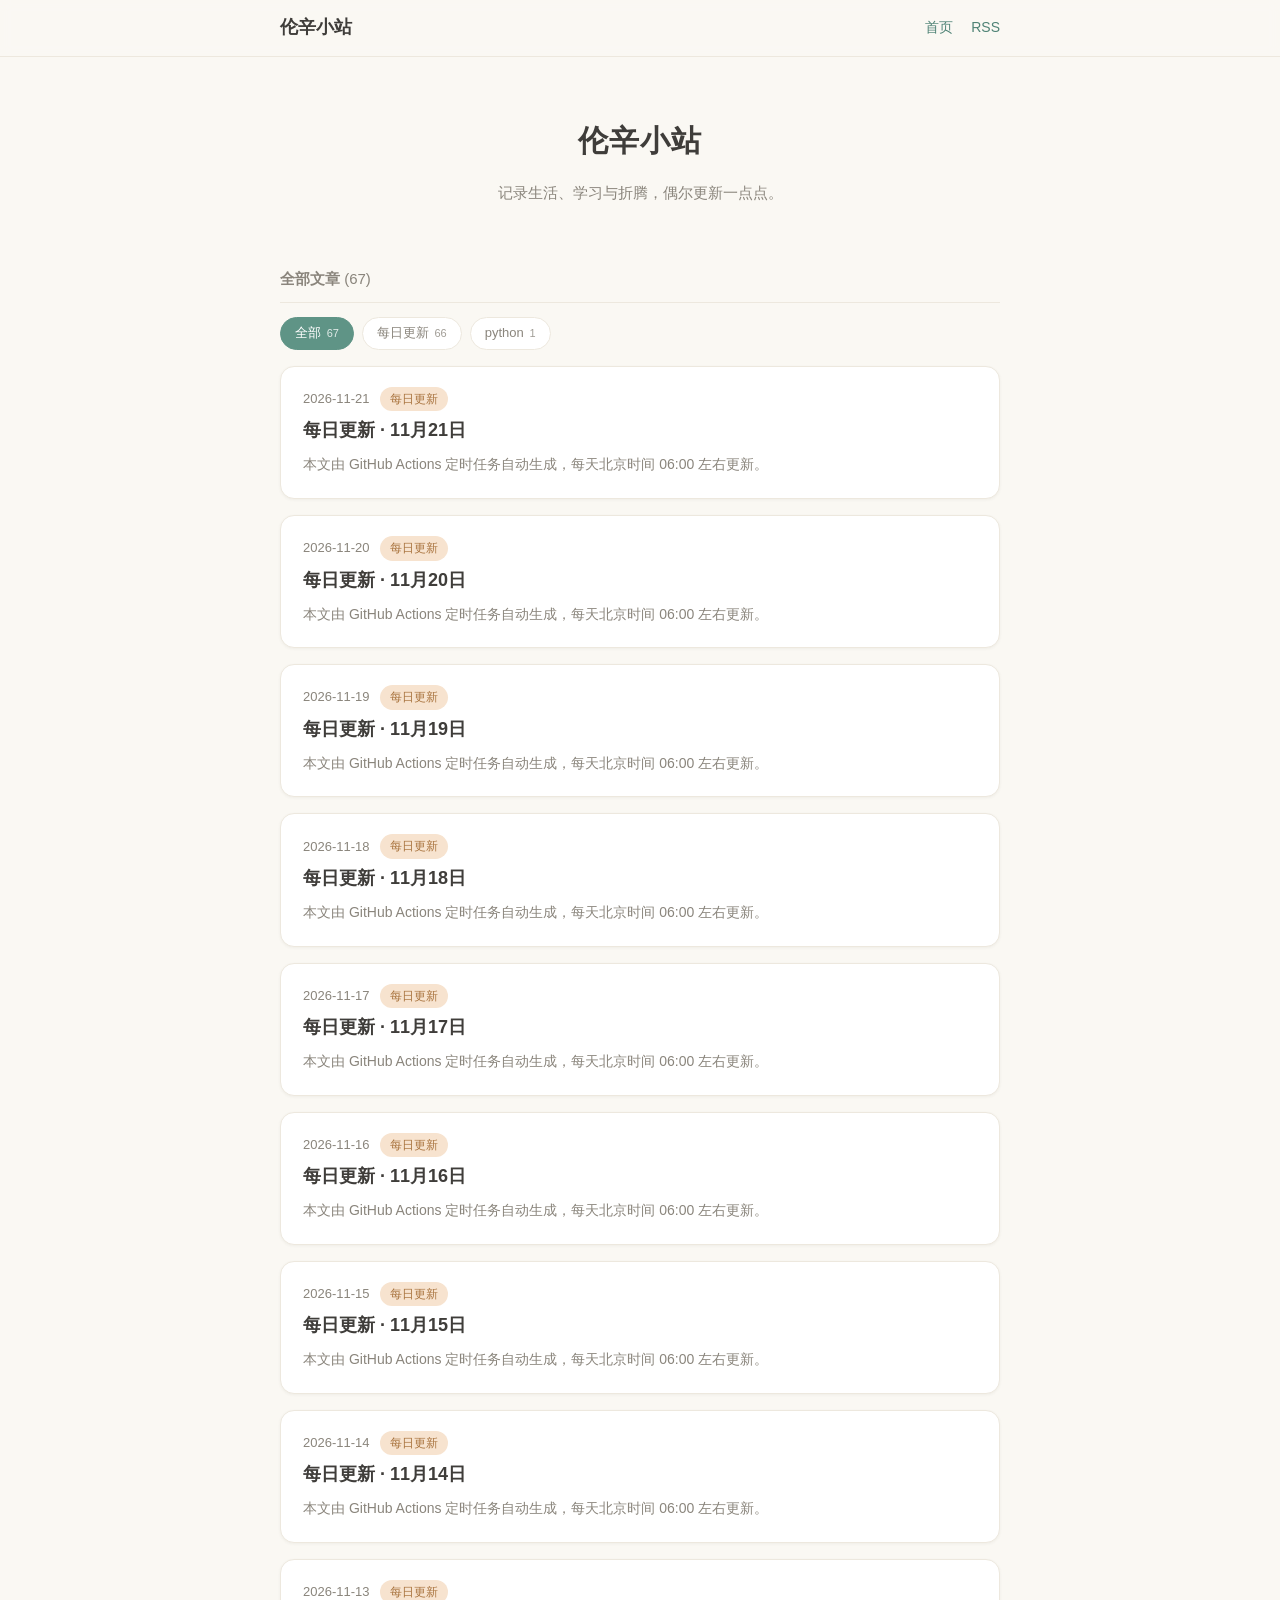
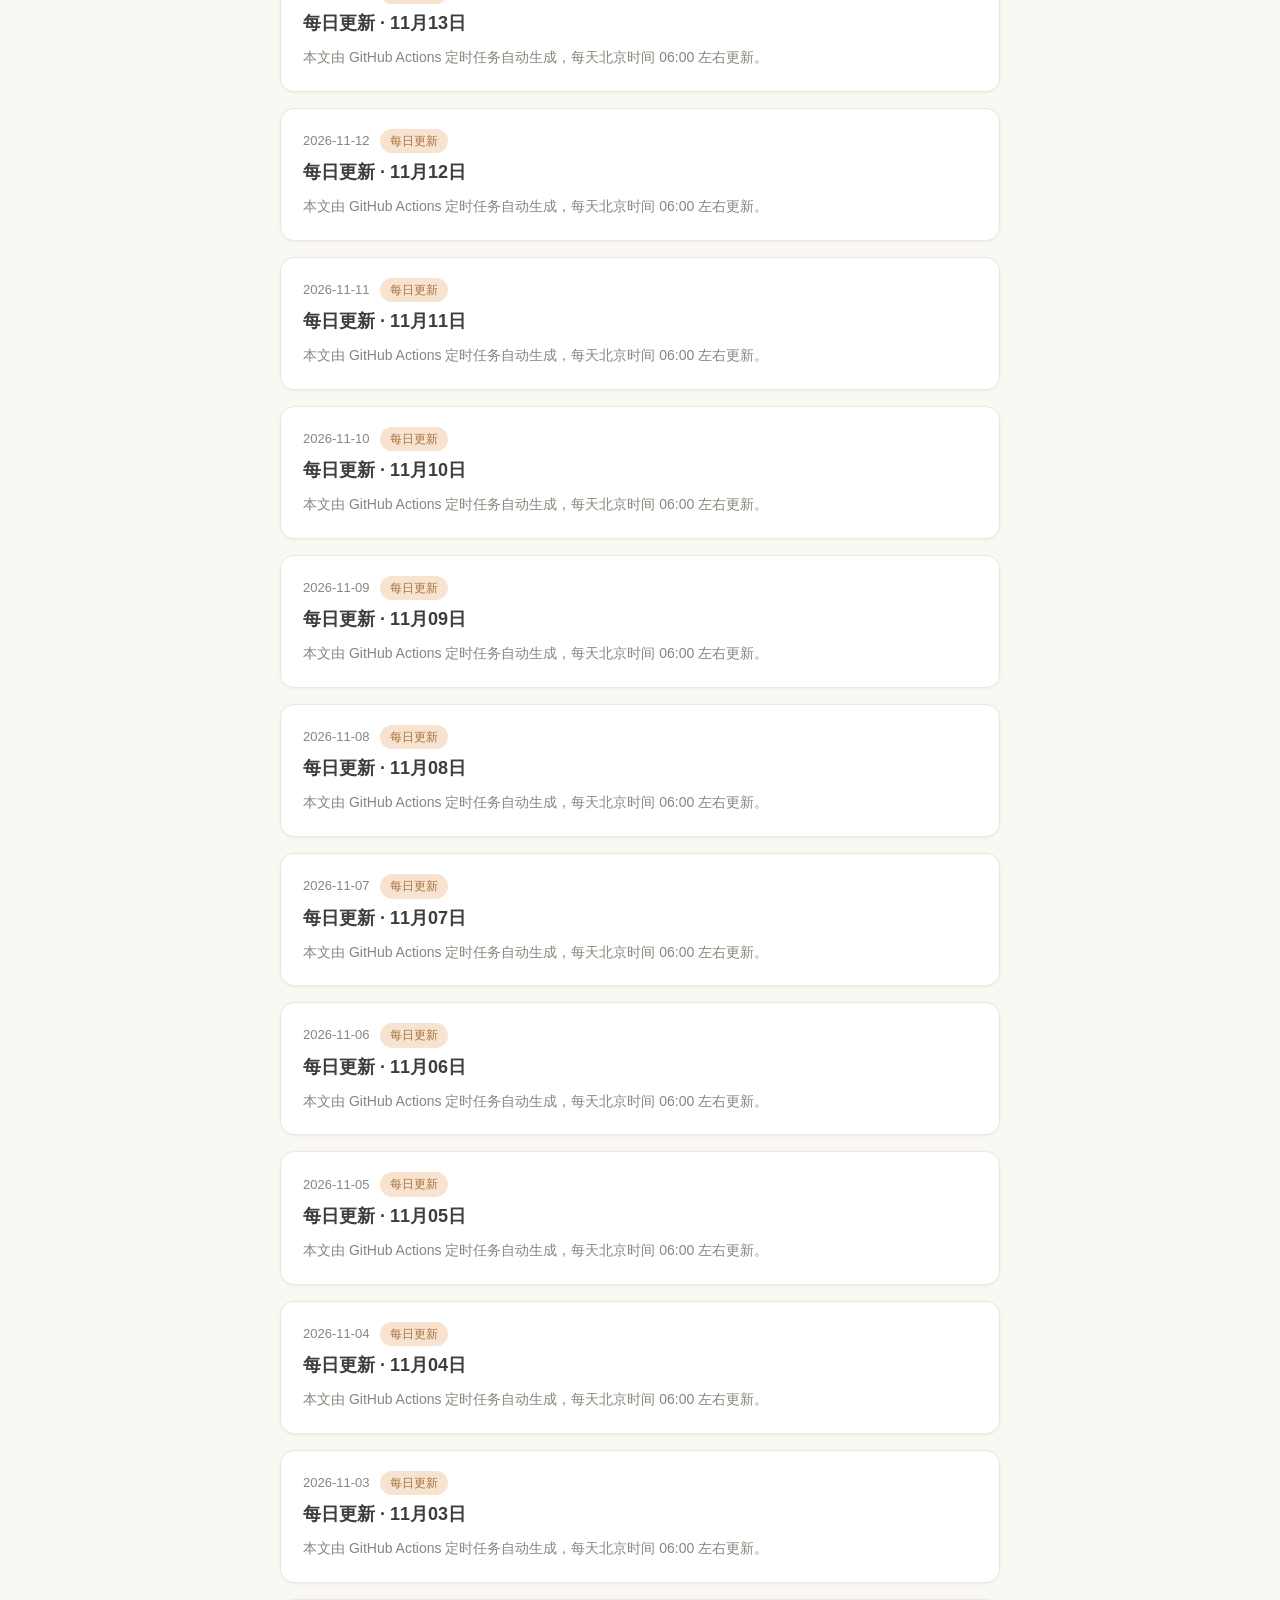
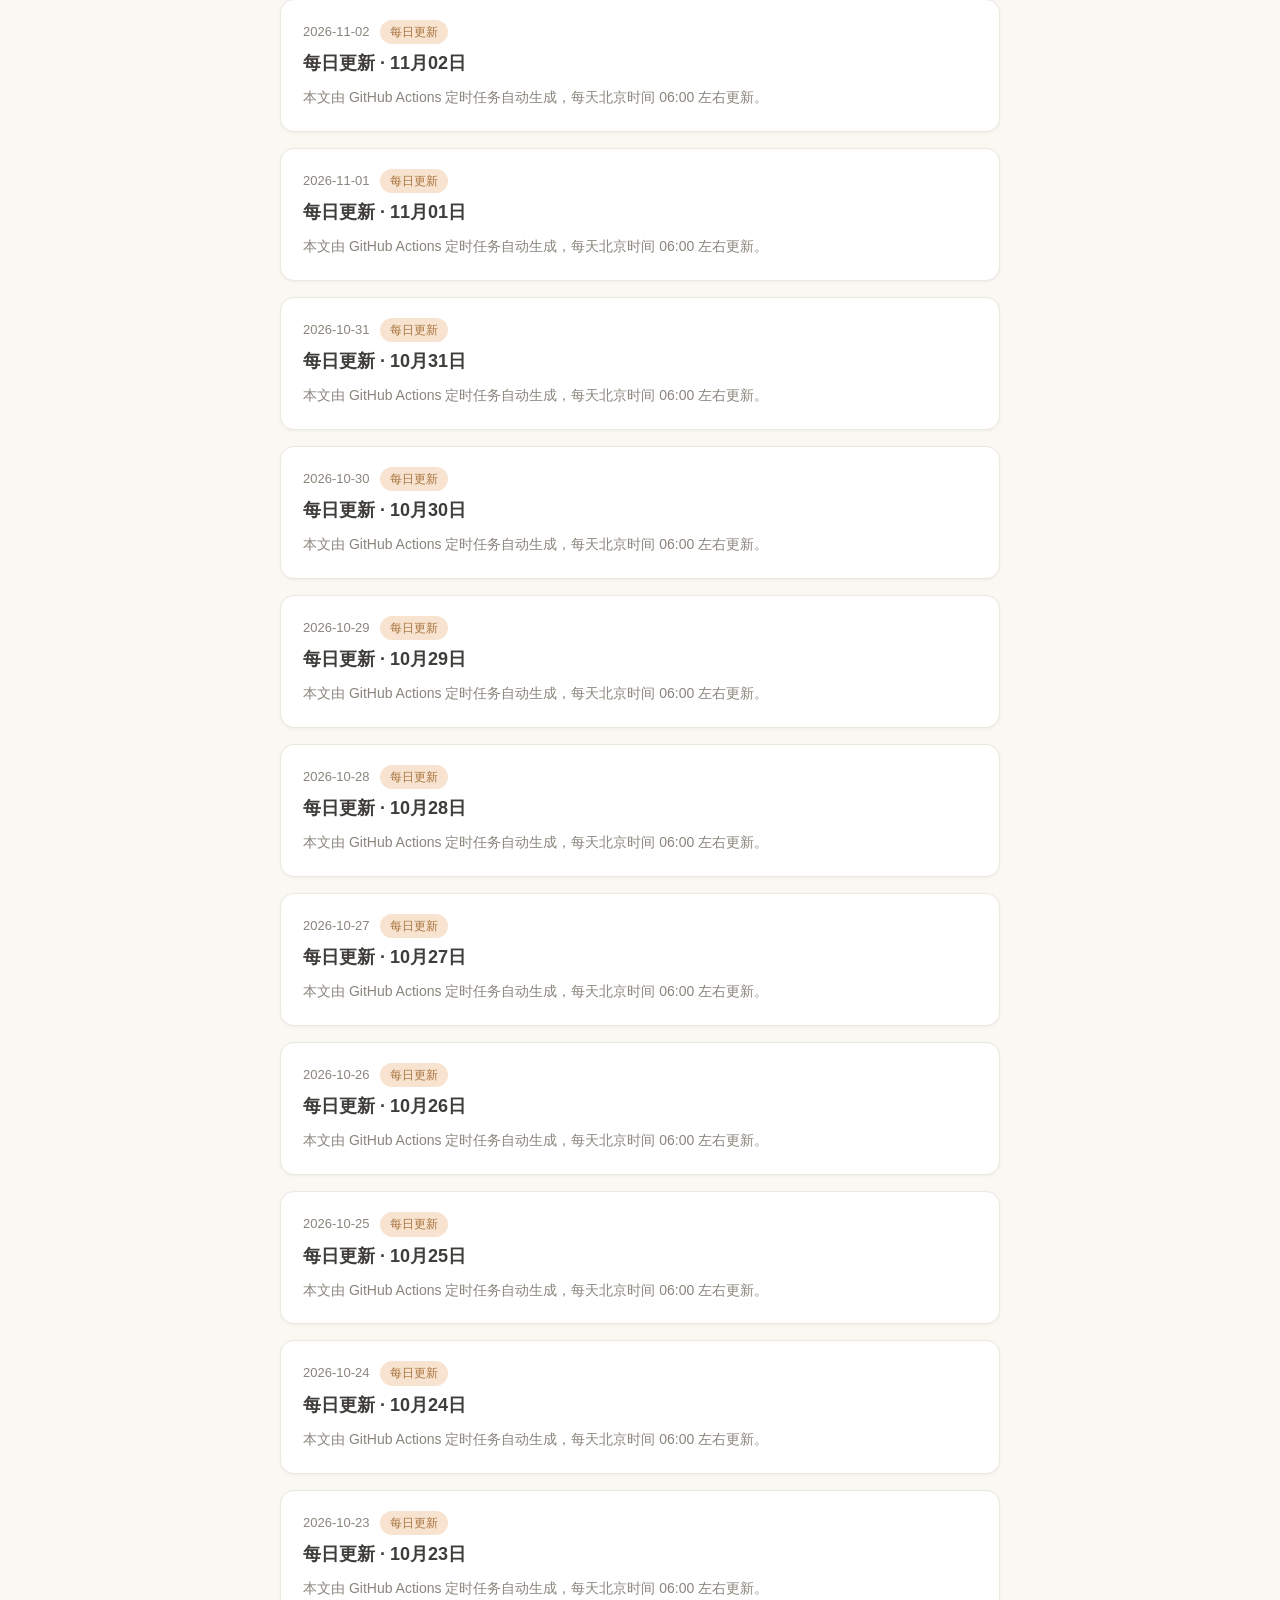
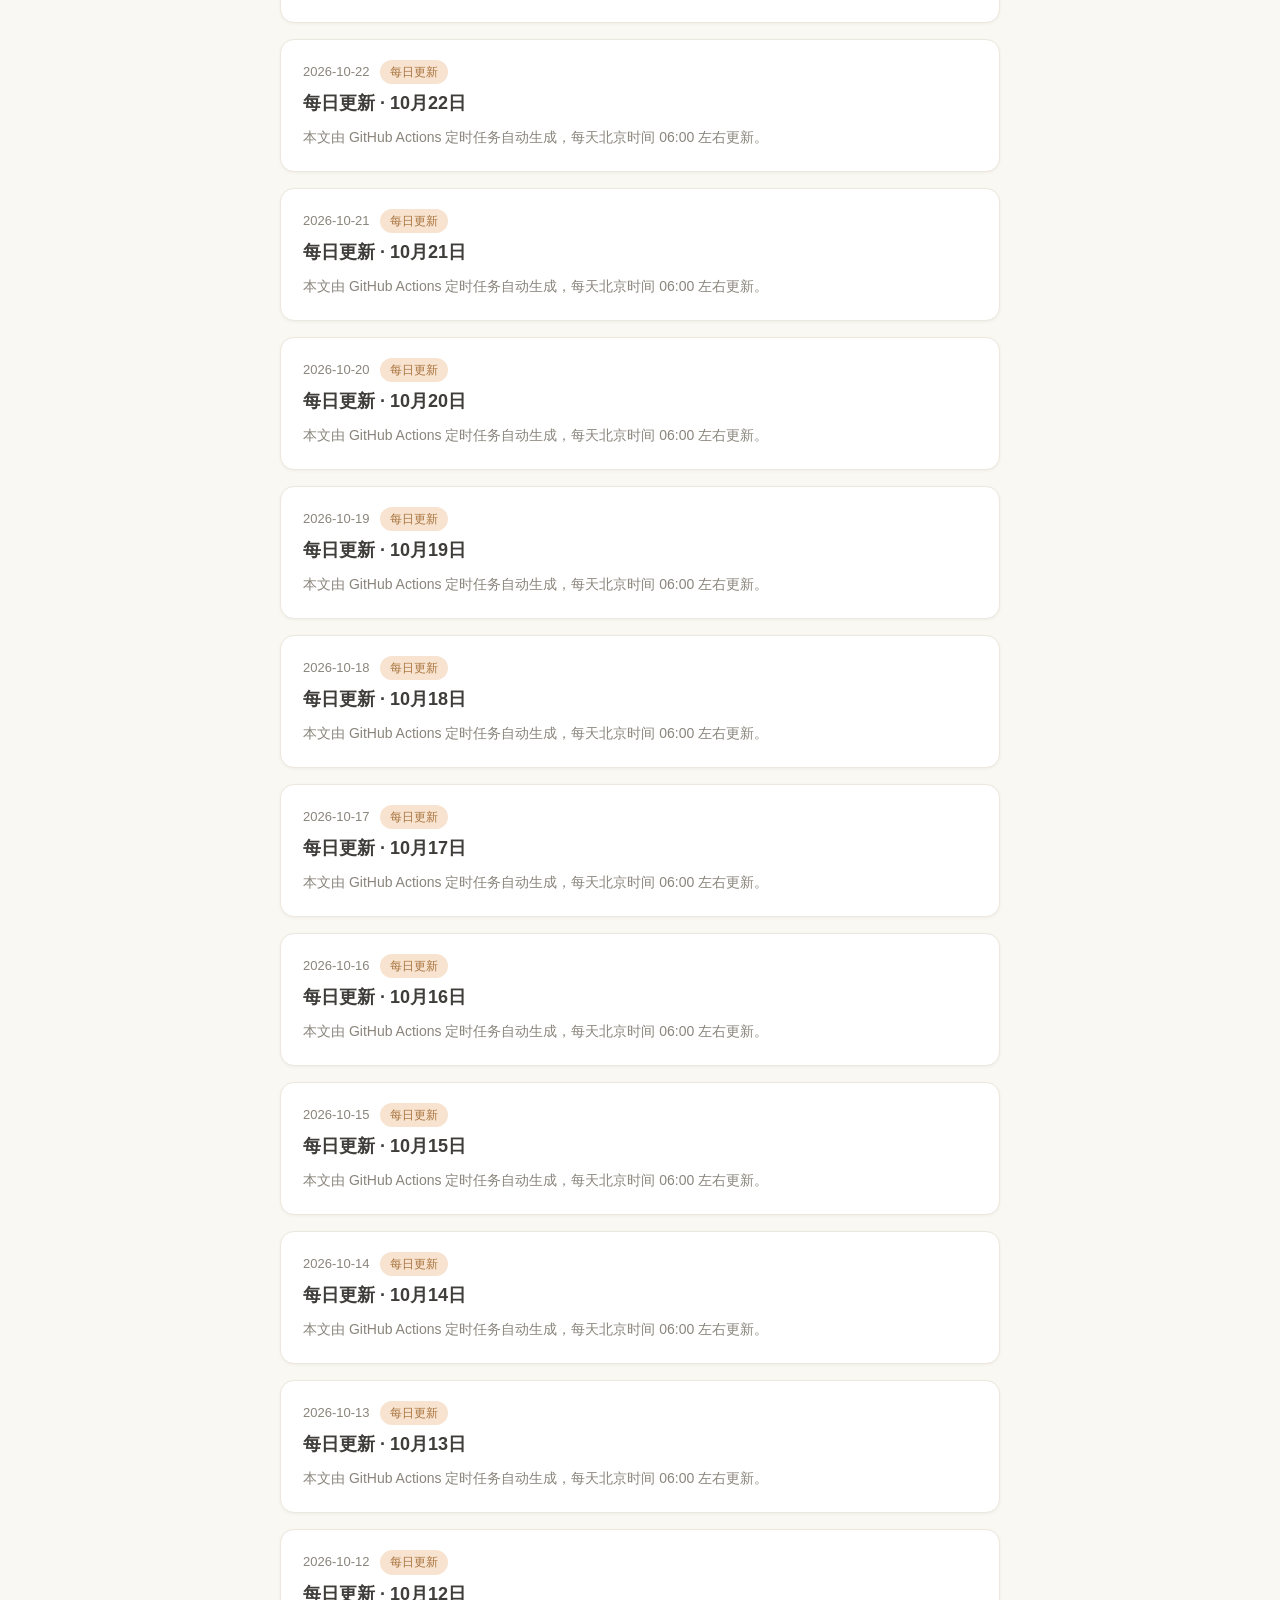
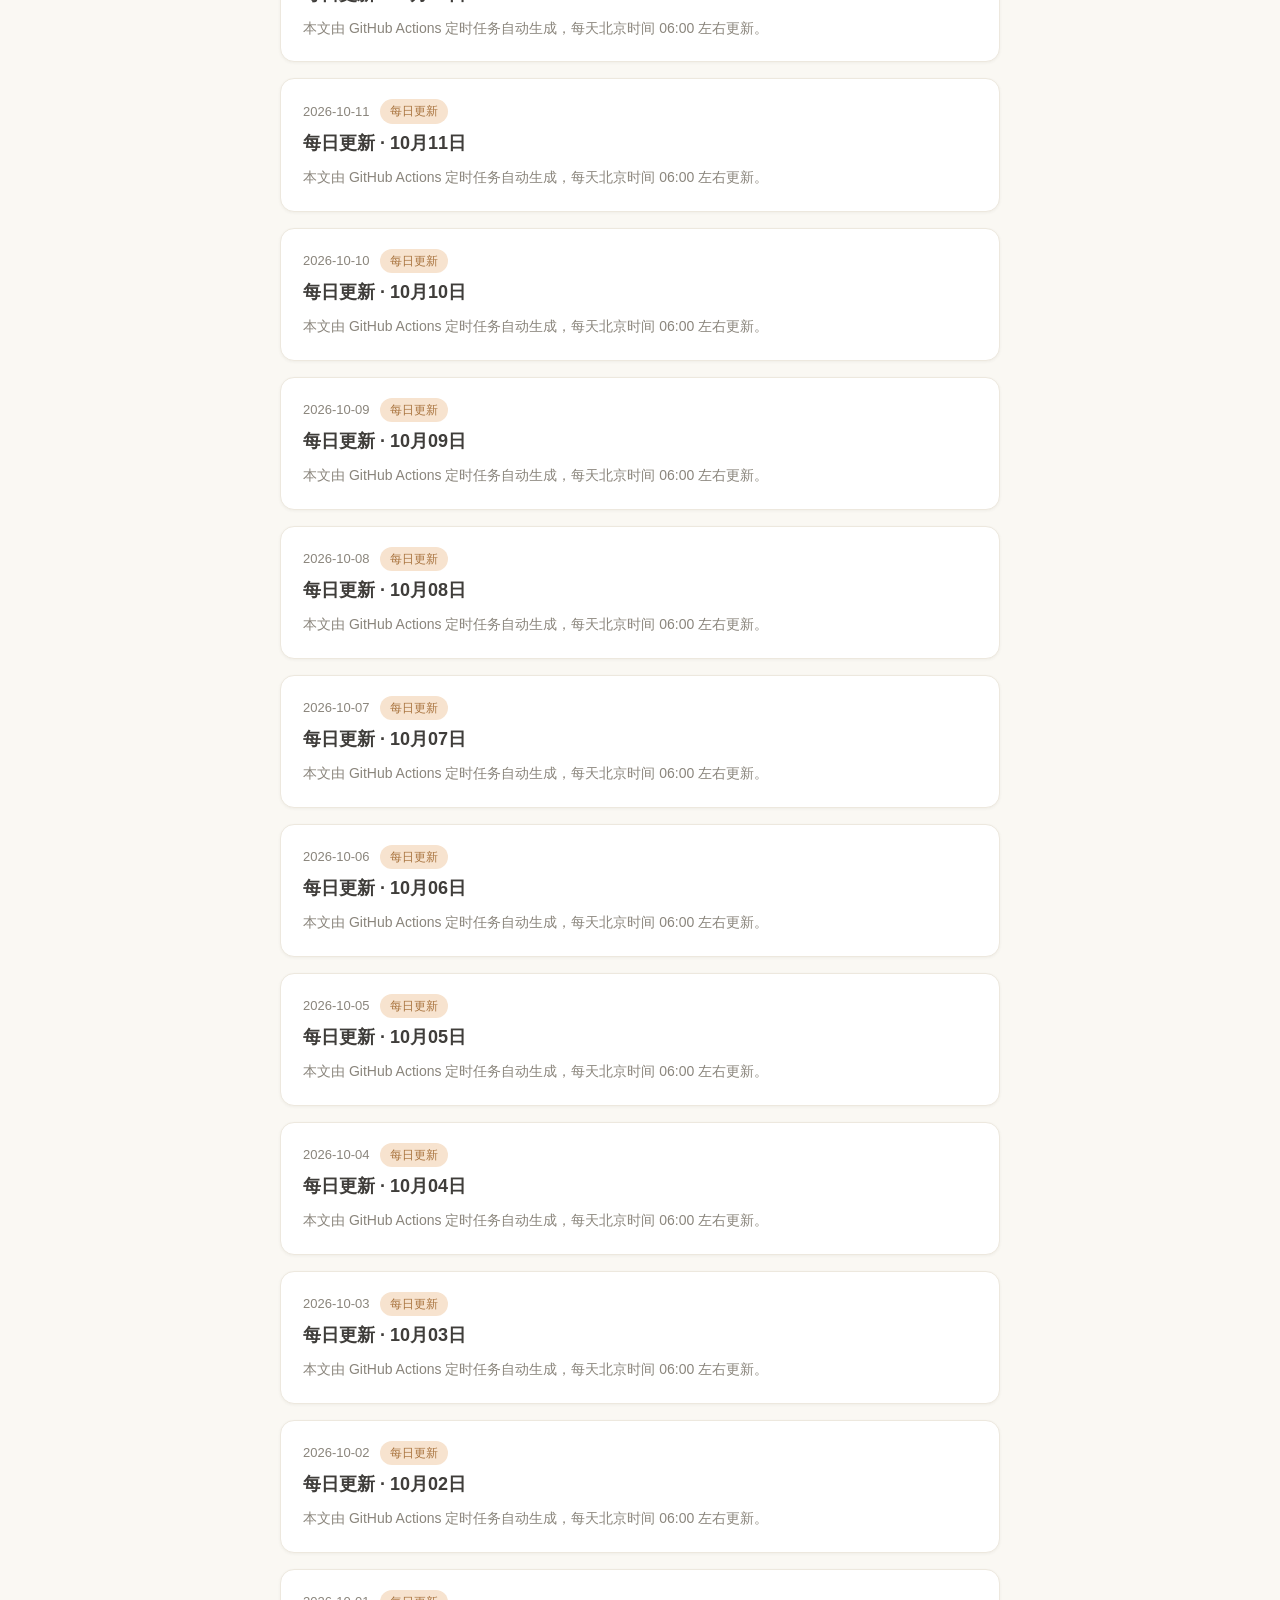
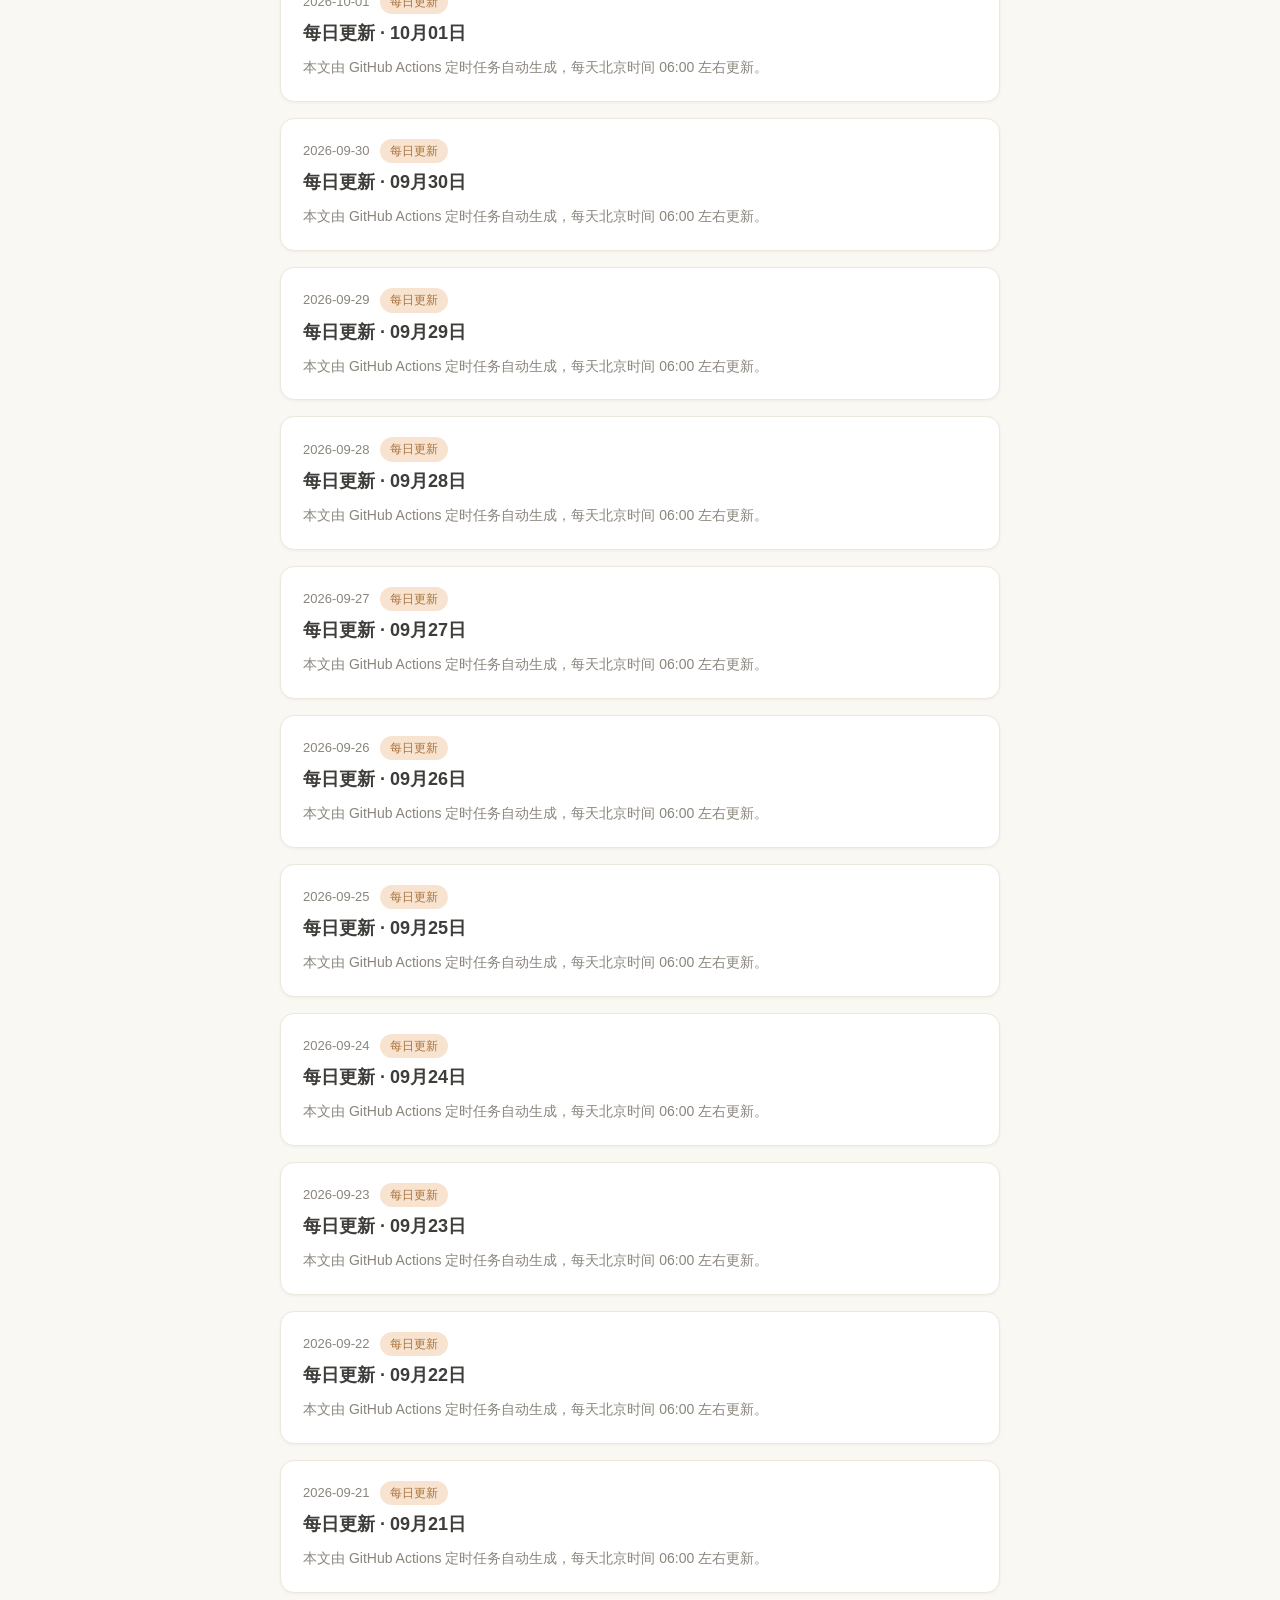
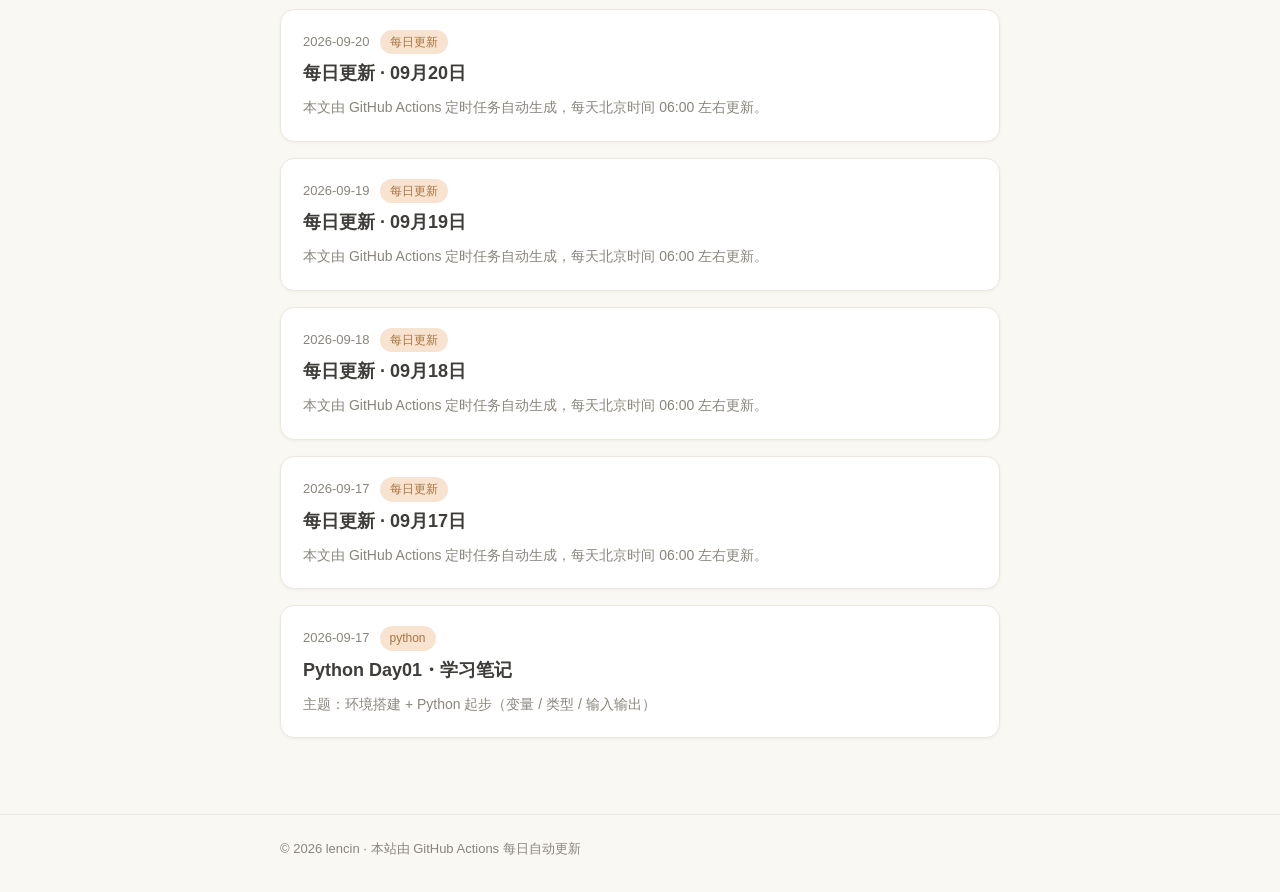
==== index.html @ 7025156f "每日自动更新 2026-11-21" ====
<!DOCTYPE html>
<html lang="zh-CN">
<head>
<meta charset="UTF-8">
<meta name="viewport" content="width=device-width, initial-scale=1.0">
<title>伦辛小站 · 记录生活、学习与折腾，偶尔更新一点点。</title>
<meta name="description" content="记录生活、学习与折腾，偶尔更新一点点。">
<link rel="stylesheet" href="assets/css/style.css">
<link rel="alternate" type="application/rss+xml" title="伦辛小站" href="feed.xml">
</head>
<body>
<header class="site-header">
  <div class="wrap">
    <a class="brand" href="index.html">伦辛小站</a>
    <nav>
      <a href="index.html">首页</a>
      <a href="feed.xml">RSS</a>
    </nav>
  </div>
</header>
<main class="wrap">
<section class="hero">
  <h1>伦辛小站</h1>
  <p>记录生活、学习与折腾，偶尔更新一点点。</p>
</section>
<section class="posts">
  <h2 class="section-title">全部文章 <span class="count">(67)</span></h2>
  <div class="filter-tabs" role="tablist">
  <button class="filter-tab active" data-type="all">全部 <span class="count">67</span></button>
  <button class="filter-tab" data-type="每日更新">每日更新 <span class="count">66</span></button>
  <button class="filter-tab" data-type="python">python <span class="count">1</span></button>
  </div>
  <p class="empty" id="filter-empty" style="display:none">该类型下暂无文章。</p>
  <a class="post-card" href="posts/daily.html" data-type="每日更新">
  <div class="post-meta"><time datetime="2026-11-21">2026-11-21</time><span class="badge">每日更新</span></div>
  <h3>每日更新 · 11月21日</h3>
  <p class="post-excerpt">本文由 GitHub Actions 定时任务自动生成，每天北京时间 06:00 左右更新。</p>
</a>
<a class="post-card" href="posts/daily.html" data-type="每日更新">
  <div class="post-meta"><time datetime="2026-11-20">2026-11-20</time><span class="badge">每日更新</span></div>
  <h3>每日更新 · 11月20日</h3>
  <p class="post-excerpt">本文由 GitHub Actions 定时任务自动生成，每天北京时间 06:00 左右更新。</p>
</a>
<a class="post-card" href="posts/daily.html" data-type="每日更新">
  <div class="post-meta"><time datetime="2026-11-19">2026-11-19</time><span class="badge">每日更新</span></div>
  <h3>每日更新 · 11月19日</h3>
  <p class="post-excerpt">本文由 GitHub Actions 定时任务自动生成，每天北京时间 06:00 左右更新。</p>
</a>
<a class="post-card" href="posts/daily.html" data-type="每日更新">
  <div class="post-meta"><time datetime="2026-11-18">2026-11-18</time><span class="badge">每日更新</span></div>
  <h3>每日更新 · 11月18日</h3>
  <p class="post-excerpt">本文由 GitHub Actions 定时任务自动生成，每天北京时间 06:00 左右更新。</p>
</a>
<a class="post-card" href="posts/daily.html" data-type="每日更新">
  <div class="post-meta"><time datetime="2026-11-17">2026-11-17</time><span class="badge">每日更新</span></div>
  <h3>每日更新 · 11月17日</h3>
  <p class="post-excerpt">本文由 GitHub Actions 定时任务自动生成，每天北京时间 06:00 左右更新。</p>
</a>
<a class="post-card" href="posts/daily.html" data-type="每日更新">
  <div class="post-meta"><time datetime="2026-11-16">2026-11-16</time><span class="badge">每日更新</span></div>
  <h3>每日更新 · 11月16日</h3>
  <p class="post-excerpt">本文由 GitHub Actions 定时任务自动生成，每天北京时间 06:00 左右更新。</p>
</a>
<a class="post-card" href="posts/daily.html" data-type="每日更新">
  <div class="post-meta"><time datetime="2026-11-15">2026-11-15</time><span class="badge">每日更新</span></div>
  <h3>每日更新 · 11月15日</h3>
  <p class="post-excerpt">本文由 GitHub Actions 定时任务自动生成，每天北京时间 06:00 左右更新。</p>
</a>
<a class="post-card" href="posts/daily.html" data-type="每日更新">
  <div class="post-meta"><time datetime="2026-11-14">2026-11-14</time><span class="badge">每日更新</span></div>
  <h3>每日更新 · 11月14日</h3>
  <p class="post-excerpt">本文由 GitHub Actions 定时任务自动生成，每天北京时间 06:00 左右更新。</p>
</a>
<a class="post-card" href="posts/daily.html" data-type="每日更新">
  <div class="post-meta"><time datetime="2026-11-13">2026-11-13</time><span class="badge">每日更新</span></div>
  <h3>每日更新 · 11月13日</h3>
  <p class="post-excerpt">本文由 GitHub Actions 定时任务自动生成，每天北京时间 06:00 左右更新。</p>
</a>
<a class="post-card" href="posts/daily.html" data-type="每日更新">
  <div class="post-meta"><time datetime="2026-11-12">2026-11-12</time><span class="badge">每日更新</span></div>
  <h3>每日更新 · 11月12日</h3>
  <p class="post-excerpt">本文由 GitHub Actions 定时任务自动生成，每天北京时间 06:00 左右更新。</p>
</a>
<a class="post-card" href="posts/daily.html" data-type="每日更新">
  <div class="post-meta"><time datetime="2026-11-11">2026-11-11</time><span class="badge">每日更新</span></div>
  <h3>每日更新 · 11月11日</h3>
  <p class="post-excerpt">本文由 GitHub Actions 定时任务自动生成，每天北京时间 06:00 左右更新。</p>
</a>
<a class="post-card" href="posts/daily.html" data-type="每日更新">
  <div class="post-meta"><time datetime="2026-11-10">2026-11-10</time><span class="badge">每日更新</span></div>
  <h3>每日更新 · 11月10日</h3>
  <p class="post-excerpt">本文由 GitHub Actions 定时任务自动生成，每天北京时间 06:00 左右更新。</p>
</a>
<a class="post-card" href="posts/daily.html" data-type="每日更新">
  <div class="post-meta"><time datetime="2026-11-09">2026-11-09</time><span class="badge">每日更新</span></div>
  <h3>每日更新 · 11月09日</h3>
  <p class="post-excerpt">本文由 GitHub Actions 定时任务自动生成，每天北京时间 06:00 左右更新。</p>
</a>
<a class="post-card" href="posts/daily.html" data-type="每日更新">
  <div class="post-meta"><time datetime="2026-11-08">2026-11-08</time><span class="badge">每日更新</span></div>
  <h3>每日更新 · 11月08日</h3>
  <p class="post-excerpt">本文由 GitHub Actions 定时任务自动生成，每天北京时间 06:00 左右更新。</p>
</a>
<a class="post-card" href="posts/daily.html" data-type="每日更新">
  <div class="post-meta"><time datetime="2026-11-07">2026-11-07</time><span class="badge">每日更新</span></div>
  <h3>每日更新 · 11月07日</h3>
  <p class="post-excerpt">本文由 GitHub Actions 定时任务自动生成，每天北京时间 06:00 左右更新。</p>
</a>
<a class="post-card" href="posts/daily.html" data-type="每日更新">
  <div class="post-meta"><time datetime="2026-11-06">2026-11-06</time><span class="badge">每日更新</span></div>
  <h3>每日更新 · 11月06日</h3>
  <p class="post-excerpt">本文由 GitHub Actions 定时任务自动生成，每天北京时间 06:00 左右更新。</p>
</a>
<a class="post-card" href="posts/daily.html" data-type="每日更新">
  <div class="post-meta"><time datetime="2026-11-05">2026-11-05</time><span class="badge">每日更新</span></div>
  <h3>每日更新 · 11月05日</h3>
  <p class="post-excerpt">本文由 GitHub Actions 定时任务自动生成，每天北京时间 06:00 左右更新。</p>
</a>
<a class="post-card" href="posts/daily.html" data-type="每日更新">
  <div class="post-meta"><time datetime="2026-11-04">2026-11-04</time><span class="badge">每日更新</span></div>
  <h3>每日更新 · 11月04日</h3>
  <p class="post-excerpt">本文由 GitHub Actions 定时任务自动生成，每天北京时间 06:00 左右更新。</p>
</a>
<a class="post-card" href="posts/daily.html" data-type="每日更新">
  <div class="post-meta"><time datetime="2026-11-03">2026-11-03</time><span class="badge">每日更新</span></div>
  <h3>每日更新 · 11月03日</h3>
  <p class="post-excerpt">本文由 GitHub Actions 定时任务自动生成，每天北京时间 06:00 左右更新。</p>
</a>
<a class="post-card" href="posts/daily.html" data-type="每日更新">
  <div class="post-meta"><time datetime="2026-11-02">2026-11-02</time><span class="badge">每日更新</span></div>
  <h3>每日更新 · 11月02日</h3>
  <p class="post-excerpt">本文由 GitHub Actions 定时任务自动生成，每天北京时间 06:00 左右更新。</p>
</a>
<a class="post-card" href="posts/daily.html" data-type="每日更新">
  <div class="post-meta"><time datetime="2026-11-01">2026-11-01</time><span class="badge">每日更新</span></div>
  <h3>每日更新 · 11月01日</h3>
  <p class="post-excerpt">本文由 GitHub Actions 定时任务自动生成，每天北京时间 06:00 左右更新。</p>
</a>
<a class="post-card" href="posts/daily.html" data-type="每日更新">
  <div class="post-meta"><time datetime="2026-10-31">2026-10-31</time><span class="badge">每日更新</span></div>
  <h3>每日更新 · 10月31日</h3>
  <p class="post-excerpt">本文由 GitHub Actions 定时任务自动生成，每天北京时间 06:00 左右更新。</p>
</a>
<a class="post-card" href="posts/daily.html" data-type="每日更新">
  <div class="post-meta"><time datetime="2026-10-30">2026-10-30</time><span class="badge">每日更新</span></div>
  <h3>每日更新 · 10月30日</h3>
  <p class="post-excerpt">本文由 GitHub Actions 定时任务自动生成，每天北京时间 06:00 左右更新。</p>
</a>
<a class="post-card" href="posts/daily.html" data-type="每日更新">
  <div class="post-meta"><time datetime="2026-10-29">2026-10-29</time><span class="badge">每日更新</span></div>
  <h3>每日更新 · 10月29日</h3>
  <p class="post-excerpt">本文由 GitHub Actions 定时任务自动生成，每天北京时间 06:00 左右更新。</p>
</a>
<a class="post-card" href="posts/daily.html" data-type="每日更新">
  <div class="post-meta"><time datetime="2026-10-28">2026-10-28</time><span class="badge">每日更新</span></div>
  <h3>每日更新 · 10月28日</h3>
  <p class="post-excerpt">本文由 GitHub Actions 定时任务自动生成，每天北京时间 06:00 左右更新。</p>
</a>
<a class="post-card" href="posts/daily.html" data-type="每日更新">
  <div class="post-meta"><time datetime="2026-10-27">2026-10-27</time><span class="badge">每日更新</span></div>
  <h3>每日更新 · 10月27日</h3>
  <p class="post-excerpt">本文由 GitHub Actions 定时任务自动生成，每天北京时间 06:00 左右更新。</p>
</a>
<a class="post-card" href="posts/daily.html" data-type="每日更新">
  <div class="post-meta"><time datetime="2026-10-26">2026-10-26</time><span class="badge">每日更新</span></div>
  <h3>每日更新 · 10月26日</h3>
  <p class="post-excerpt">本文由 GitHub Actions 定时任务自动生成，每天北京时间 06:00 左右更新。</p>
</a>
<a class="post-card" href="posts/daily.html" data-type="每日更新">
  <div class="post-meta"><time datetime="2026-10-25">2026-10-25</time><span class="badge">每日更新</span></div>
  <h3>每日更新 · 10月25日</h3>
  <p class="post-excerpt">本文由 GitHub Actions 定时任务自动生成，每天北京时间 06:00 左右更新。</p>
</a>
<a class="post-card" href="posts/daily.html" data-type="每日更新">
  <div class="post-meta"><time datetime="2026-10-24">2026-10-24</time><span class="badge">每日更新</span></div>
  <h3>每日更新 · 10月24日</h3>
  <p class="post-excerpt">本文由 GitHub Actions 定时任务自动生成，每天北京时间 06:00 左右更新。</p>
</a>
<a class="post-card" href="posts/daily.html" data-type="每日更新">
  <div class="post-meta"><time datetime="2026-10-23">2026-10-23</time><span class="badge">每日更新</span></div>
  <h3>每日更新 · 10月23日</h3>
  <p class="post-excerpt">本文由 GitHub Actions 定时任务自动生成，每天北京时间 06:00 左右更新。</p>
</a>
<a class="post-card" href="posts/daily.html" data-type="每日更新">
  <div class="post-meta"><time datetime="2026-10-22">2026-10-22</time><span class="badge">每日更新</span></div>
  <h3>每日更新 · 10月22日</h3>
  <p class="post-excerpt">本文由 GitHub Actions 定时任务自动生成，每天北京时间 06:00 左右更新。</p>
</a>
<a class="post-card" href="posts/daily.html" data-type="每日更新">
  <div class="post-meta"><time datetime="2026-10-21">2026-10-21</time><span class="badge">每日更新</span></div>
  <h3>每日更新 · 10月21日</h3>
  <p class="post-excerpt">本文由 GitHub Actions 定时任务自动生成，每天北京时间 06:00 左右更新。</p>
</a>
<a class="post-card" href="posts/daily.html" data-type="每日更新">
  <div class="post-meta"><time datetime="2026-10-20">2026-10-20</time><span class="badge">每日更新</span></div>
  <h3>每日更新 · 10月20日</h3>
  <p class="post-excerpt">本文由 GitHub Actions 定时任务自动生成，每天北京时间 06:00 左右更新。</p>
</a>
<a class="post-card" href="posts/daily.html" data-type="每日更新">
  <div class="post-meta"><time datetime="2026-10-19">2026-10-19</time><span class="badge">每日更新</span></div>
  <h3>每日更新 · 10月19日</h3>
  <p class="post-excerpt">本文由 GitHub Actions 定时任务自动生成，每天北京时间 06:00 左右更新。</p>
</a>
<a class="post-card" href="posts/daily.html" data-type="每日更新">
  <div class="post-meta"><time datetime="2026-10-18">2026-10-18</time><span class="badge">每日更新</span></div>
  <h3>每日更新 · 10月18日</h3>
  <p class="post-excerpt">本文由 GitHub Actions 定时任务自动生成，每天北京时间 06:00 左右更新。</p>
</a>
<a class="post-card" href="posts/daily.html" data-type="每日更新">
  <div class="post-meta"><time datetime="2026-10-17">2026-10-17</time><span class="badge">每日更新</span></div>
  <h3>每日更新 · 10月17日</h3>
  <p class="post-excerpt">本文由 GitHub Actions 定时任务自动生成，每天北京时间 06:00 左右更新。</p>
</a>
<a class="post-card" href="posts/daily.html" data-type="每日更新">
  <div class="post-meta"><time datetime="2026-10-16">2026-10-16</time><span class="badge">每日更新</span></div>
  <h3>每日更新 · 10月16日</h3>
  <p class="post-excerpt">本文由 GitHub Actions 定时任务自动生成，每天北京时间 06:00 左右更新。</p>
</a>
<a class="post-card" href="posts/daily.html" data-type="每日更新">
  <div class="post-meta"><time datetime="2026-10-15">2026-10-15</time><span class="badge">每日更新</span></div>
  <h3>每日更新 · 10月15日</h3>
  <p class="post-excerpt">本文由 GitHub Actions 定时任务自动生成，每天北京时间 06:00 左右更新。</p>
</a>
<a class="post-card" href="posts/daily.html" data-type="每日更新">
  <div class="post-meta"><time datetime="2026-10-14">2026-10-14</time><span class="badge">每日更新</span></div>
  <h3>每日更新 · 10月14日</h3>
  <p class="post-excerpt">本文由 GitHub Actions 定时任务自动生成，每天北京时间 06:00 左右更新。</p>
</a>
<a class="post-card" href="posts/daily.html" data-type="每日更新">
  <div class="post-meta"><time datetime="2026-10-13">2026-10-13</time><span class="badge">每日更新</span></div>
  <h3>每日更新 · 10月13日</h3>
  <p class="post-excerpt">本文由 GitHub Actions 定时任务自动生成，每天北京时间 06:00 左右更新。</p>
</a>
<a class="post-card" href="posts/daily.html" data-type="每日更新">
  <div class="post-meta"><time datetime="2026-10-12">2026-10-12</time><span class="badge">每日更新</span></div>
  <h3>每日更新 · 10月12日</h3>
  <p class="post-excerpt">本文由 GitHub Actions 定时任务自动生成，每天北京时间 06:00 左右更新。</p>
</a>
<a class="post-card" href="posts/daily.html" data-type="每日更新">
  <div class="post-meta"><time datetime="2026-10-11">2026-10-11</time><span class="badge">每日更新</span></div>
  <h3>每日更新 · 10月11日</h3>
  <p class="post-excerpt">本文由 GitHub Actions 定时任务自动生成，每天北京时间 06:00 左右更新。</p>
</a>
<a class="post-card" href="posts/daily.html" data-type="每日更新">
  <div class="post-meta"><time datetime="2026-10-10">2026-10-10</time><span class="badge">每日更新</span></div>
  <h3>每日更新 · 10月10日</h3>
  <p class="post-excerpt">本文由 GitHub Actions 定时任务自动生成，每天北京时间 06:00 左右更新。</p>
</a>
<a class="post-card" href="posts/daily.html" data-type="每日更新">
  <div class="post-meta"><time datetime="2026-10-09">2026-10-09</time><span class="badge">每日更新</span></div>
  <h3>每日更新 · 10月09日</h3>
  <p class="post-excerpt">本文由 GitHub Actions 定时任务自动生成，每天北京时间 06:00 左右更新。</p>
</a>
<a class="post-card" href="posts/daily.html" data-type="每日更新">
  <div class="post-meta"><time datetime="2026-10-08">2026-10-08</time><span class="badge">每日更新</span></div>
  <h3>每日更新 · 10月08日</h3>
  <p class="post-excerpt">本文由 GitHub Actions 定时任务自动生成，每天北京时间 06:00 左右更新。</p>
</a>
<a class="post-card" href="posts/daily.html" data-type="每日更新">
  <div class="post-meta"><time datetime="2026-10-07">2026-10-07</time><span class="badge">每日更新</span></div>
  <h3>每日更新 · 10月07日</h3>
  <p class="post-excerpt">本文由 GitHub Actions 定时任务自动生成，每天北京时间 06:00 左右更新。</p>
</a>
<a class="post-card" href="posts/daily.html" data-type="每日更新">
  <div class="post-meta"><time datetime="2026-10-06">2026-10-06</time><span class="badge">每日更新</span></div>
  <h3>每日更新 · 10月06日</h3>
  <p class="post-excerpt">本文由 GitHub Actions 定时任务自动生成，每天北京时间 06:00 左右更新。</p>
</a>
<a class="post-card" href="posts/daily.html" data-type="每日更新">
  <div class="post-meta"><time datetime="2026-10-05">2026-10-05</time><span class="badge">每日更新</span></div>
  <h3>每日更新 · 10月05日</h3>
  <p class="post-excerpt">本文由 GitHub Actions 定时任务自动生成，每天北京时间 06:00 左右更新。</p>
</a>
<a class="post-card" href="posts/daily.html" data-type="每日更新">
  <div class="post-meta"><time datetime="2026-10-04">2026-10-04</time><span class="badge">每日更新</span></div>
  <h3>每日更新 · 10月04日</h3>
  <p class="post-excerpt">本文由 GitHub Actions 定时任务自动生成，每天北京时间 06:00 左右更新。</p>
</a>
<a class="post-card" href="posts/daily.html" data-type="每日更新">
  <div class="post-meta"><time datetime="2026-10-03">2026-10-03</time><span class="badge">每日更新</span></div>
  <h3>每日更新 · 10月03日</h3>
  <p class="post-excerpt">本文由 GitHub Actions 定时任务自动生成，每天北京时间 06:00 左右更新。</p>
</a>
<a class="post-card" href="posts/daily.html" data-type="每日更新">
  <div class="post-meta"><time datetime="2026-10-02">2026-10-02</time><span class="badge">每日更新</span></div>
  <h3>每日更新 · 10月02日</h3>
  <p class="post-excerpt">本文由 GitHub Actions 定时任务自动生成，每天北京时间 06:00 左右更新。</p>
</a>
<a class="post-card" href="posts/daily.html" data-type="每日更新">
  <div class="post-meta"><time datetime="2026-10-01">2026-10-01</time><span class="badge">每日更新</span></div>
  <h3>每日更新 · 10月01日</h3>
  <p class="post-excerpt">本文由 GitHub Actions 定时任务自动生成，每天北京时间 06:00 左右更新。</p>
</a>
<a class="post-card" href="posts/daily.html" data-type="每日更新">
  <div class="post-meta"><time datetime="2026-09-30">2026-09-30</time><span class="badge">每日更新</span></div>
  <h3>每日更新 · 09月30日</h3>
  <p class="post-excerpt">本文由 GitHub Actions 定时任务自动生成，每天北京时间 06:00 左右更新。</p>
</a>
<a class="post-card" href="posts/daily.html" data-type="每日更新">
  <div class="post-meta"><time datetime="2026-09-29">2026-09-29</time><span class="badge">每日更新</span></div>
  <h3>每日更新 · 09月29日</h3>
  <p class="post-excerpt">本文由 GitHub Actions 定时任务自动生成，每天北京时间 06:00 左右更新。</p>
</a>
<a class="post-card" href="posts/daily.html" data-type="每日更新">
  <div class="post-meta"><time datetime="2026-09-28">2026-09-28</time><span class="badge">每日更新</span></div>
  <h3>每日更新 · 09月28日</h3>
  <p class="post-excerpt">本文由 GitHub Actions 定时任务自动生成，每天北京时间 06:00 左右更新。</p>
</a>
<a class="post-card" href="posts/daily.html" data-type="每日更新">
  <div class="post-meta"><time datetime="2026-09-27">2026-09-27</time><span class="badge">每日更新</span></div>
  <h3>每日更新 · 09月27日</h3>
  <p class="post-excerpt">本文由 GitHub Actions 定时任务自动生成，每天北京时间 06:00 左右更新。</p>
</a>
<a class="post-card" href="posts/daily.html" data-type="每日更新">
  <div class="post-meta"><time datetime="2026-09-26">2026-09-26</time><span class="badge">每日更新</span></div>
  <h3>每日更新 · 09月26日</h3>
  <p class="post-excerpt">本文由 GitHub Actions 定时任务自动生成，每天北京时间 06:00 左右更新。</p>
</a>
<a class="post-card" href="posts/daily.html" data-type="每日更新">
  <div class="post-meta"><time datetime="2026-09-25">2026-09-25</time><span class="badge">每日更新</span></div>
  <h3>每日更新 · 09月25日</h3>
  <p class="post-excerpt">本文由 GitHub Actions 定时任务自动生成，每天北京时间 06:00 左右更新。</p>
</a>
<a class="post-card" href="posts/daily.html" data-type="每日更新">
  <div class="post-meta"><time datetime="2026-09-24">2026-09-24</time><span class="badge">每日更新</span></div>
  <h3>每日更新 · 09月24日</h3>
  <p class="post-excerpt">本文由 GitHub Actions 定时任务自动生成，每天北京时间 06:00 左右更新。</p>
</a>
<a class="post-card" href="posts/daily.html" data-type="每日更新">
  <div class="post-meta"><time datetime="2026-09-23">2026-09-23</time><span class="badge">每日更新</span></div>
  <h3>每日更新 · 09月23日</h3>
  <p class="post-excerpt">本文由 GitHub Actions 定时任务自动生成，每天北京时间 06:00 左右更新。</p>
</a>
<a class="post-card" href="posts/daily.html" data-type="每日更新">
  <div class="post-meta"><time datetime="2026-09-22">2026-09-22</time><span class="badge">每日更新</span></div>
  <h3>每日更新 · 09月22日</h3>
  <p class="post-excerpt">本文由 GitHub Actions 定时任务自动生成，每天北京时间 06:00 左右更新。</p>
</a>
<a class="post-card" href="posts/daily.html" data-type="每日更新">
  <div class="post-meta"><time datetime="2026-09-21">2026-09-21</time><span class="badge">每日更新</span></div>
  <h3>每日更新 · 09月21日</h3>
  <p class="post-excerpt">本文由 GitHub Actions 定时任务自动生成，每天北京时间 06:00 左右更新。</p>
</a>
<a class="post-card" href="posts/daily.html" data-type="每日更新">
  <div class="post-meta"><time datetime="2026-09-20">2026-09-20</time><span class="badge">每日更新</span></div>
  <h3>每日更新 · 09月20日</h3>
  <p class="post-excerpt">本文由 GitHub Actions 定时任务自动生成，每天北京时间 06:00 左右更新。</p>
</a>
<a class="post-card" href="posts/daily.html" data-type="每日更新">
  <div class="post-meta"><time datetime="2026-09-19">2026-09-19</time><span class="badge">每日更新</span></div>
  <h3>每日更新 · 09月19日</h3>
  <p class="post-excerpt">本文由 GitHub Actions 定时任务自动生成，每天北京时间 06:00 左右更新。</p>
</a>
<a class="post-card" href="posts/daily.html" data-type="每日更新">
  <div class="post-meta"><time datetime="2026-09-18">2026-09-18</time><span class="badge">每日更新</span></div>
  <h3>每日更新 · 09月18日</h3>
  <p class="post-excerpt">本文由 GitHub Actions 定时任务自动生成，每天北京时间 06:00 左右更新。</p>
</a>
<a class="post-card" href="posts/daily.html" data-type="每日更新">
  <div class="post-meta"><time datetime="2026-09-17">2026-09-17</time><span class="badge">每日更新</span></div>
  <h3>每日更新 · 09月17日</h3>
  <p class="post-excerpt">本文由 GitHub Actions 定时任务自动生成，每天北京时间 06:00 左右更新。</p>
</a>
<a class="post-card" href="posts/环境搭建 + Python 起步.html" data-type="python">
  <div class="post-meta"><time datetime="2026-09-17">2026-09-17</time><span class="badge">python</span></div>
  <h3>Python Day01・学习笔记</h3>
  <p class="post-excerpt">主题：环境搭建 + Python 起步（变量 / 类型 / 输入输出）</p>
</a>
</section>
<script>
(function () {
  try {
    var tabs = document.querySelectorAll('.filter-tab');
    var cards = document.querySelectorAll('.post-card');
    var empty = document.getElementById('filter-empty');
    if (!tabs.length || !cards.length) return;
    function apply(type) {
      var visible = 0;
      for (var i = 0; i < cards.length; i++) {
        var show = (type === 'all' || cards[i].getAttribute('data-type') === type);
        cards[i].style.display = show ? '' : 'none';
        if (show) visible++;
      }
      for (var j = 0; j < tabs.length; j++) {
        tabs[j].className = tabs[j].getAttribute('data-type') === type
          ? 'filter-tab active' : 'filter-tab';
      }
      if (empty) empty.style.display = visible ? 'none' : 'block';
    }
    for (var k = 0; k < tabs.length; k++) {
      tabs[k].addEventListener('click', (function (t) {
        return function () { apply(t.getAttribute('data-type')); };
      })(tabs[k]));
    }
    apply('all');
  } catch (e) { /* 筛选脚本异常时默认展示全部文章 */ }
})();
</script>
</main>
<footer class="site-footer">
  <div class="wrap"><p>© 2026 lencin · 本站由 GitHub Actions 每日自动更新</p></div>
</footer>
</body>
</html>
---- assets/css/style.css ----
/* ============ 主题：浅青 × 暖白，简约扁平 ============ */
:root {
  --bg: #faf8f3;          /* 暖白背景 */
  --card: #ffffff;        /* 卡片 */
  --ink: #3f3d3a;         /* 正文深灰 */
  --muted: #8a857c;       /* 次要文字 */
  --accent: #5f9486;      /* 浅青主色 */
  --accent-soft: #e7f0ec; /* 浅青底色 */
  --line: #ede8de;        /* 分隔线 */
  --link: #4f8375;
  --code-bg: #f4f1ea;
  --badge-bg: #f7e3cf;    /* 马卡龙杏 */
  --badge-ink: #a9743f;
  --radius: 14px;
  --shadow: 0 1px 3px rgba(63, 61, 58, 0.06);
}

* { box-sizing: border-box; }

html { -webkit-text-size-adjust: 100%; }

body {
  margin: 0;
  background: var(--bg);
  color: var(--ink);
  font-family: "PingFang SC", "Hiragino Sans GB", "Microsoft YaHei",
    -apple-system, "Segoe UI", Roboto, sans-serif;
  font-size: 16px;
  line-height: 1.85;
}

.wrap { max-width: 760px; margin: 0 auto; padding: 0 20px; }

a { color: var(--link); text-decoration: none; }
a:hover { text-decoration: underline; }

/* ---- 顶栏 ---- */
.site-header {
  border-bottom: 1px solid var(--line);
  background: rgba(250, 248, 243, 0.92);
  backdrop-filter: blur(6px);
  position: sticky;
  top: 0;
  z-index: 10;
}
.site-header .wrap {
  display: flex;
  align-items: center;
  justify-content: space-between;
  height: 56px;
}
.brand { font-size: 18px; font-weight: 700; color: var(--ink); }
.brand:hover { text-decoration: none; color: var(--accent); }
.site-header nav { display: flex; gap: 18px; font-size: 14px; }

/* ---- 主页 Hero ---- */
.hero {
  padding: 56px 0 12px;
  text-align: center;
}
.hero h1 {
  margin: 0 0 10px;
  font-size: 30px;
  letter-spacing: 1px;
}
.hero p { margin: 0; color: var(--muted); font-size: 15px; }

/* ---- 文章列表 ---- */
.posts { padding: 34px 0 60px; }
.section-title {
  font-size: 15px;
  font-weight: 600;
  color: var(--muted);
  border-bottom: 1px solid var(--line);
  padding-bottom: 10px;
}
.section-title .count { font-weight: 400; }

/* 类型筛选标签 */
.filter-tabs {
  display: flex;
  flex-wrap: wrap;
  gap: 8px;
  margin: 14px 0 4px;
}
.filter-tab {
  border: 1px solid var(--line);
  background: var(--card);
  color: var(--muted);
  border-radius: 999px;
  padding: 5px 14px;
  font-size: 13px;
  line-height: 1.6;
  cursor: pointer;
  transition: border-color 0.15s ease, color 0.15s ease, background 0.15s ease;
  font-family: inherit;
}
.filter-tab:hover { border-color: var(--accent); color: var(--accent); }
.filter-tab.active {
  background: var(--accent);
  border-color: var(--accent);
  color: #fff;
}
.filter-tab .count { font-size: 11px; opacity: 0.8; margin-left: 2px; }

/* 文章卡片（整卡可点击） */
.post-card {
  display: block;
  background: var(--card);
  border: 1px solid var(--line);
  border-radius: var(--radius);
  padding: 20px 22px;
  margin: 16px 0;
  box-shadow: var(--shadow);
  color: inherit;
  text-decoration: none;
  transition: transform 0.15s ease, box-shadow 0.15s ease, border-color 0.15s ease;
}
.post-card:hover {
  transform: translateY(-2px);
  box-shadow: 0 4px 12px rgba(63, 61, 58, 0.08);
  border-color: var(--accent);
  text-decoration: none;
}
.post-card h3 { margin: 6px 0 8px; font-size: 18px; line-height: 1.5; color: var(--ink); }
.post-card:hover h3 { color: var(--accent); }
.post-excerpt { margin: 0; color: var(--muted); font-size: 14px; }
.empty { color: var(--muted); }

/* ---- 元信息与徽章 ---- */
.post-meta { font-size: 13px; color: var(--muted); display: flex; align-items: center; gap: 10px; }
.badge {
  display: inline-block;
  background: var(--badge-bg);
  color: var(--badge-ink);
  font-size: 12px;
  padding: 1px 10px;
  border-radius: 999px;
}

/* ---- 文章正文 ---- */
.post { padding: 36px 0 60px; }
.post header h1 { font-size: 26px; line-height: 1.45; margin: 0 0 12px; }
.post-content { margin-top: 8px; }
.post-content h2 {
  font-size: 21px;
  margin: 34px 0 12px;
  padding-bottom: 6px;
  border-bottom: 1px solid var(--line);
}
.post-content h3 { font-size: 18px; margin: 26px 0 10px; }
.post-content h4 { font-size: 16px; margin: 22px 0 8px; }
.post-content p { margin: 14px 0; }
.post-content img {
  max-width: 100%;
  border-radius: 10px;
  border: 1px solid var(--line);
}
.post-content blockquote {
  margin: 16px 0;
  padding: 4px 18px;
  border-left: 3px solid var(--accent);
  background: var(--accent-soft);
  border-radius: 0 10px 10px 0;
  color: #55605c;
}
.post-content blockquote p { margin: 8px 0; }
.post-content code {
  background: var(--code-bg);
  border: 1px solid var(--line);
  border-radius: 5px;
  padding: 1px 6px;
  font-size: 0.88em;
  font-family: Consolas, "Courier New", monospace;
}
.post-content pre {
  background: #2f3330;
  color: #e8e6df;
  border-radius: 10px;
  padding: 16px 18px;
  overflow-x: auto;
  font-size: 13.5px;
  line-height: 1.65;
}
.post-content pre code { background: none; border: none; color: inherit; padding: 0; }
.post-content hr { border: none; border-top: 1px solid var(--line); margin: 30px 0; }
.post-content ul, .post-content ol { padding-left: 24px; margin: 14px 0; }
.post-content li { margin: 6px 0; }
.post-content table {
  border-collapse: collapse;
  width: 100%;
  margin: 16px 0;
  font-size: 14px;
}
.post-content th, .post-content td {
  border: 1px solid var(--line);
  padding: 8px 12px;
  text-align: left;
}
.post-content th { background: var(--accent-soft); font-weight: 600; }
.post-nav { margin-top: 40px; font-size: 14px; }

/* ---- 页脚 ---- */
.site-footer {
  border-top: 1px solid var(--line);
  padding: 22px 0 30px;
  color: var(--muted);
  font-size: 13px;
}
.site-footer p { margin: 0; }

/* ---- 移动端 ---- */
@media (max-width: 520px) {
  .hero { padding-top: 38px; }
  .hero h1 { font-size: 24px; }
  .post header h1 { font-size: 21px; }
  .post-card { padding: 16px 18px; }
}
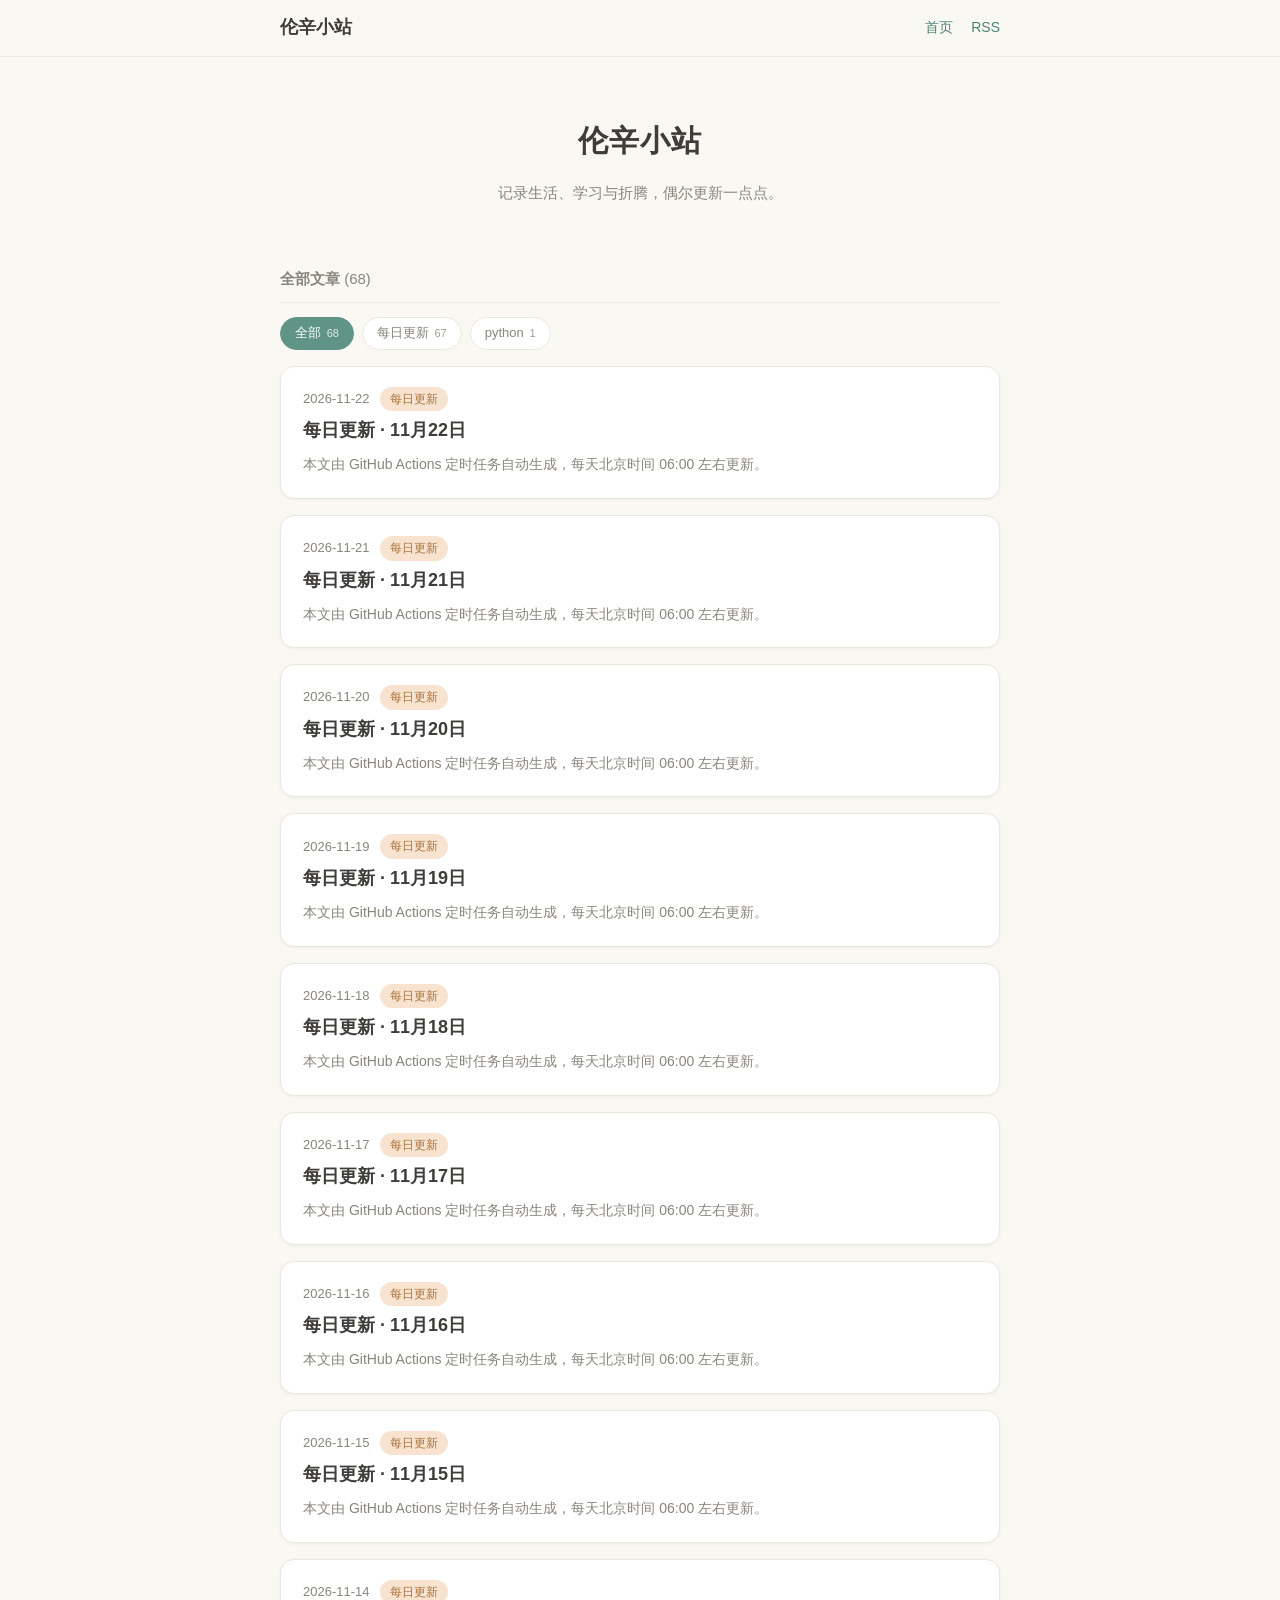
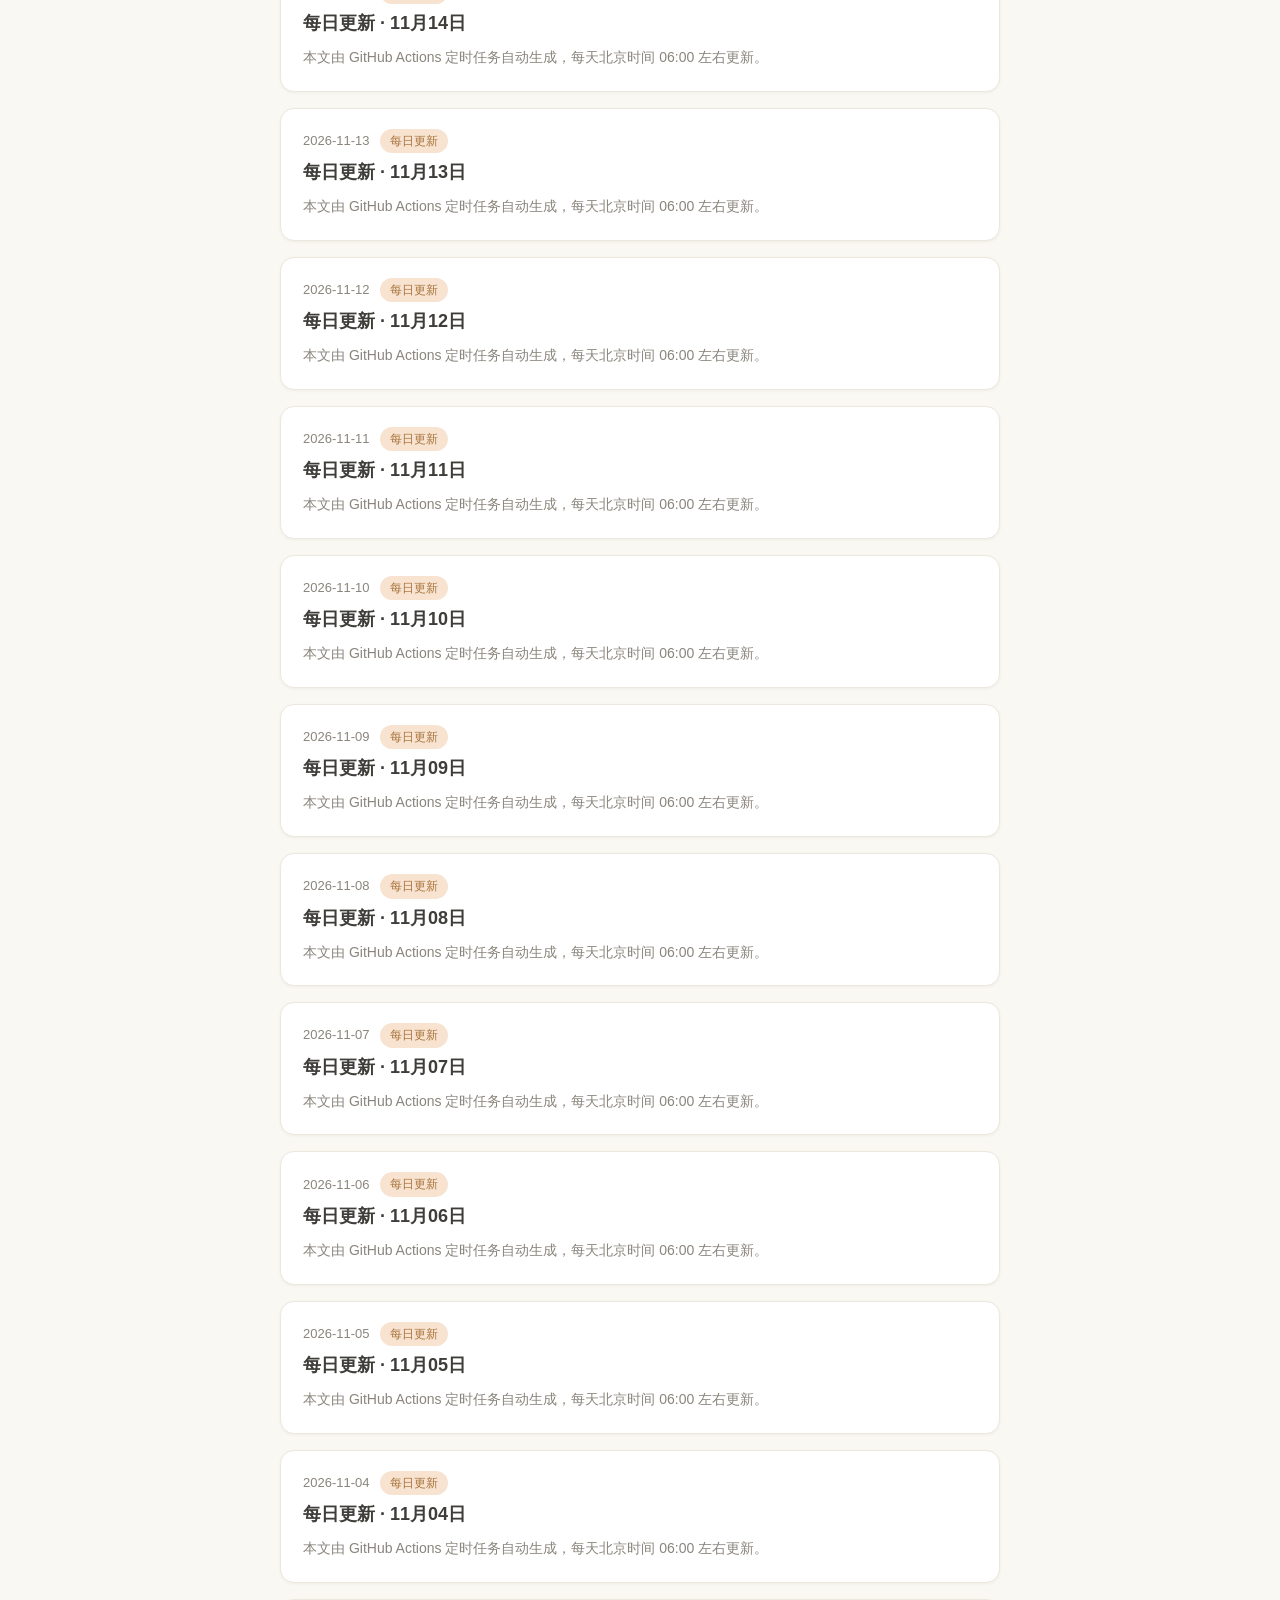
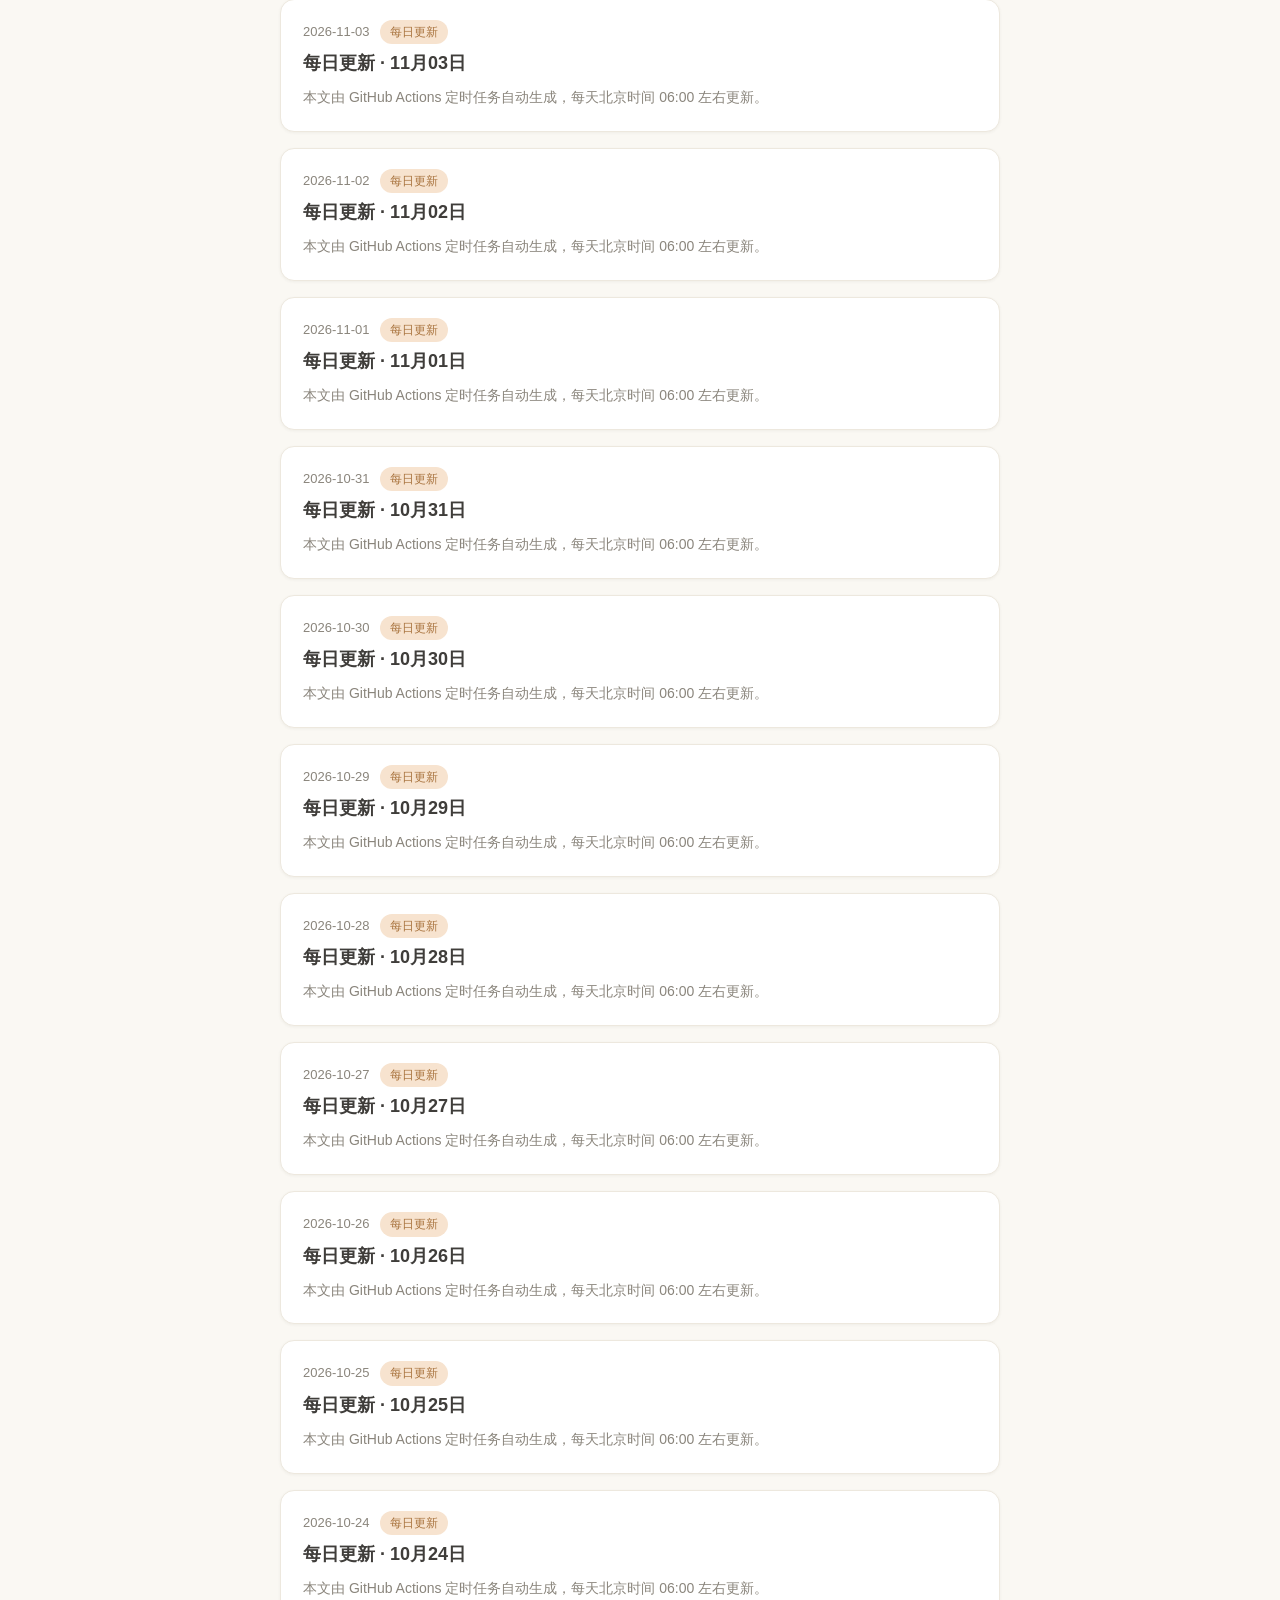
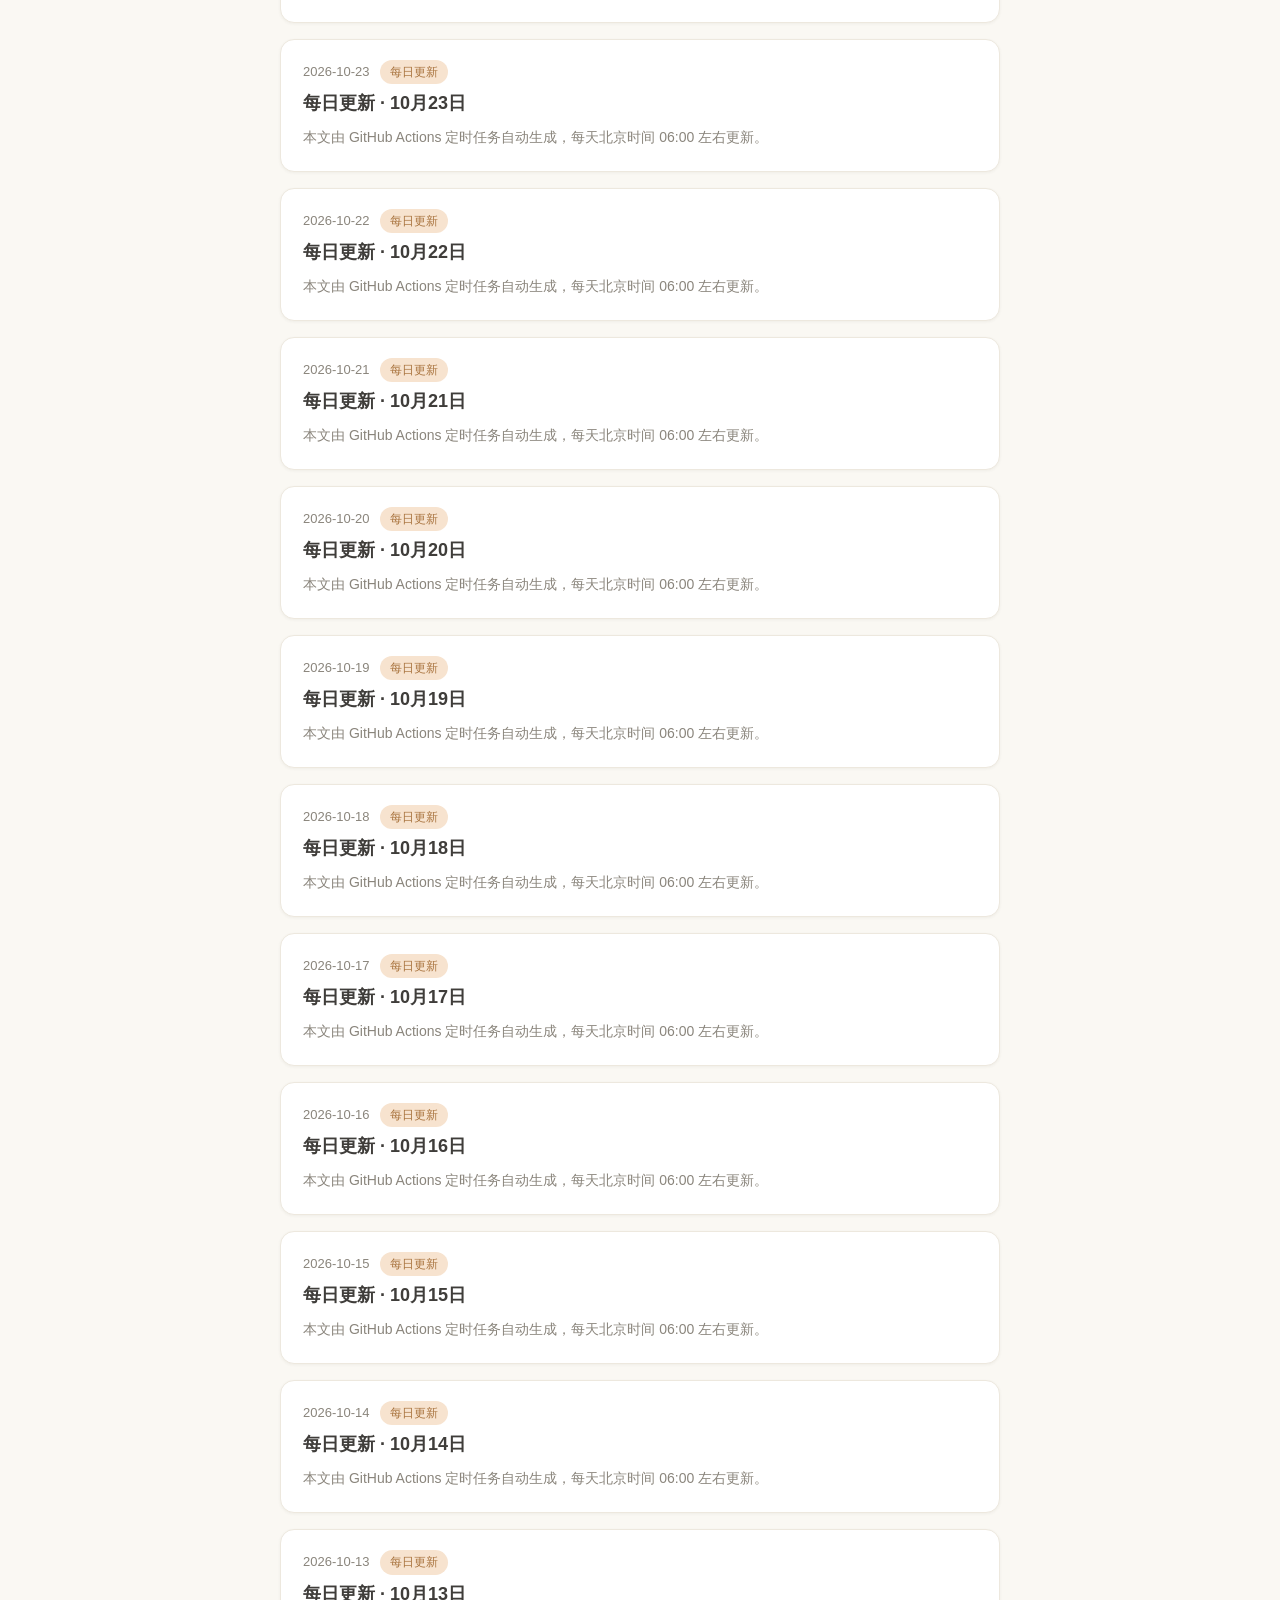
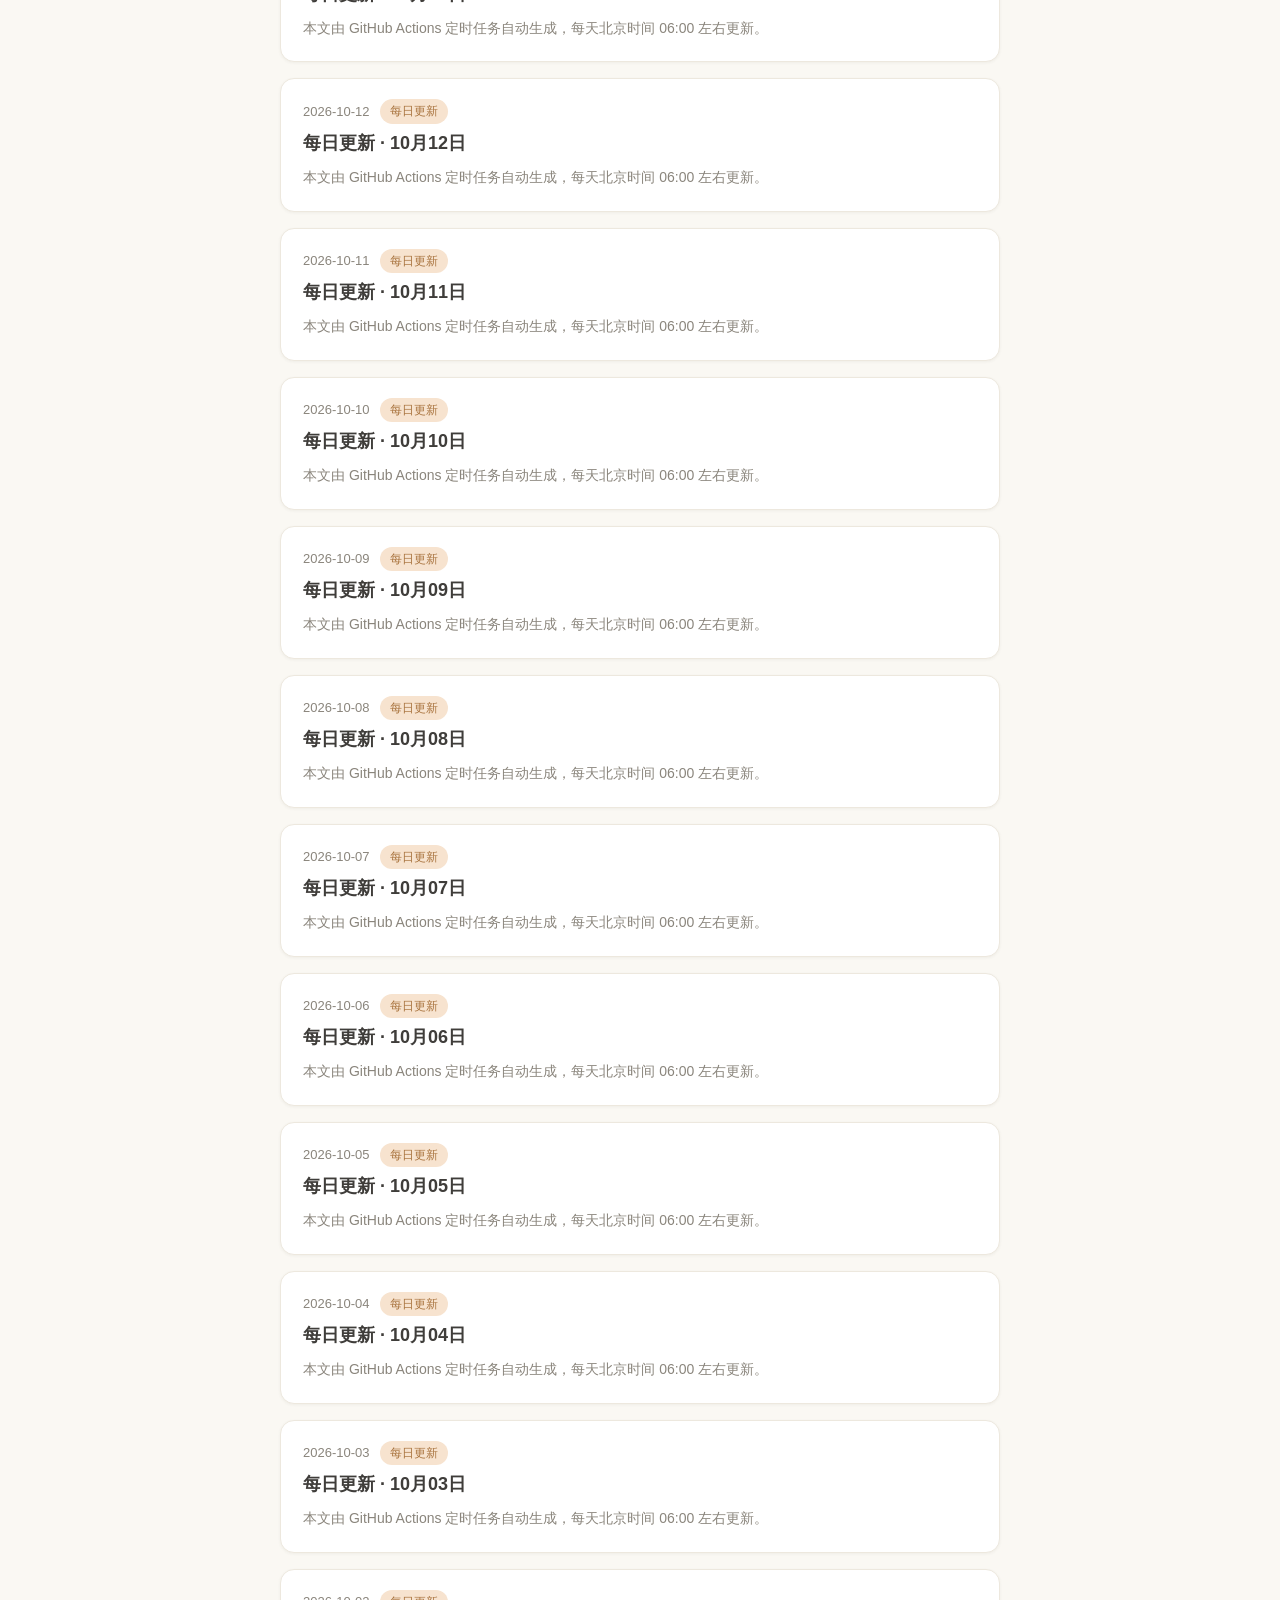
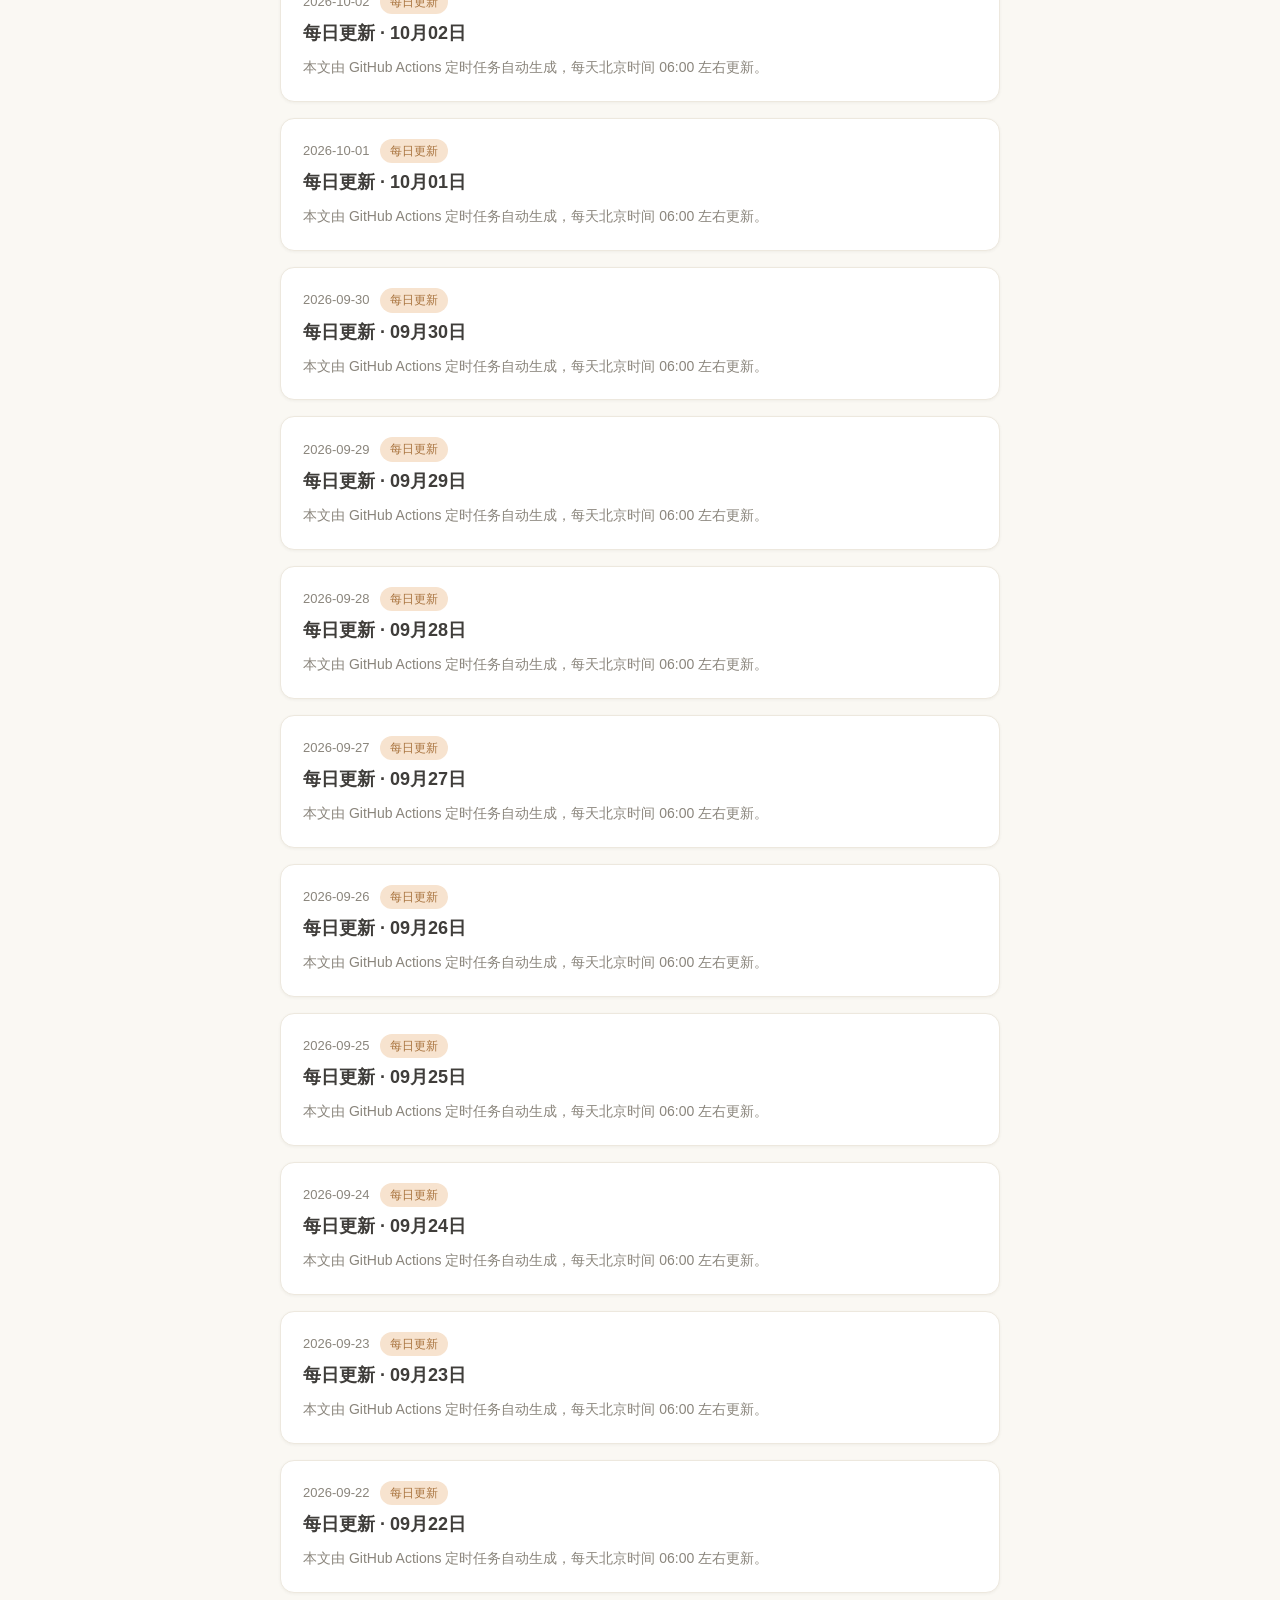
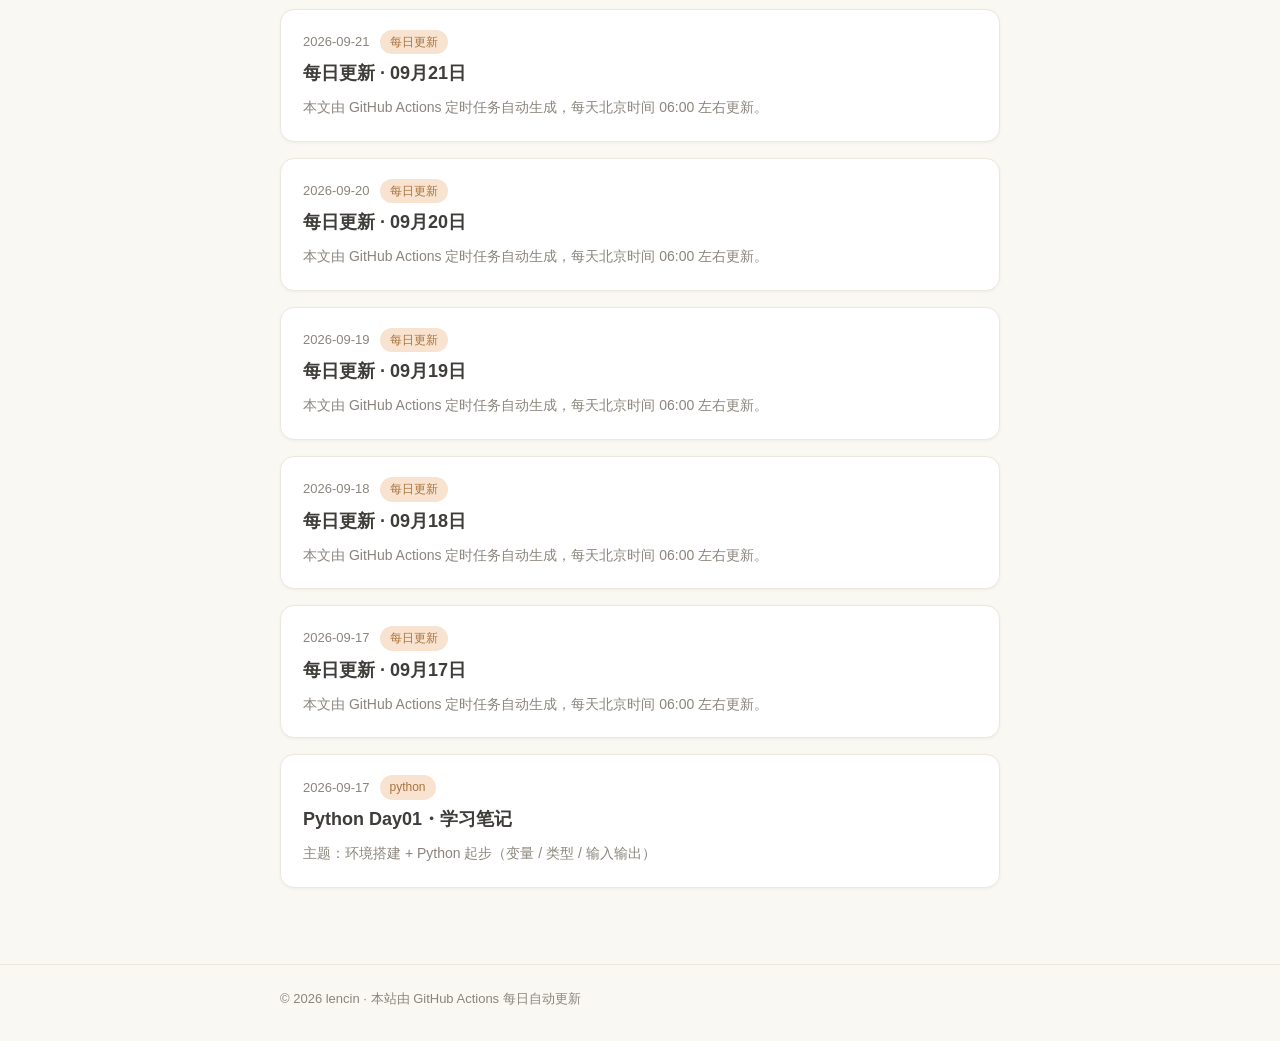
==== commit 3a7f6b05: "每日自动更新 2026-11-22" ====
--- a/index.html
+++ b/index.html
@@ -24,14 +24,19 @@
   <p>记录生活、学习与折腾，偶尔更新一点点。</p>
 </section>
 <section class="posts">
-  <h2 class="section-title">全部文章 <span class="count">(67)</span></h2>
+  <h2 class="section-title">全部文章 <span class="count">(68)</span></h2>
   <div class="filter-tabs" role="tablist">
-  <button class="filter-tab active" data-type="all">全部 <span class="count">67</span></button>
-  <button class="filter-tab" data-type="每日更新">每日更新 <span class="count">66</span></button>
+  <button class="filter-tab active" data-type="all">全部 <span class="count">68</span></button>
+  <button class="filter-tab" data-type="每日更新">每日更新 <span class="count">67</span></button>
   <button class="filter-tab" data-type="python">python <span class="count">1</span></button>
   </div>
   <p class="empty" id="filter-empty" style="display:none">该类型下暂无文章。</p>
   <a class="post-card" href="posts/daily.html" data-type="每日更新">
+  <div class="post-meta"><time datetime="2026-11-22">2026-11-22</time><span class="badge">每日更新</span></div>
+  <h3>每日更新 · 11月22日</h3>
+  <p class="post-excerpt">本文由 GitHub Actions 定时任务自动生成，每天北京时间 06:00 左右更新。</p>
+</a>
+<a class="post-card" href="posts/daily.html" data-type="每日更新">
   <div class="post-meta"><time datetime="2026-11-21">2026-11-21</time><span class="badge">每日更新</span></div>
   <h3>每日更新 · 11月21日</h3>
   <p class="post-excerpt">本文由 GitHub Actions 定时任务自动生成，每天北京时间 06:00 左右更新。</p>
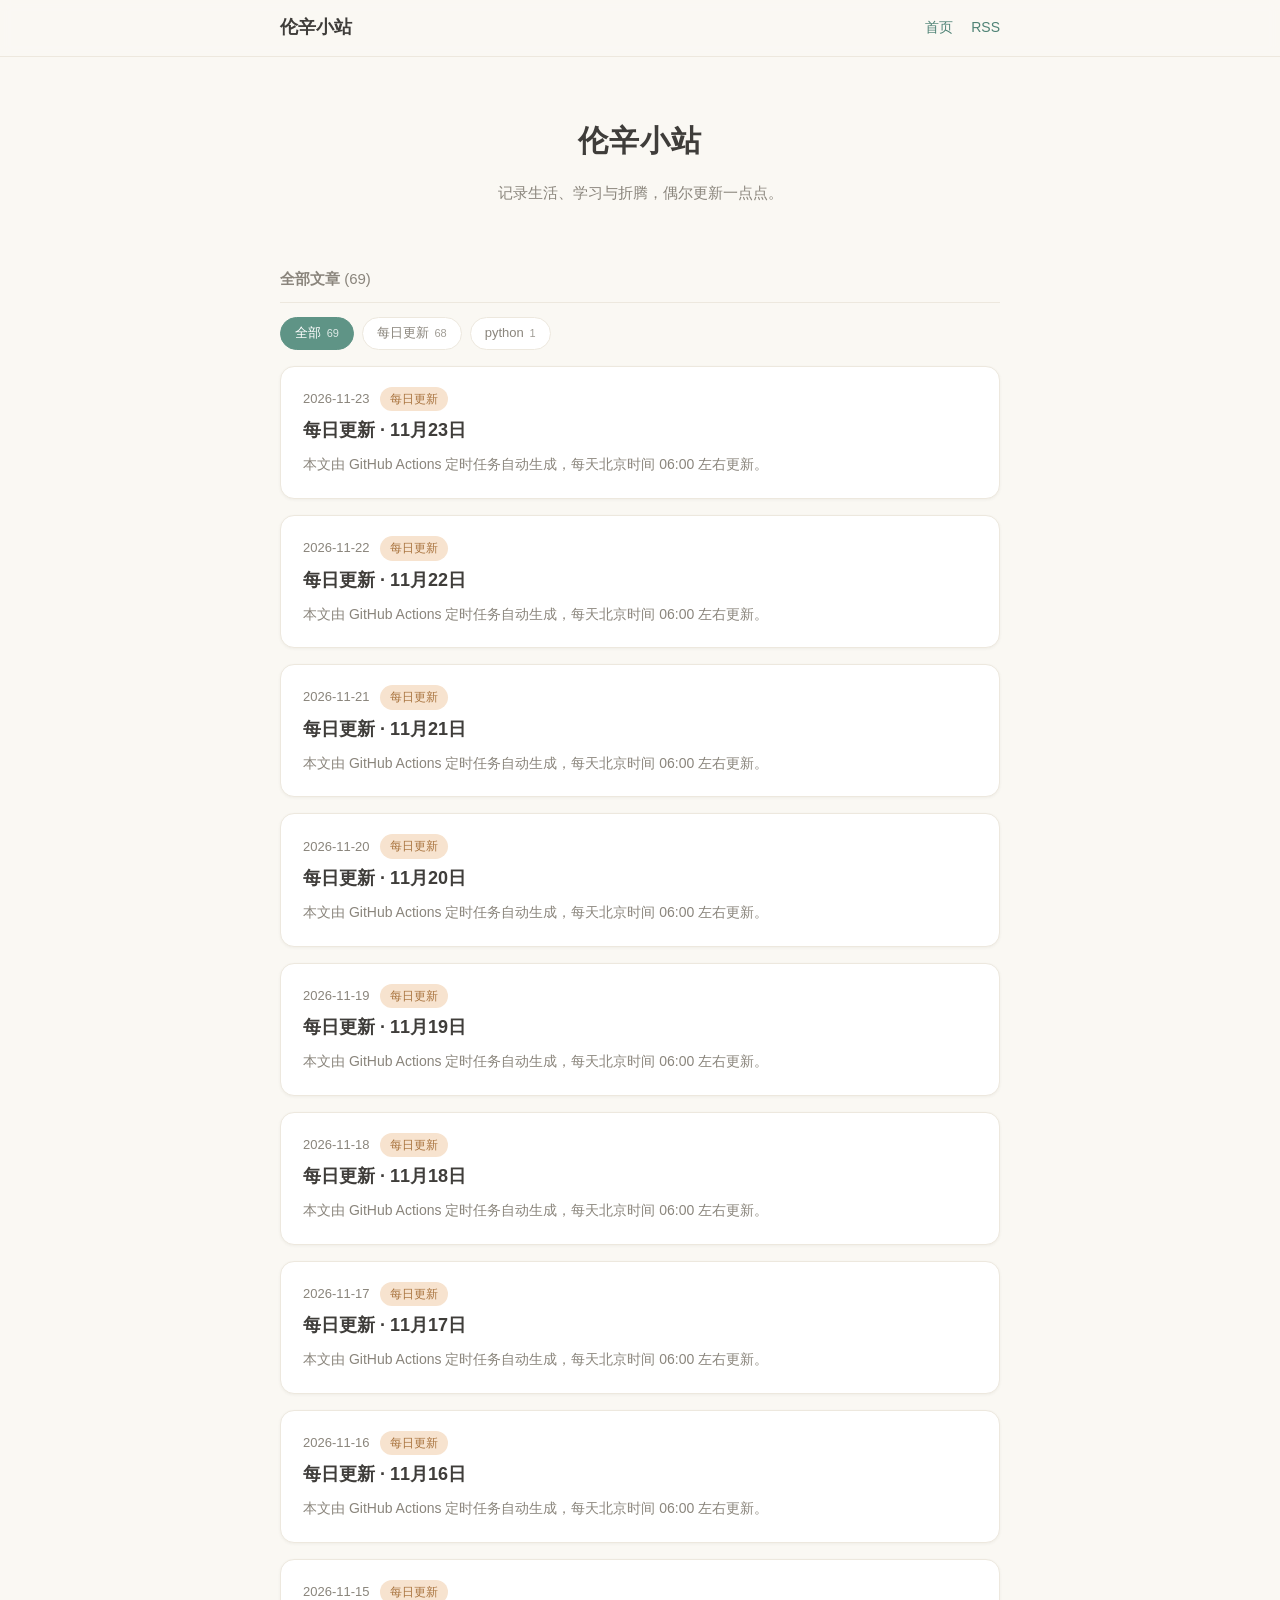
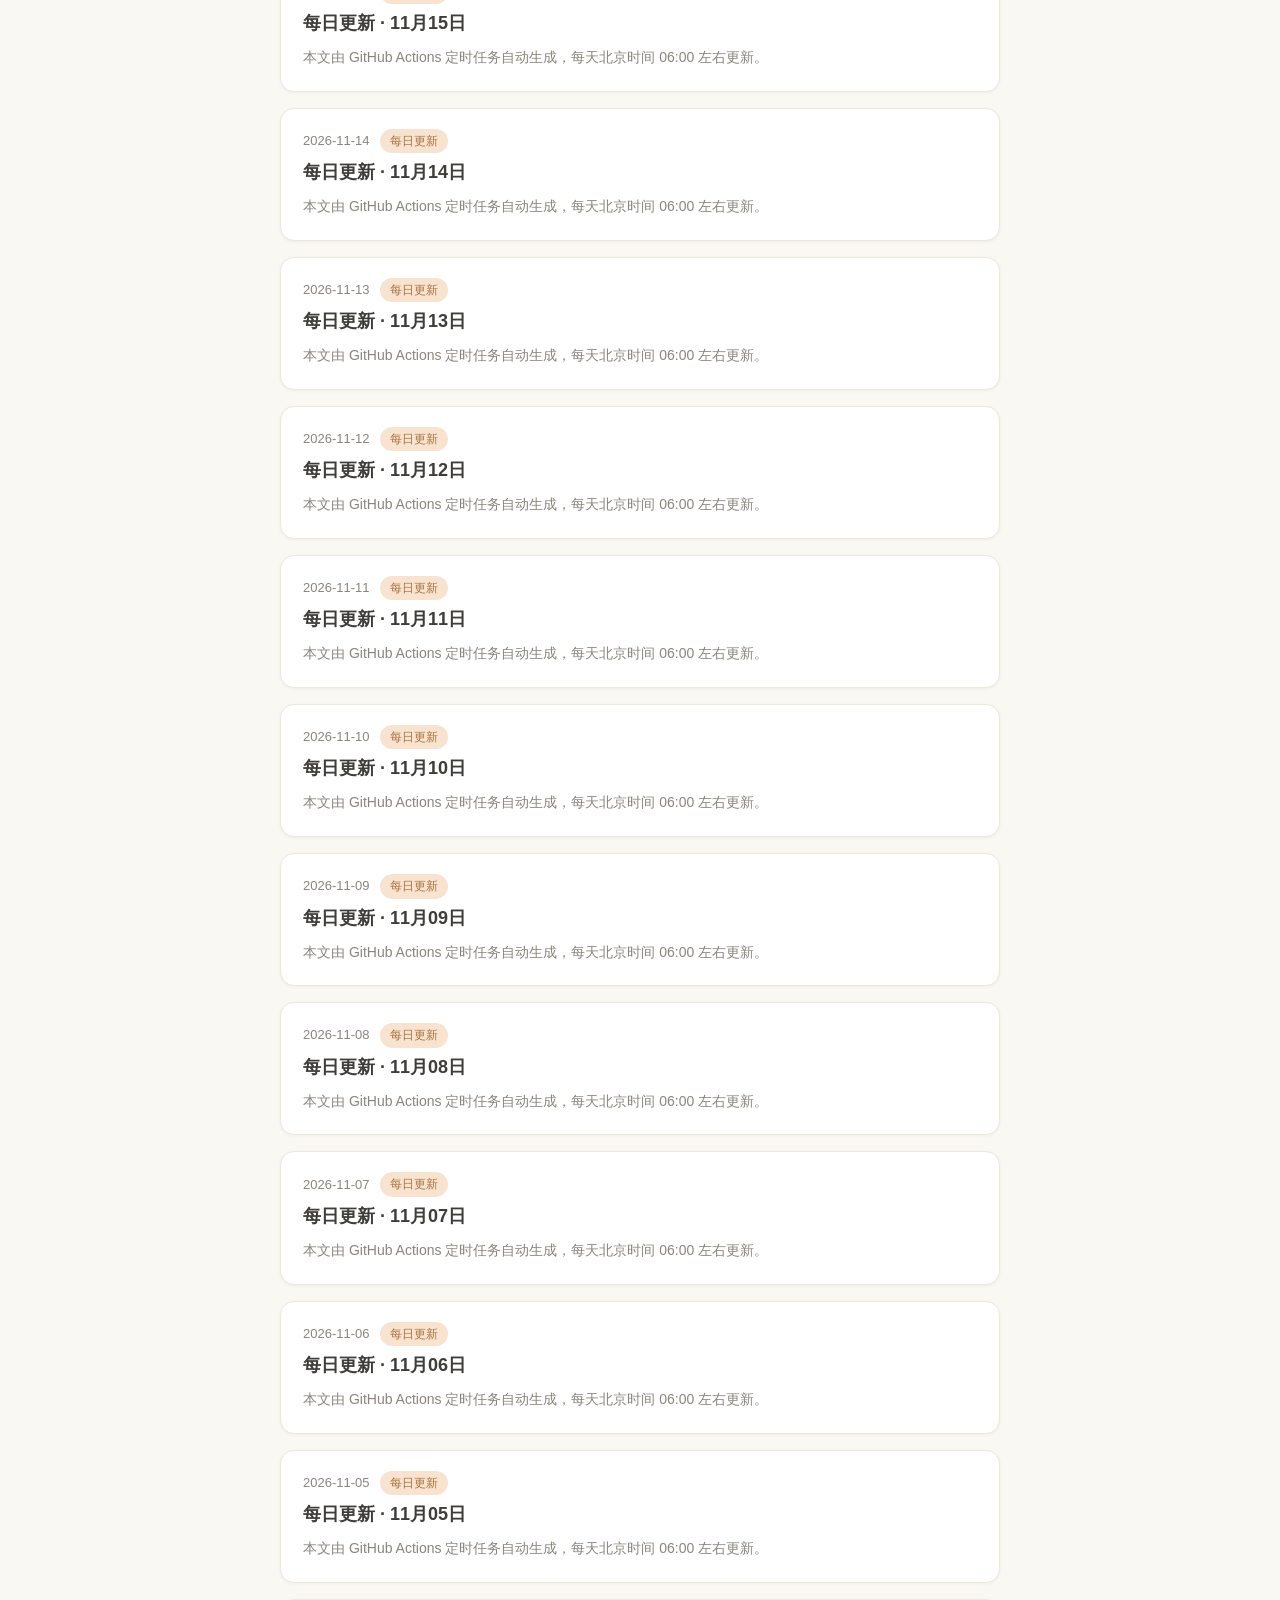
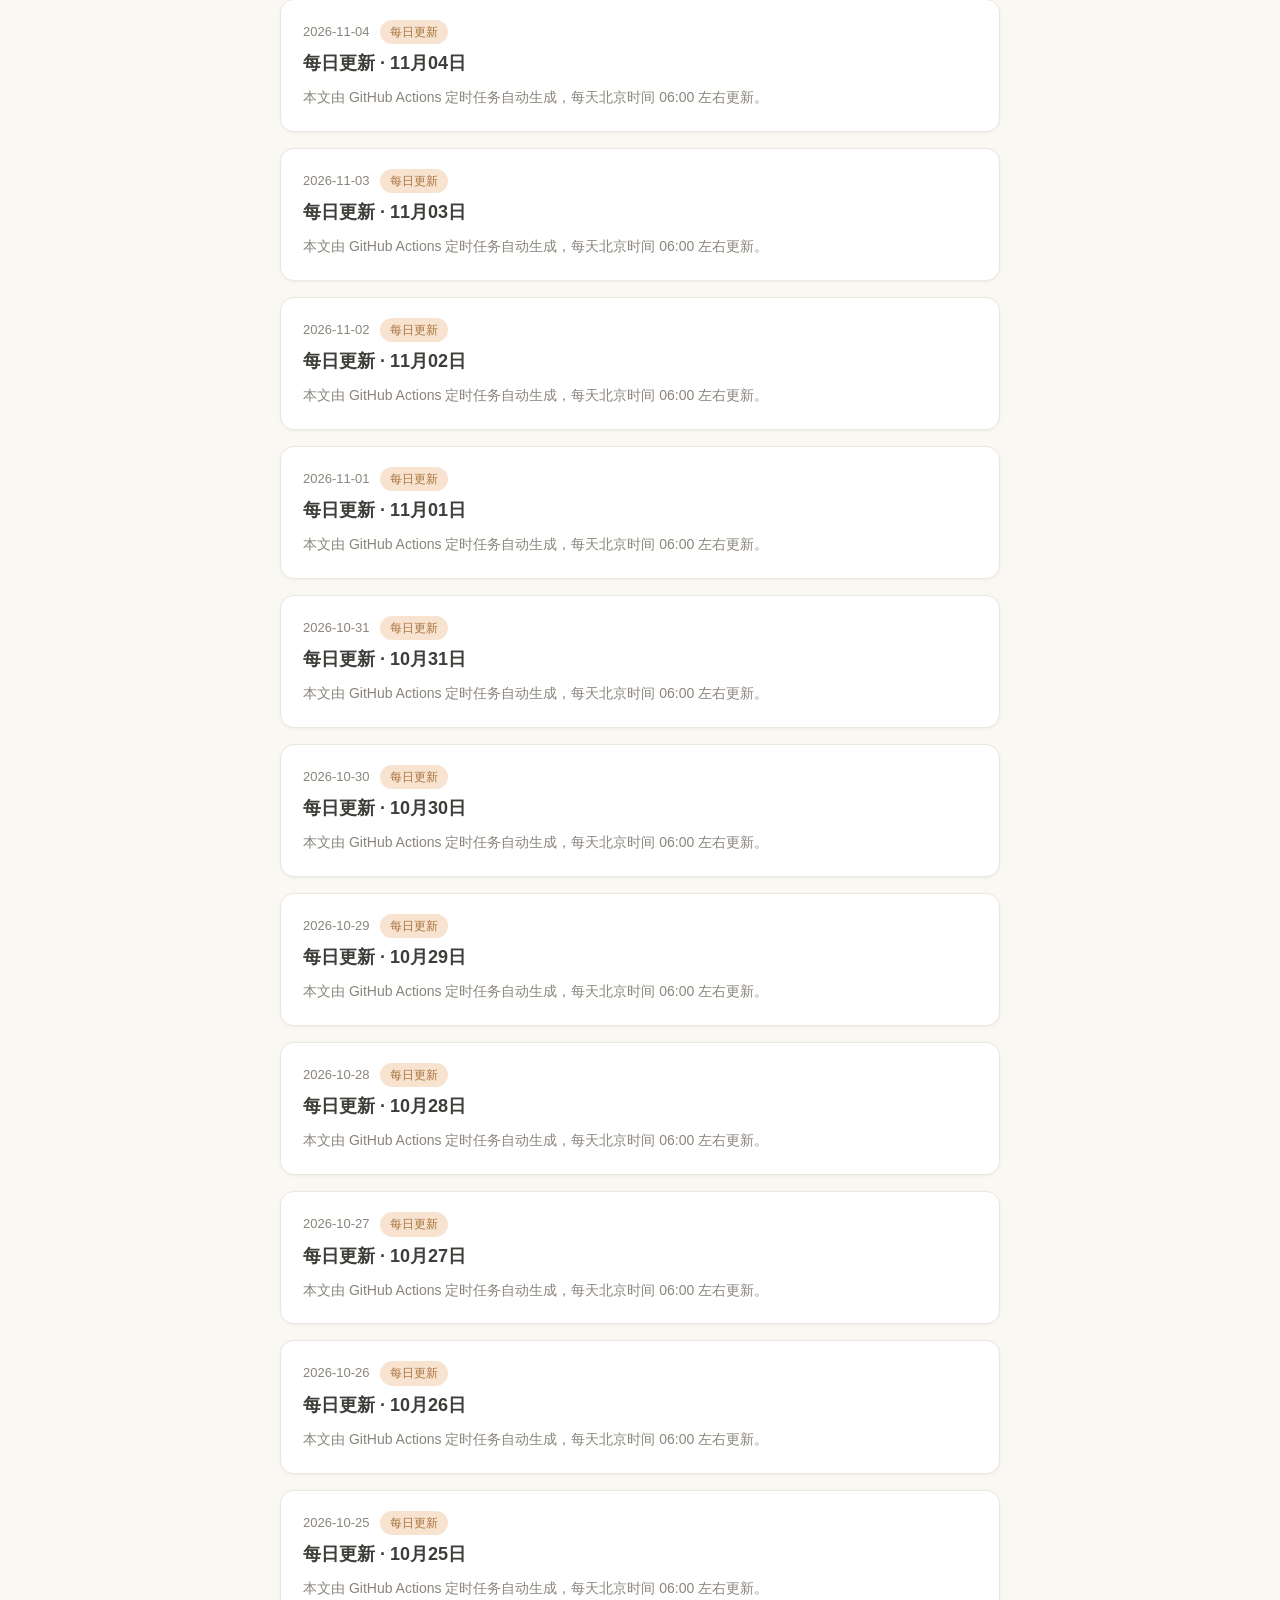
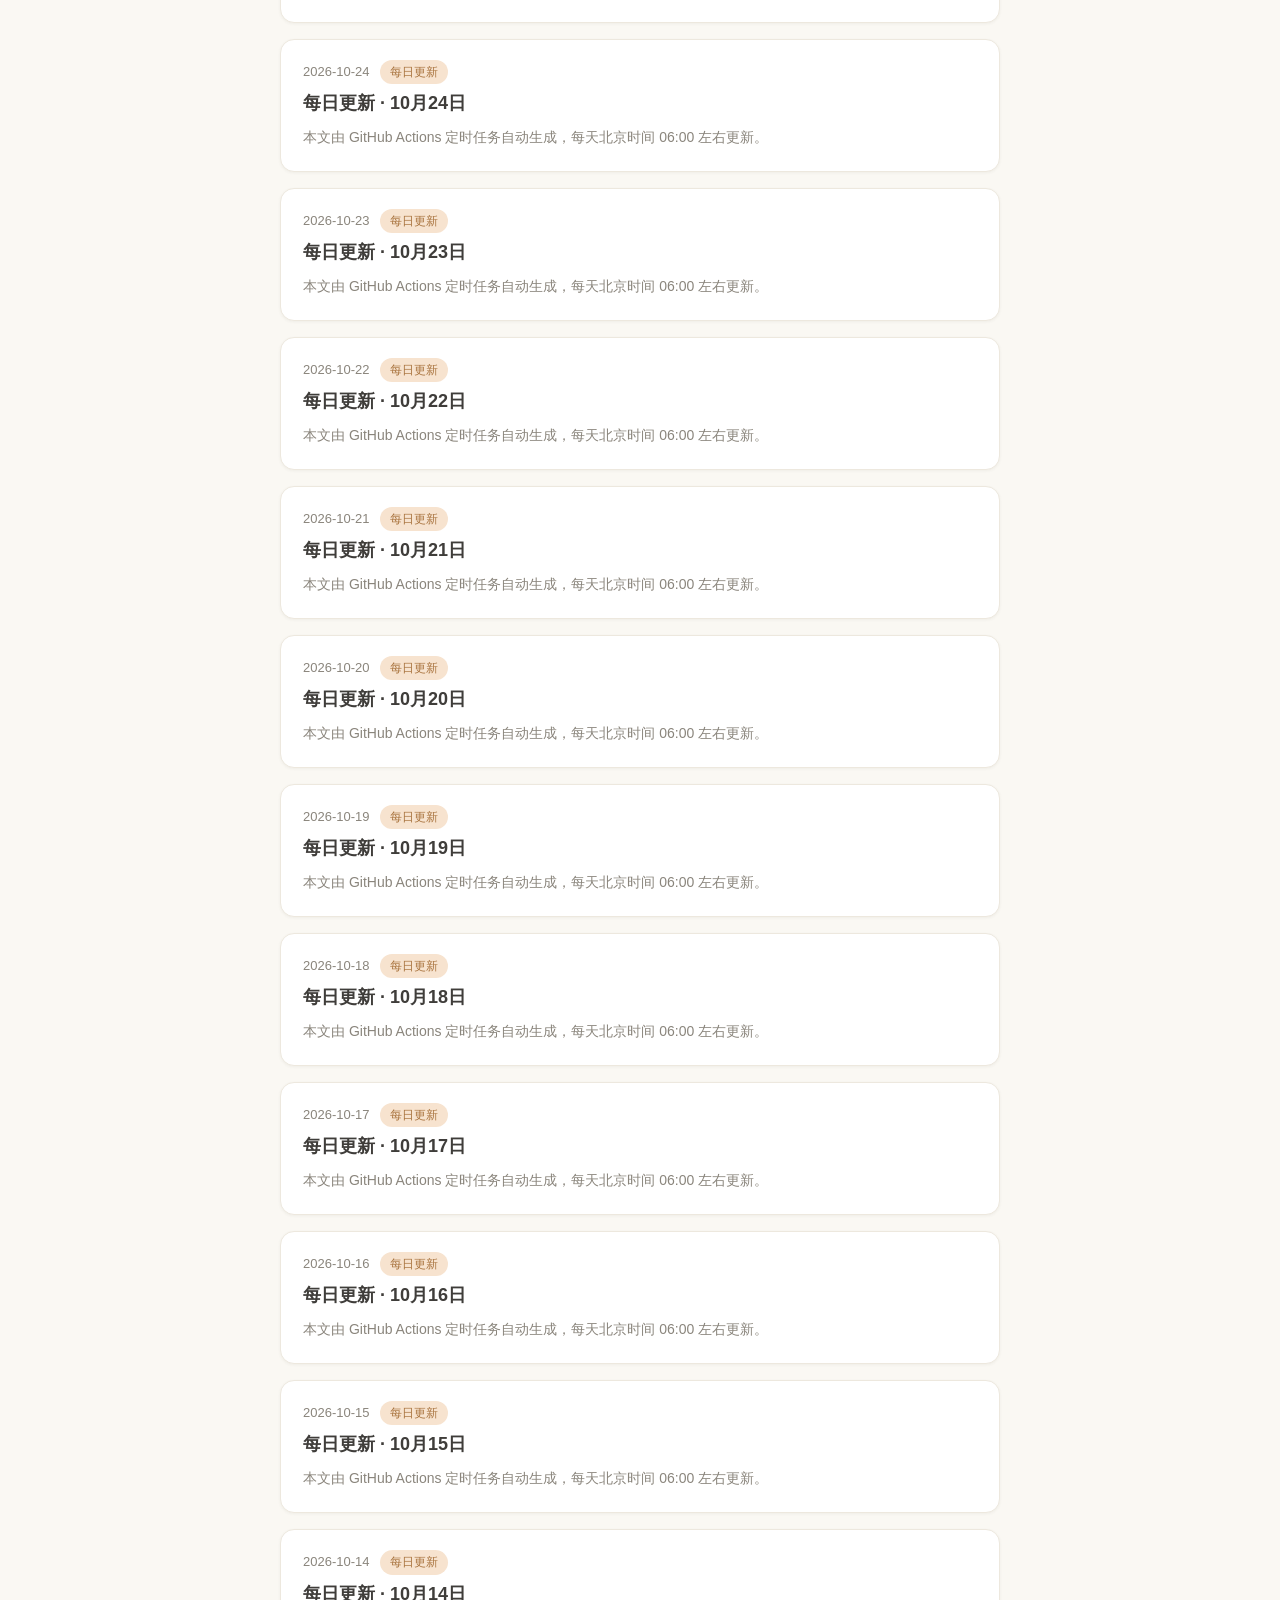
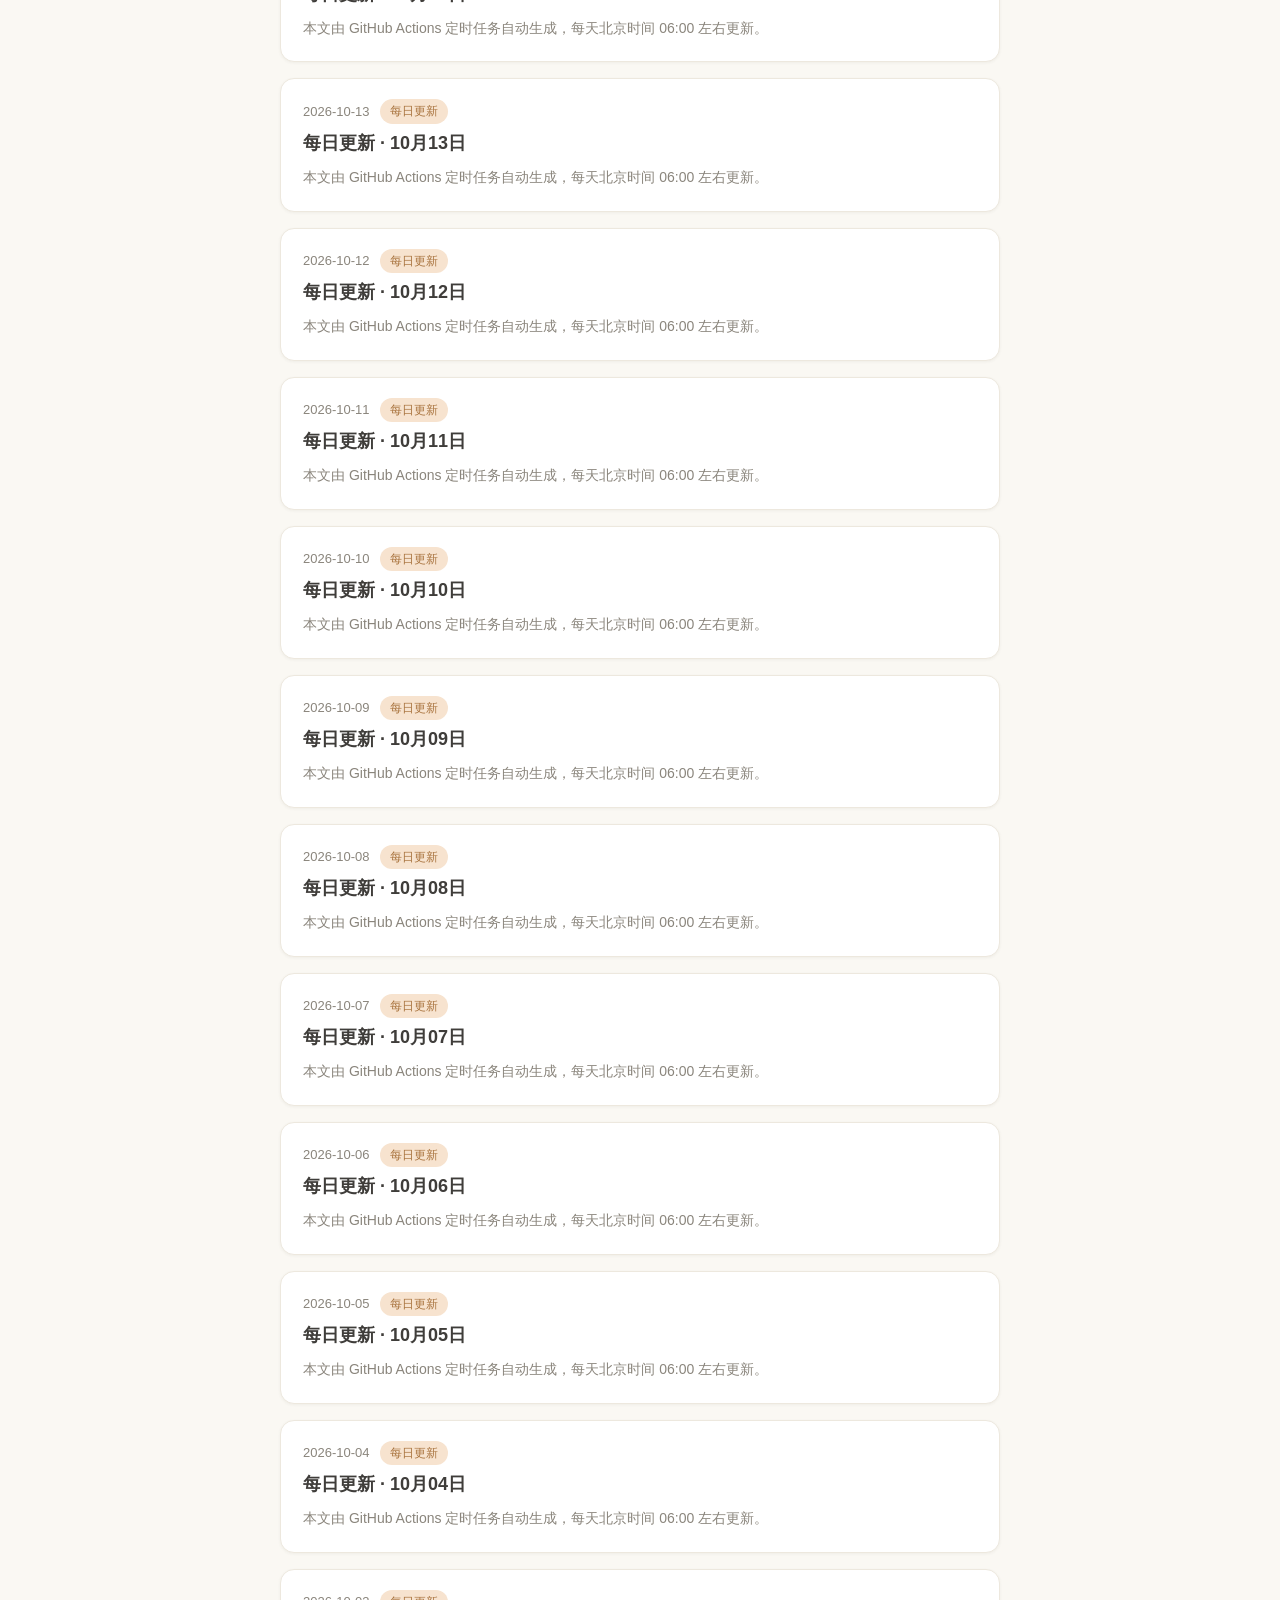
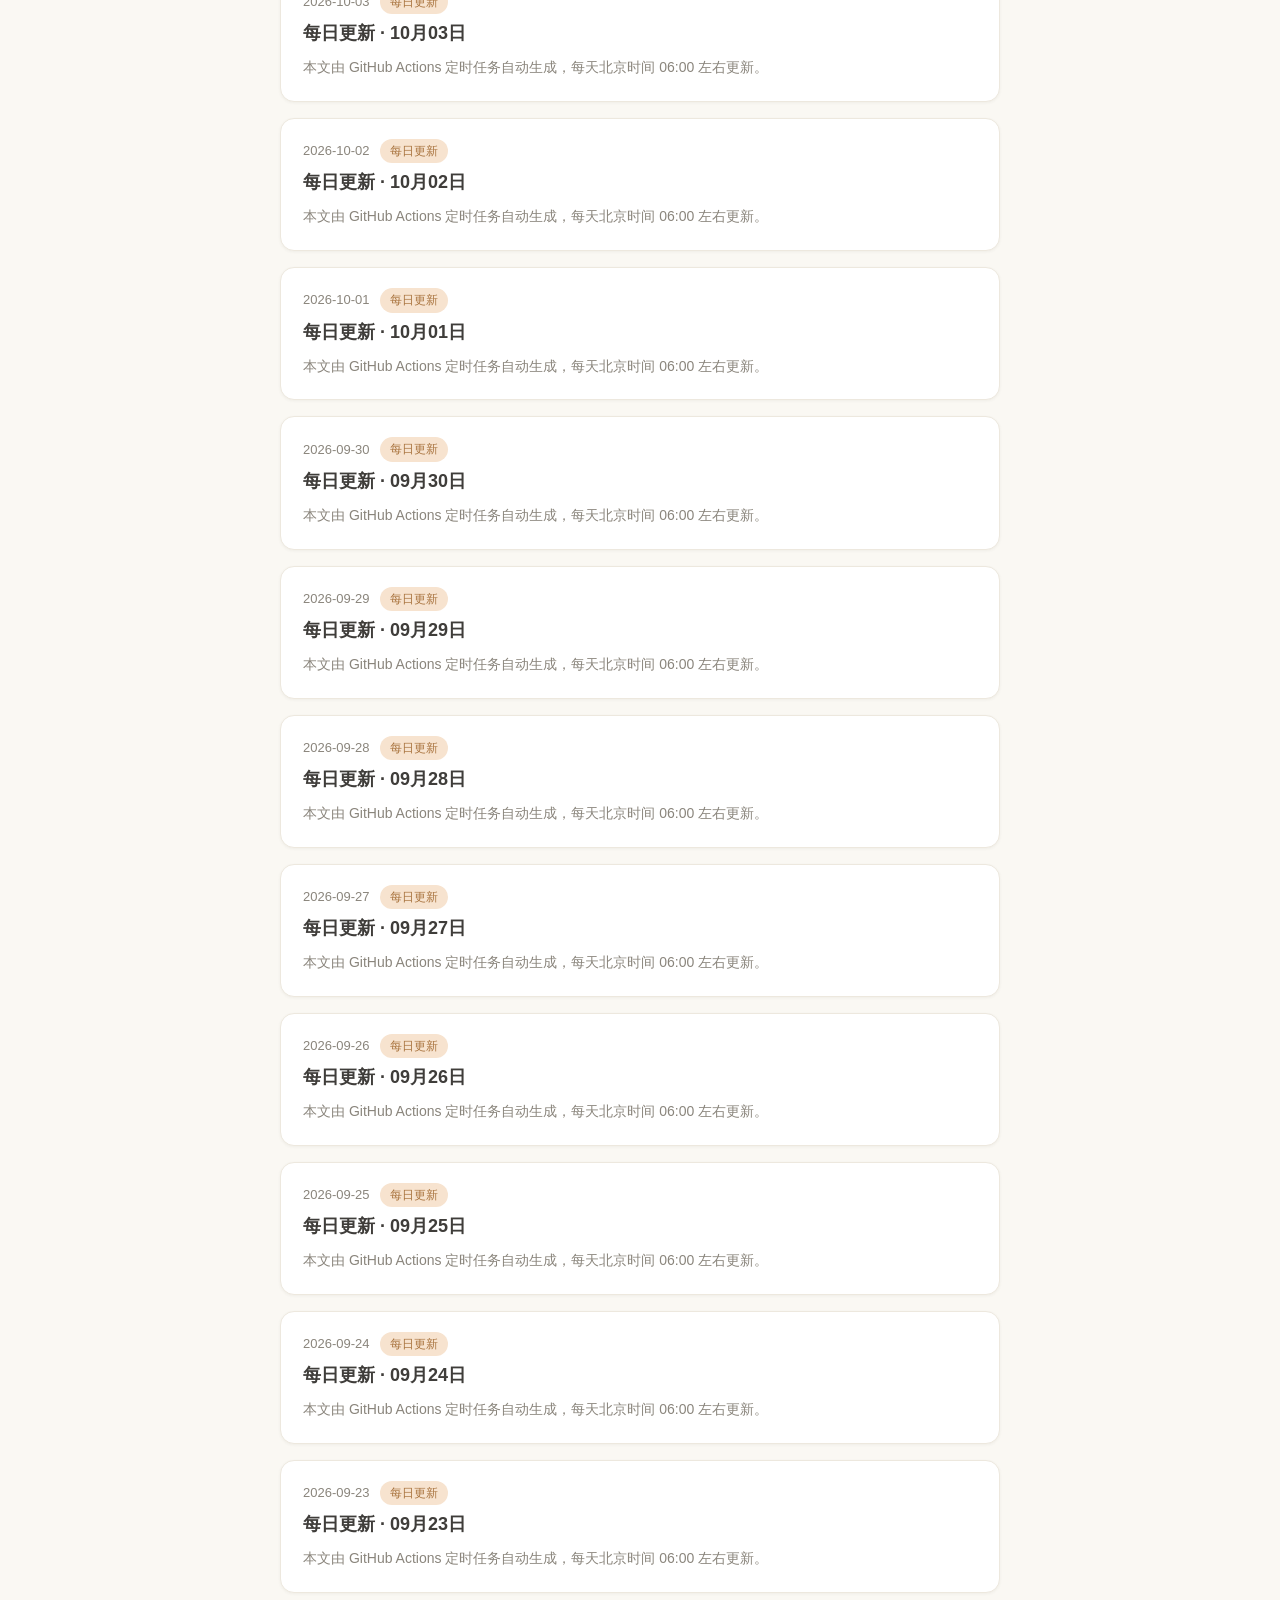
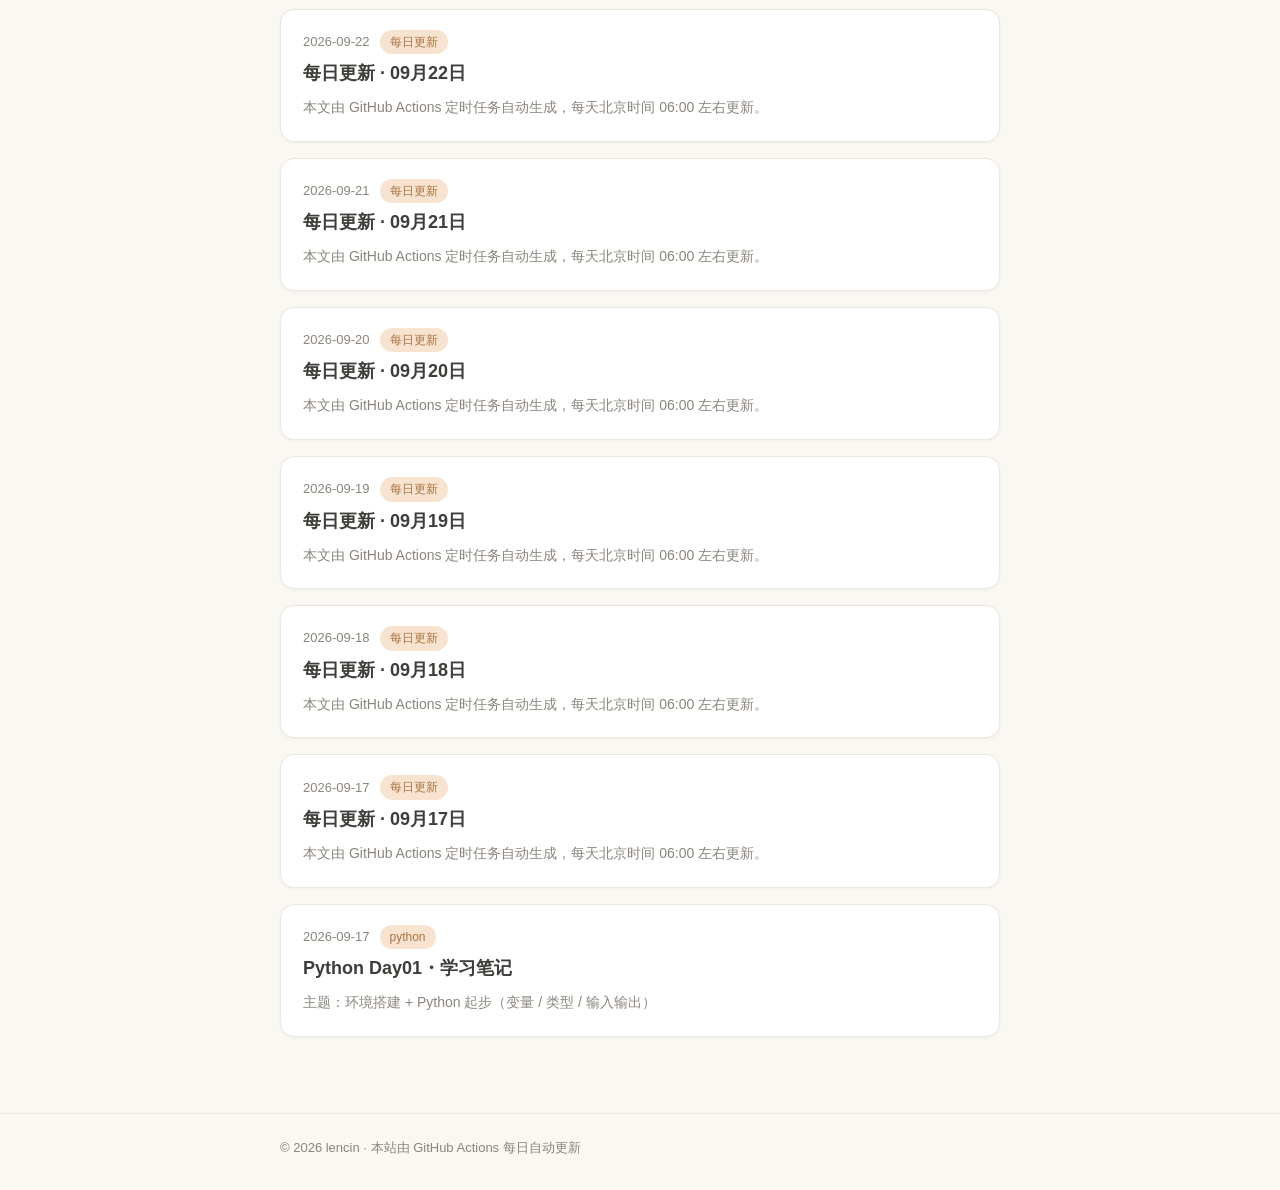
==== commit b4213a60: "每日自动更新 2026-11-23" ====
--- a/index.html
+++ b/index.html
@@ -24,14 +24,19 @@
   <p>记录生活、学习与折腾，偶尔更新一点点。</p>
 </section>
 <section class="posts">
-  <h2 class="section-title">全部文章 <span class="count">(68)</span></h2>
+  <h2 class="section-title">全部文章 <span class="count">(69)</span></h2>
   <div class="filter-tabs" role="tablist">
-  <button class="filter-tab active" data-type="all">全部 <span class="count">68</span></button>
-  <button class="filter-tab" data-type="每日更新">每日更新 <span class="count">67</span></button>
+  <button class="filter-tab active" data-type="all">全部 <span class="count">69</span></button>
+  <button class="filter-tab" data-type="每日更新">每日更新 <span class="count">68</span></button>
   <button class="filter-tab" data-type="python">python <span class="count">1</span></button>
   </div>
   <p class="empty" id="filter-empty" style="display:none">该类型下暂无文章。</p>
   <a class="post-card" href="posts/daily.html" data-type="每日更新">
+  <div class="post-meta"><time datetime="2026-11-23">2026-11-23</time><span class="badge">每日更新</span></div>
+  <h3>每日更新 · 11月23日</h3>
+  <p class="post-excerpt">本文由 GitHub Actions 定时任务自动生成，每天北京时间 06:00 左右更新。</p>
+</a>
+<a class="post-card" href="posts/daily.html" data-type="每日更新">
   <div class="post-meta"><time datetime="2026-11-22">2026-11-22</time><span class="badge">每日更新</span></div>
   <h3>每日更新 · 11月22日</h3>
   <p class="post-excerpt">本文由 GitHub Actions 定时任务自动生成，每天北京时间 06:00 左右更新。</p>
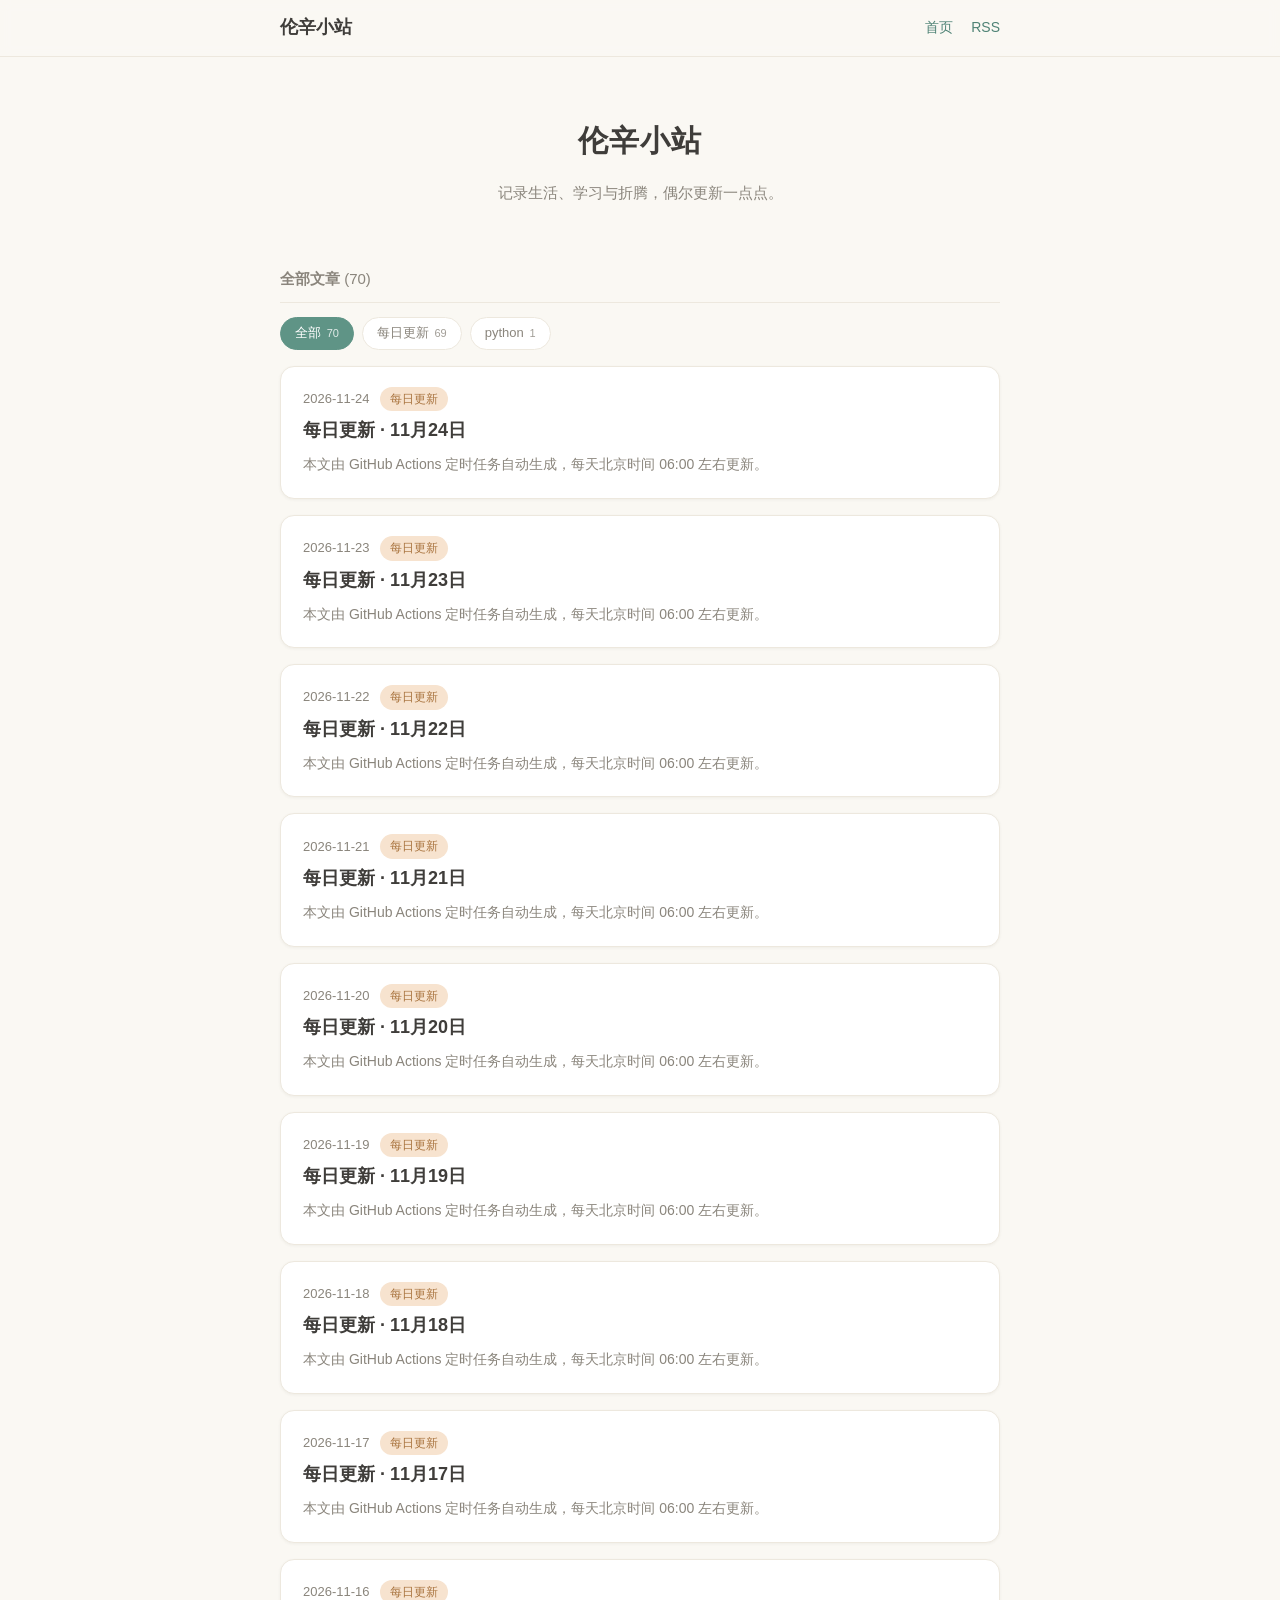
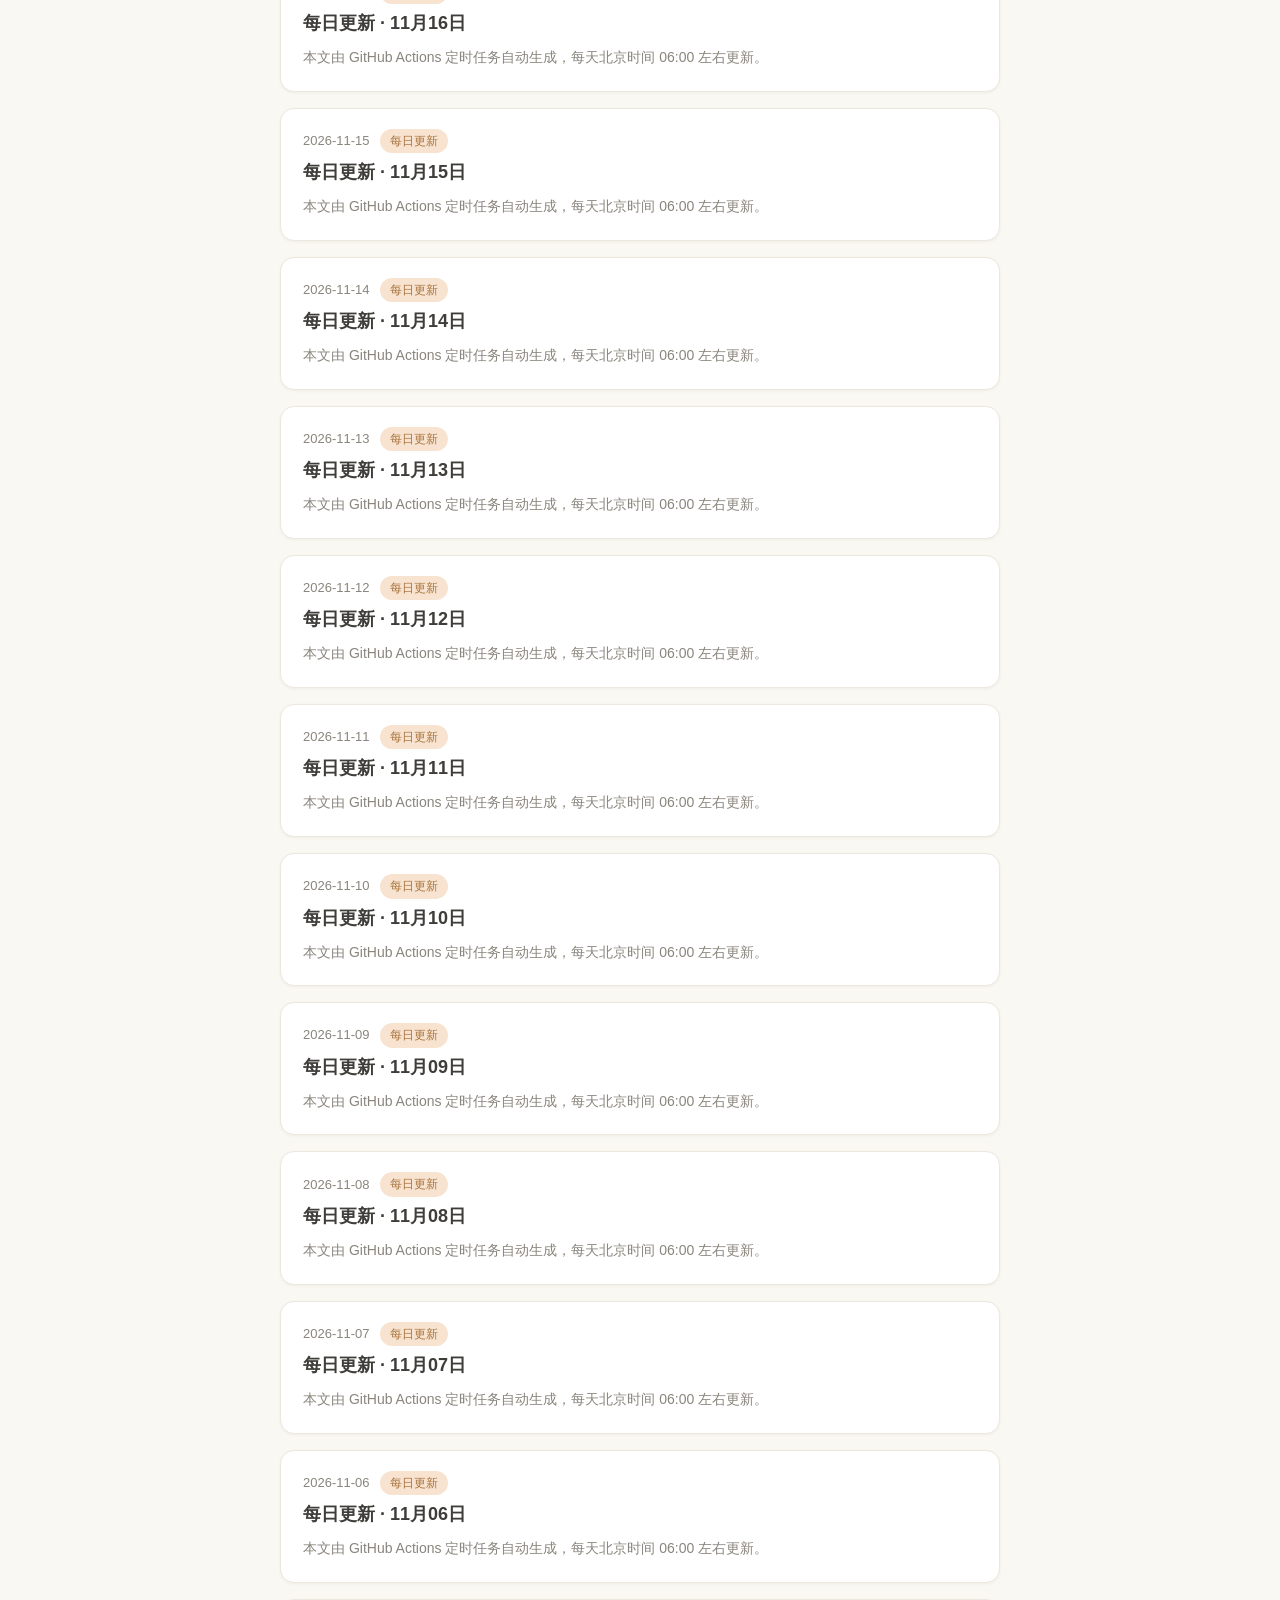
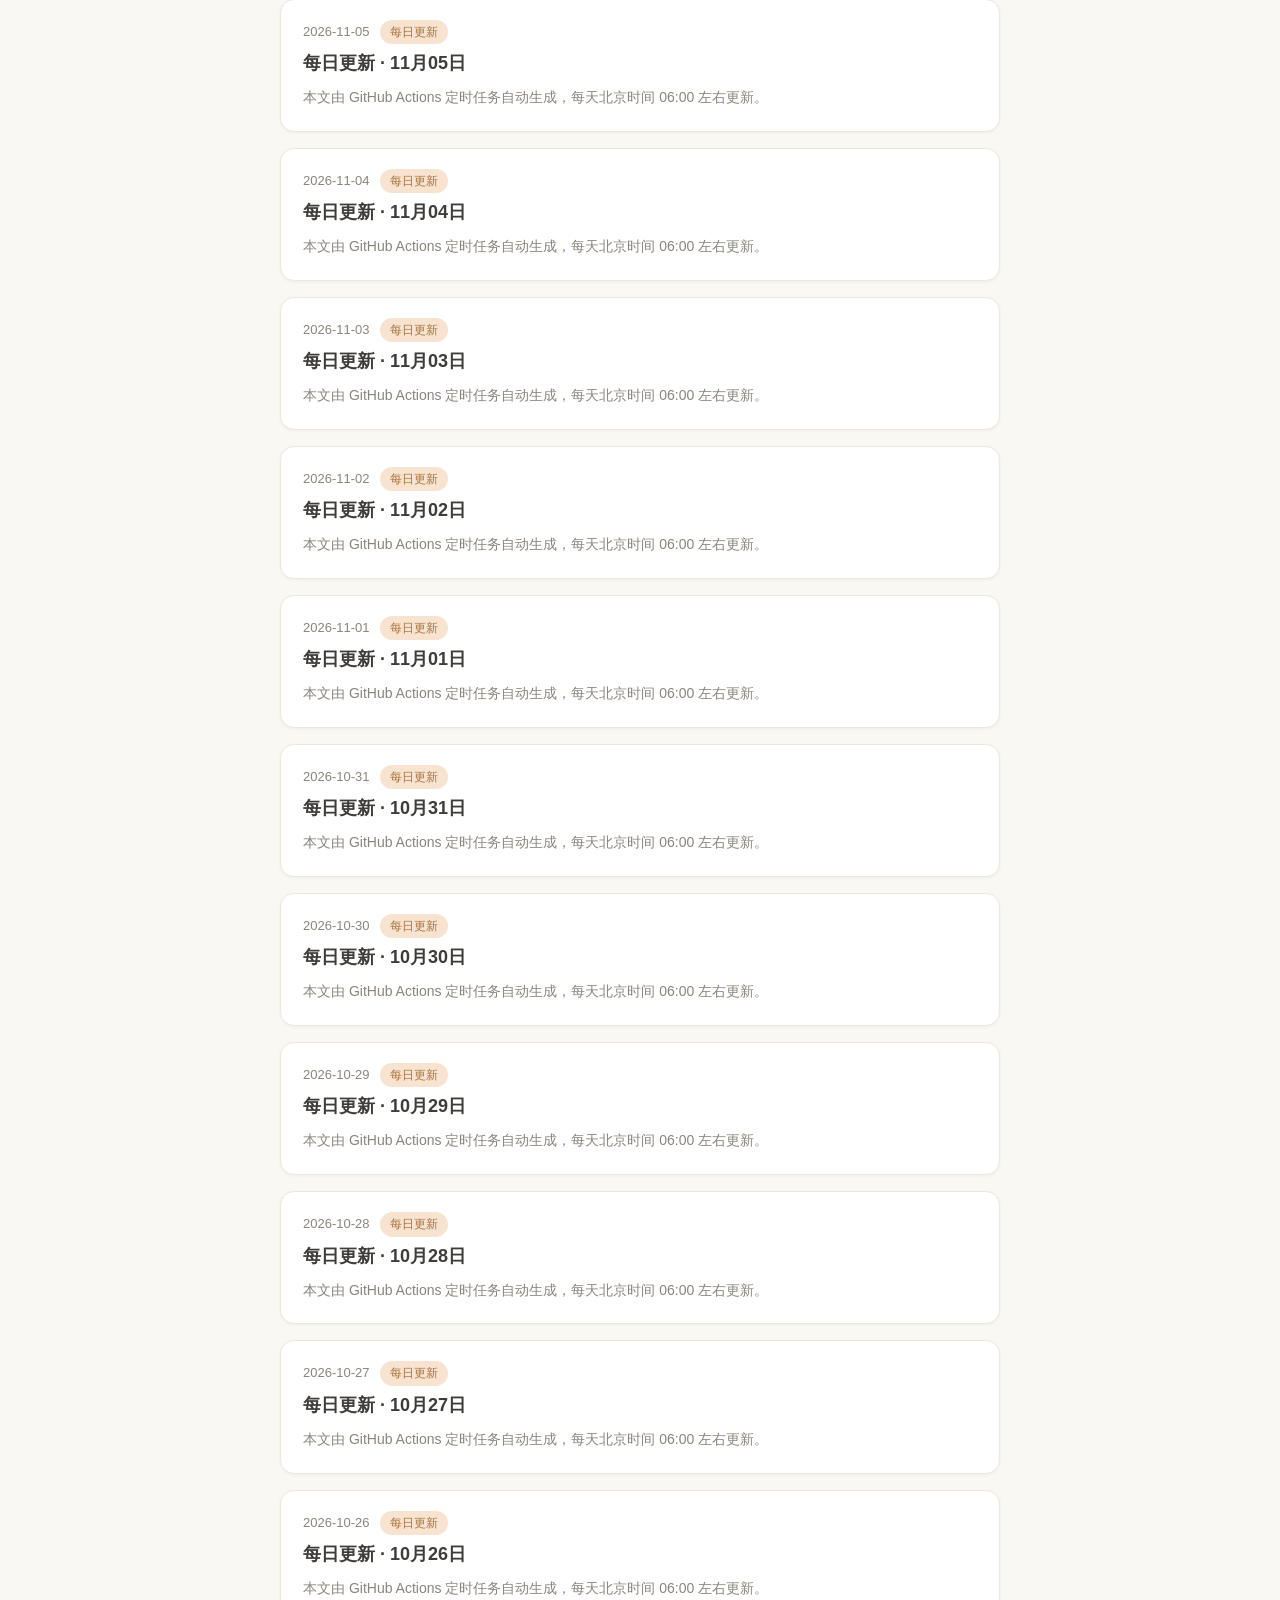
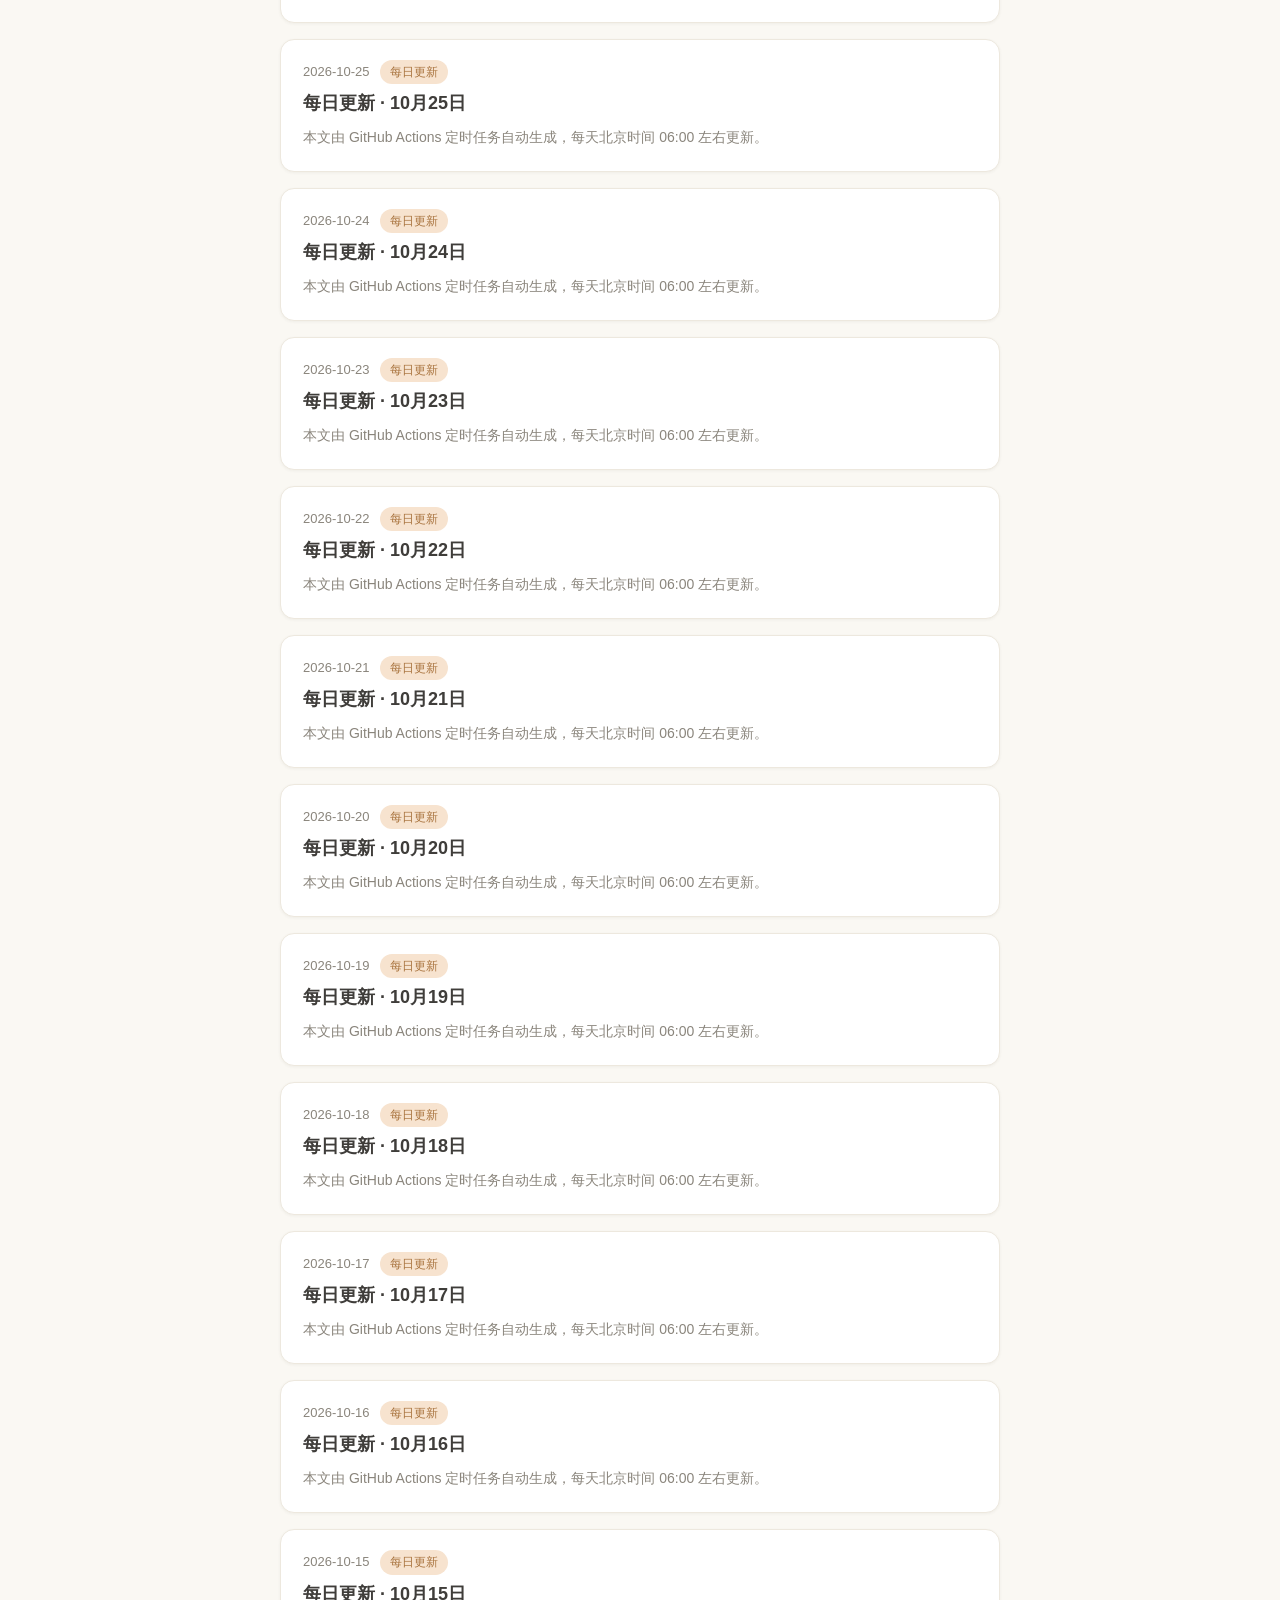
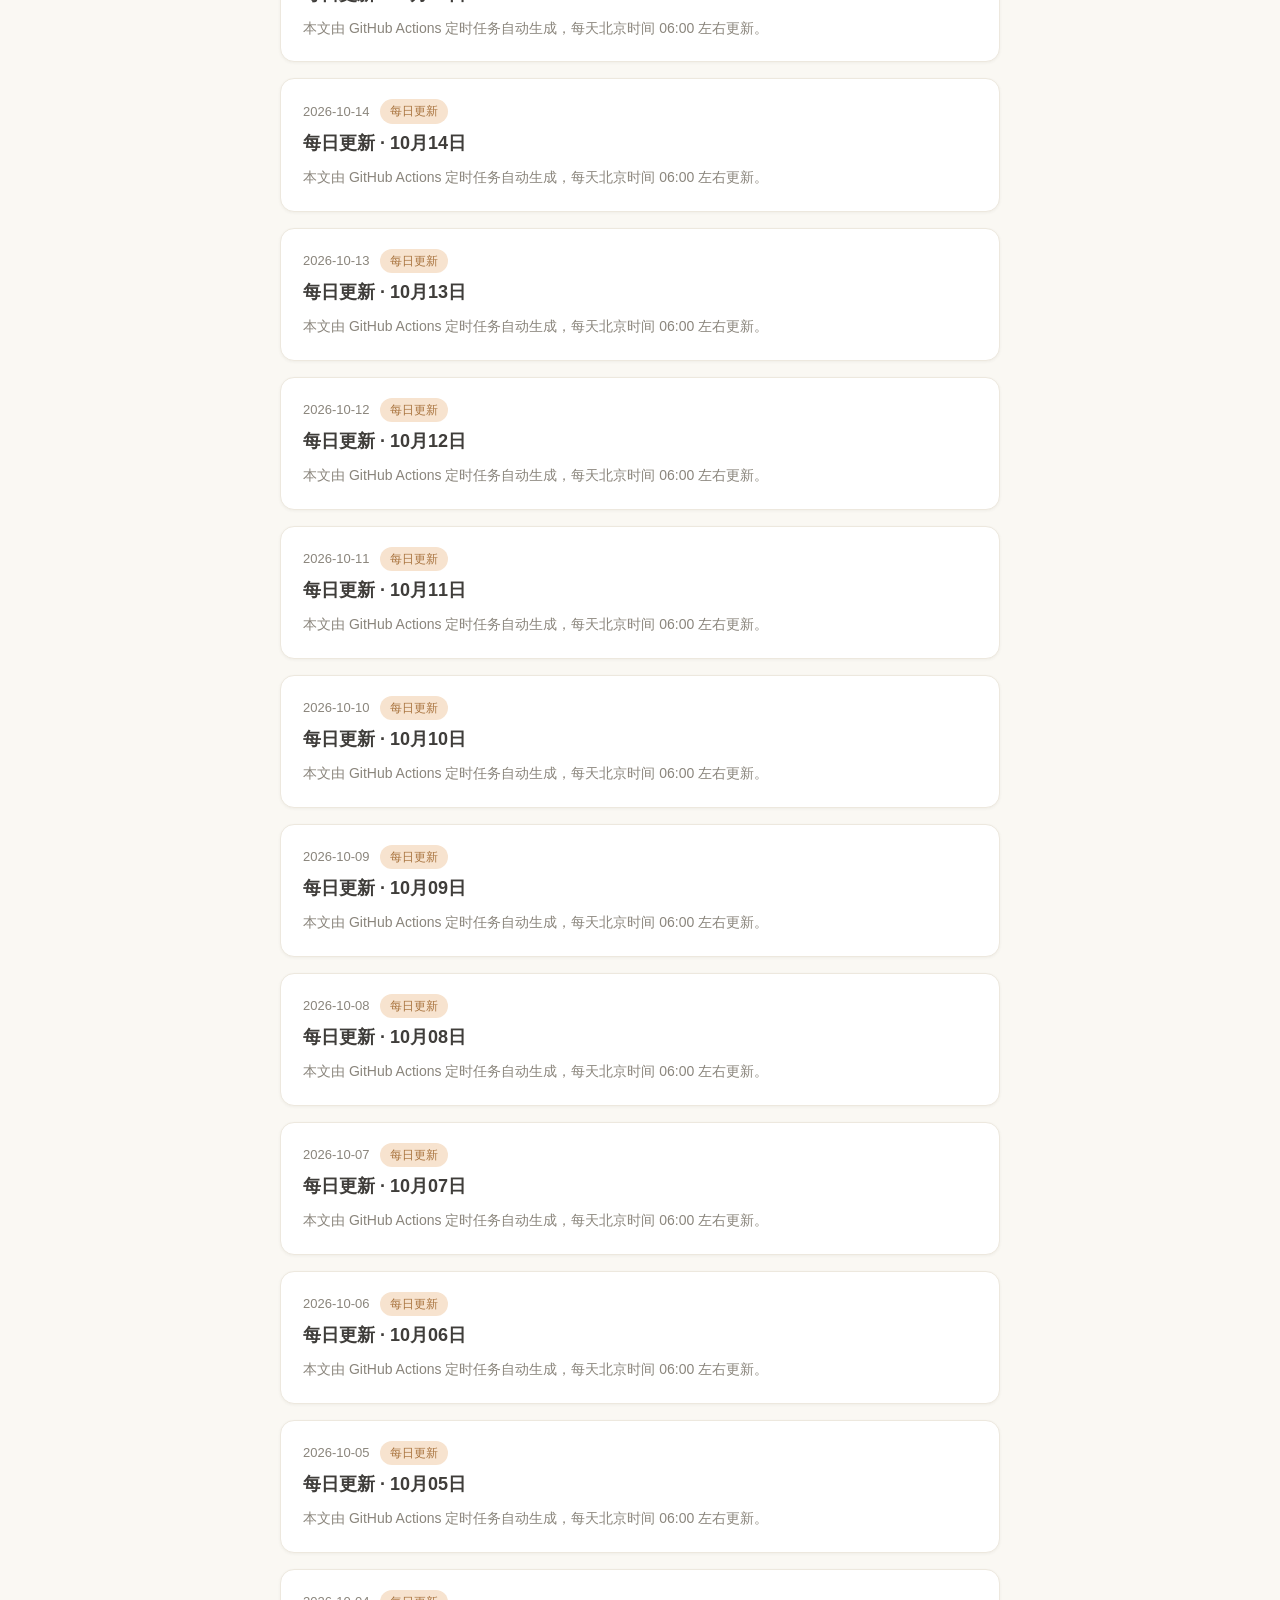
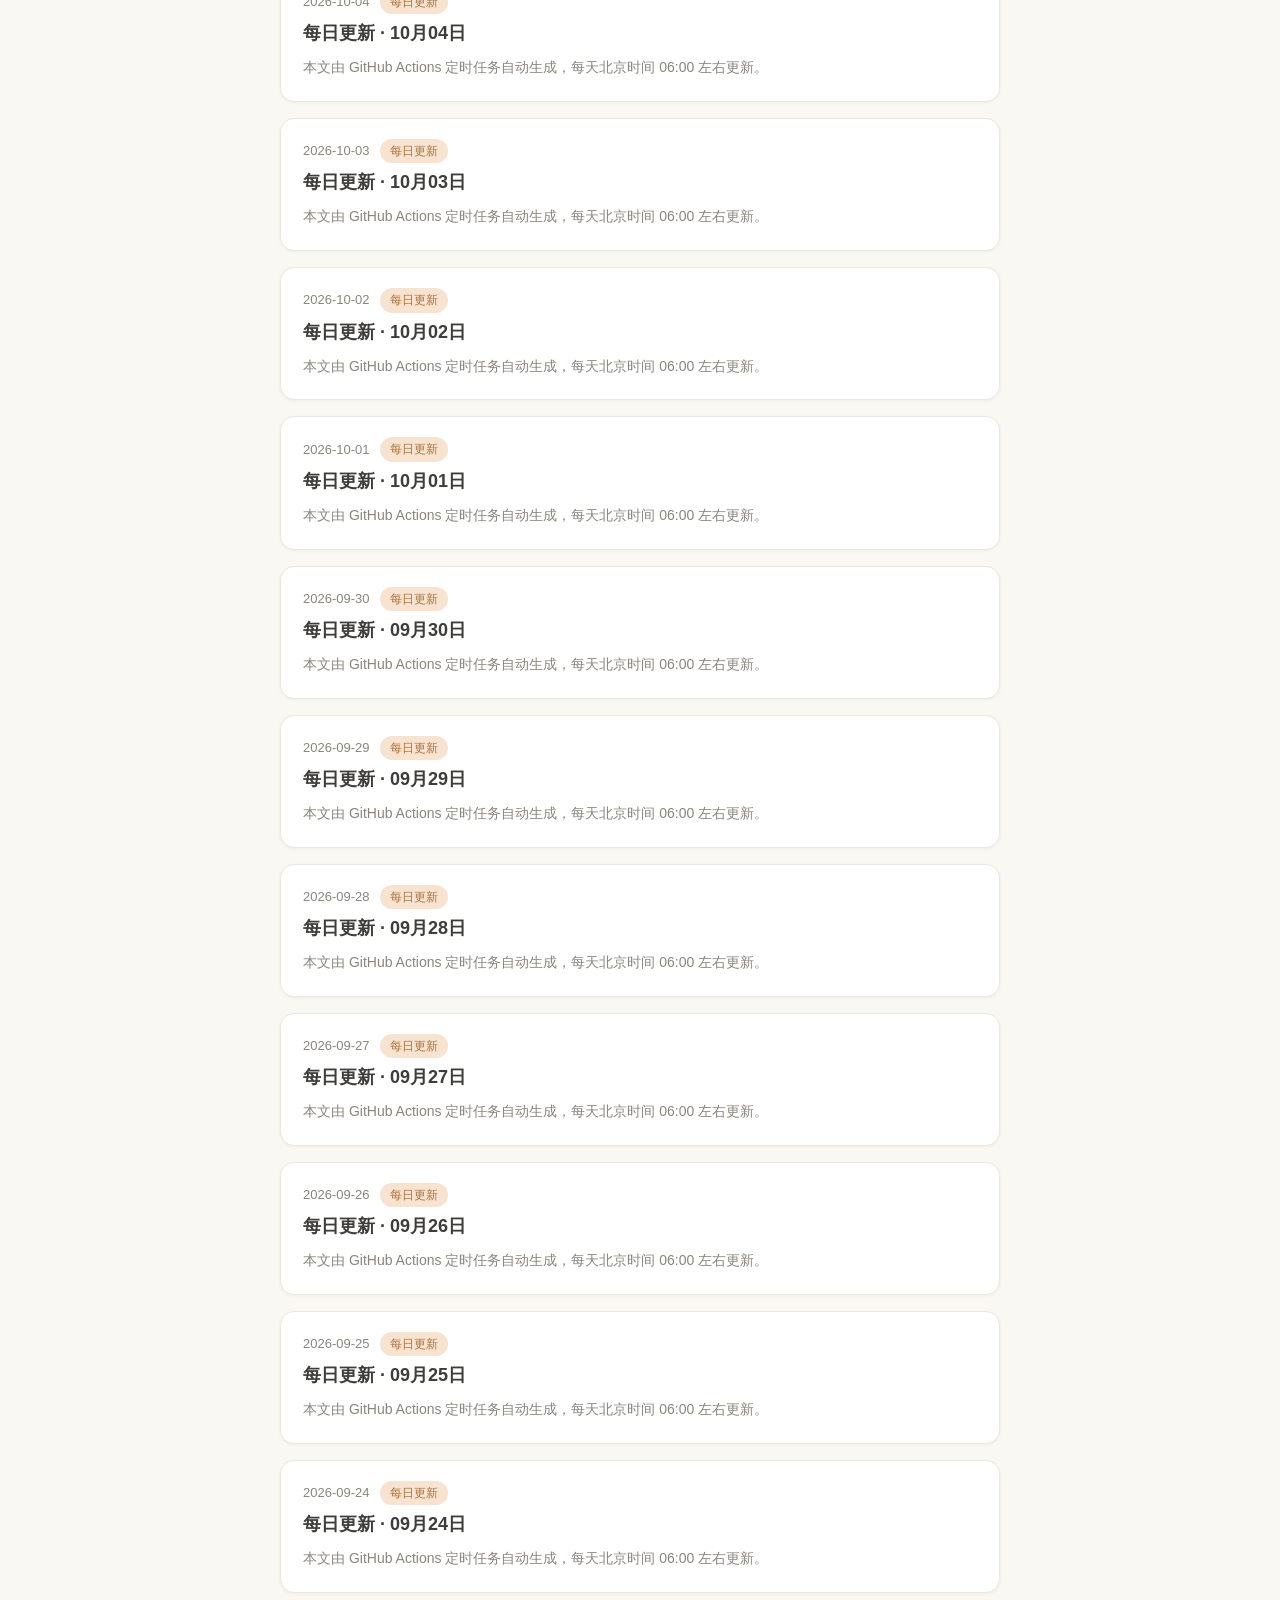
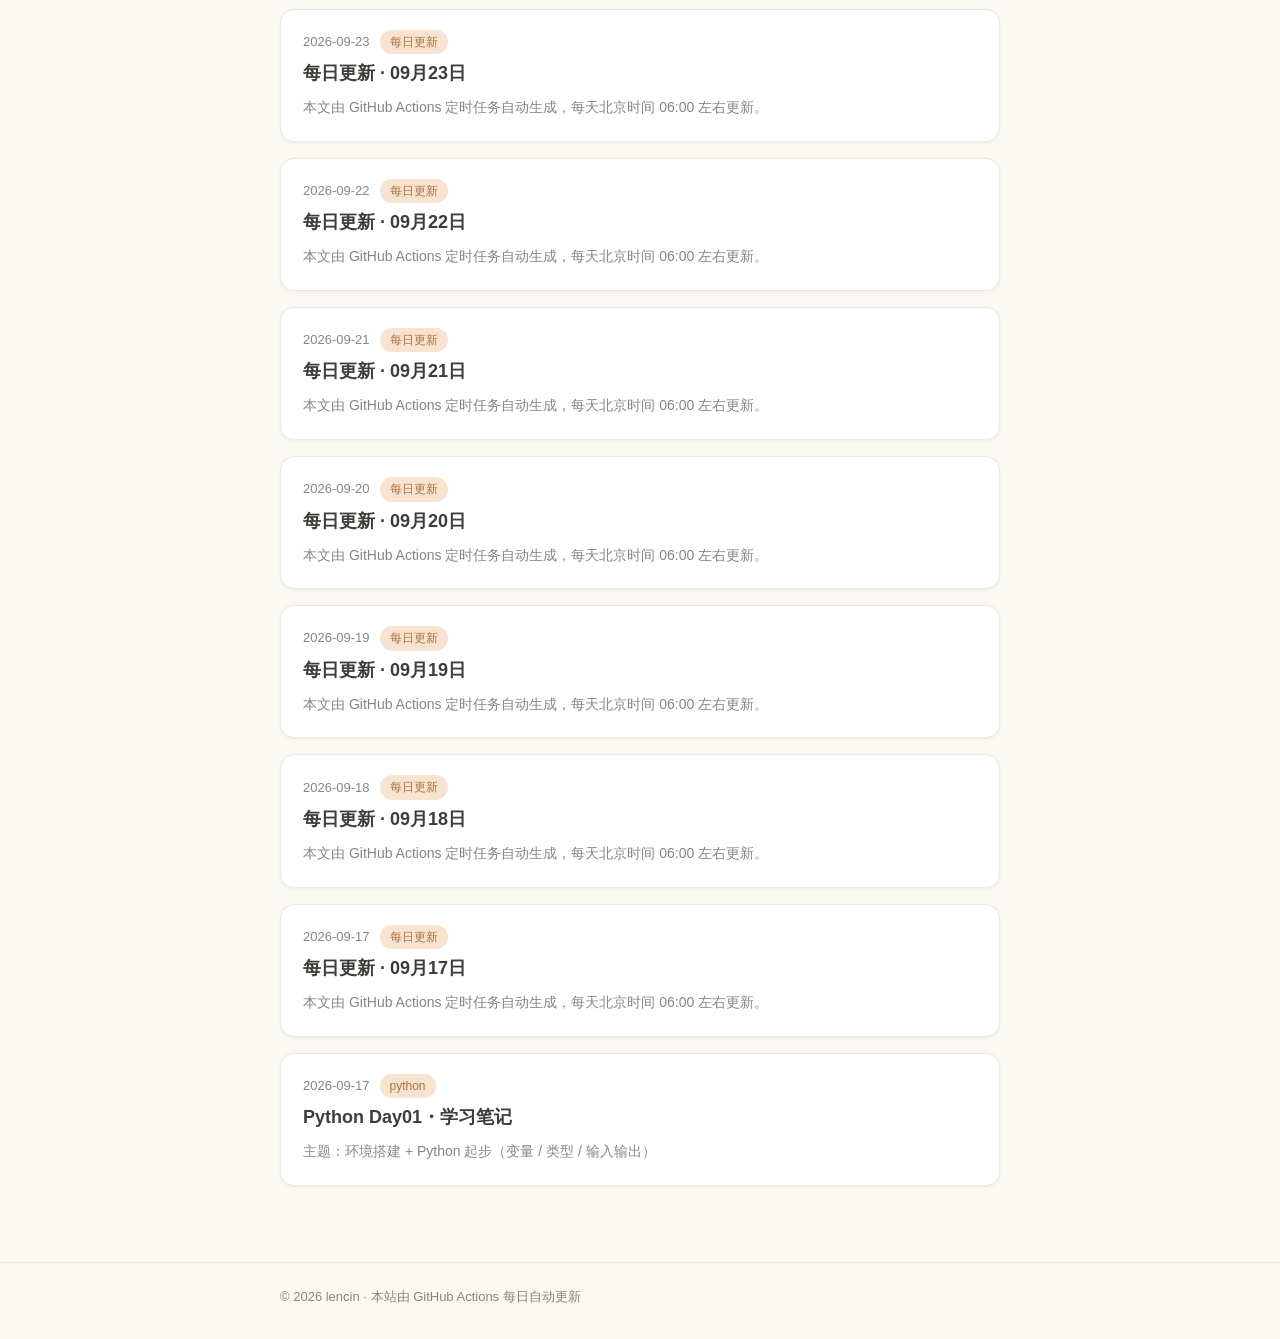
==== commit 1ff18a71: "每日自动更新 2026-11-24" ====
--- a/index.html
+++ b/index.html
@@ -24,14 +24,19 @@
   <p>记录生活、学习与折腾，偶尔更新一点点。</p>
 </section>
 <section class="posts">
-  <h2 class="section-title">全部文章 <span class="count">(69)</span></h2>
+  <h2 class="section-title">全部文章 <span class="count">(70)</span></h2>
   <div class="filter-tabs" role="tablist">
-  <button class="filter-tab active" data-type="all">全部 <span class="count">69</span></button>
-  <button class="filter-tab" data-type="每日更新">每日更新 <span class="count">68</span></button>
+  <button class="filter-tab active" data-type="all">全部 <span class="count">70</span></button>
+  <button class="filter-tab" data-type="每日更新">每日更新 <span class="count">69</span></button>
   <button class="filter-tab" data-type="python">python <span class="count">1</span></button>
   </div>
   <p class="empty" id="filter-empty" style="display:none">该类型下暂无文章。</p>
   <a class="post-card" href="posts/daily.html" data-type="每日更新">
+  <div class="post-meta"><time datetime="2026-11-24">2026-11-24</time><span class="badge">每日更新</span></div>
+  <h3>每日更新 · 11月24日</h3>
+  <p class="post-excerpt">本文由 GitHub Actions 定时任务自动生成，每天北京时间 06:00 左右更新。</p>
+</a>
+<a class="post-card" href="posts/daily.html" data-type="每日更新">
   <div class="post-meta"><time datetime="2026-11-23">2026-11-23</time><span class="badge">每日更新</span></div>
   <h3>每日更新 · 11月23日</h3>
   <p class="post-excerpt">本文由 GitHub Actions 定时任务自动生成，每天北京时间 06:00 左右更新。</p>
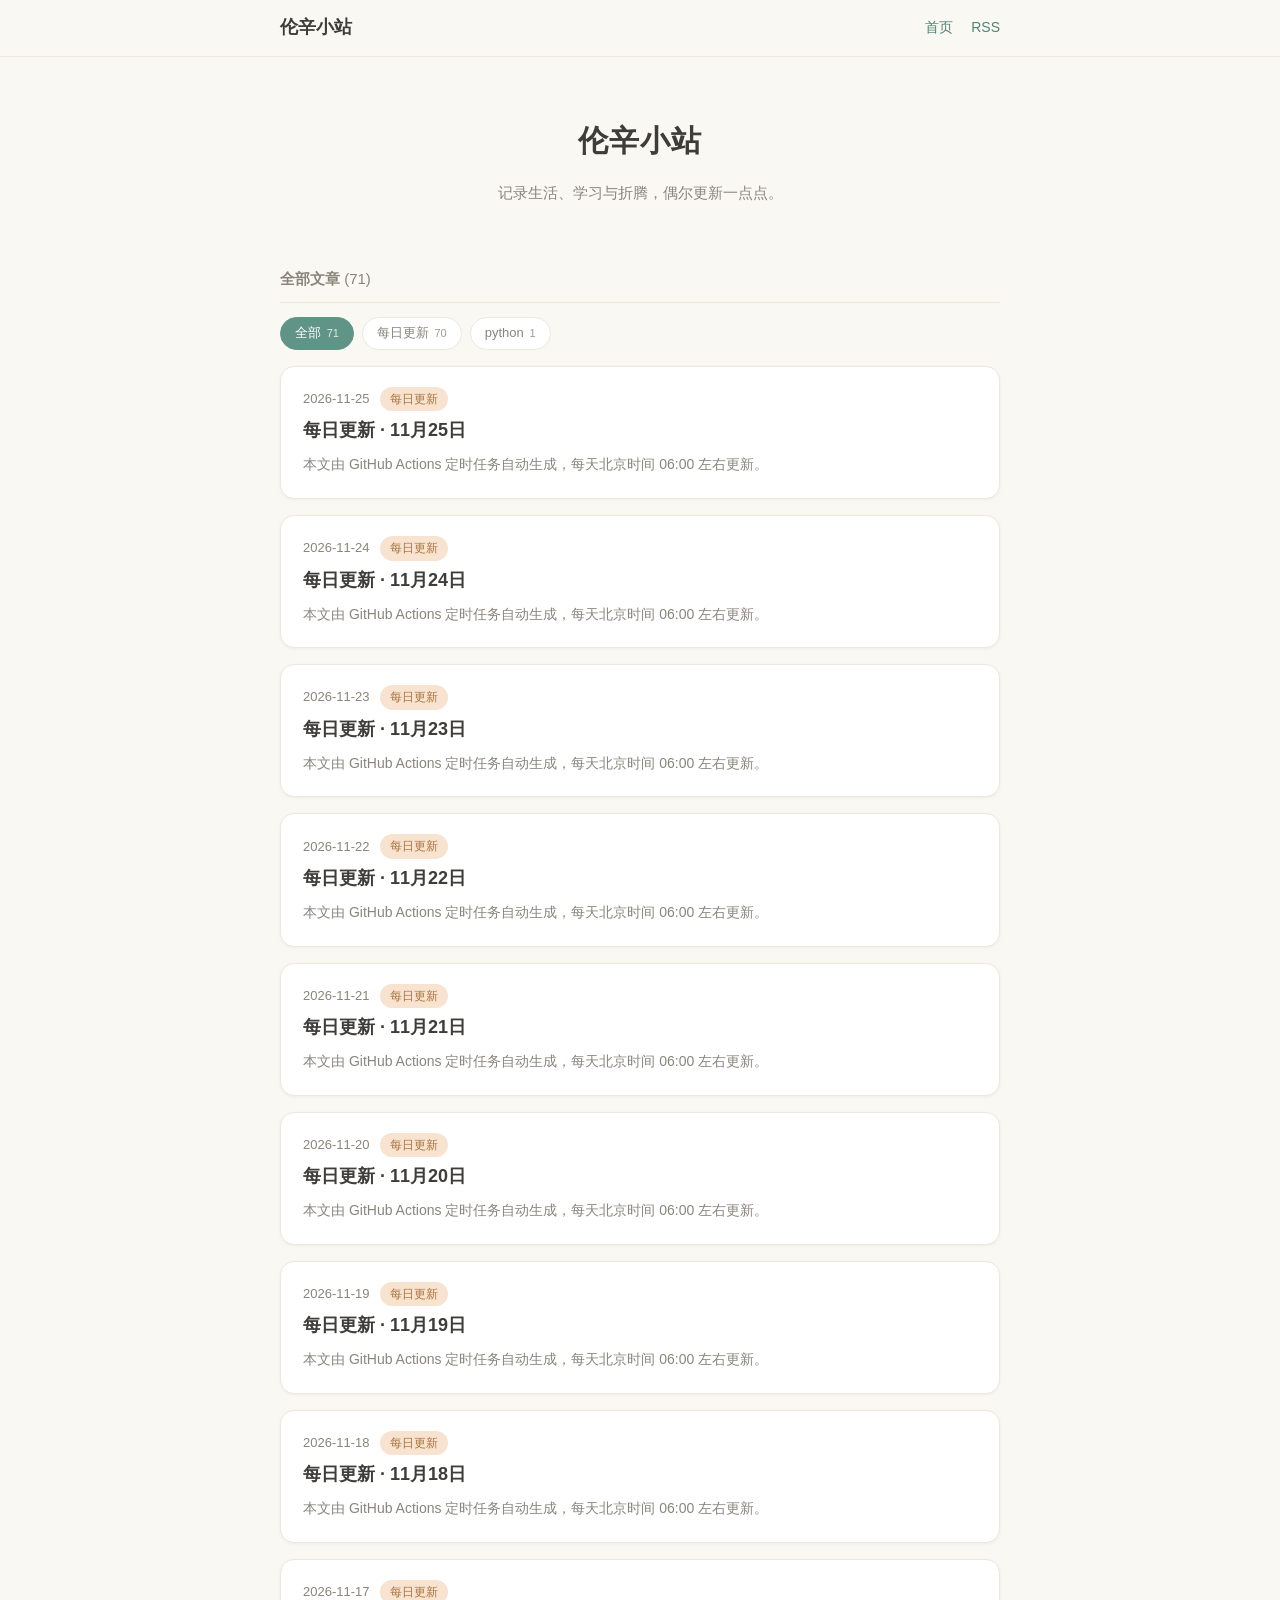
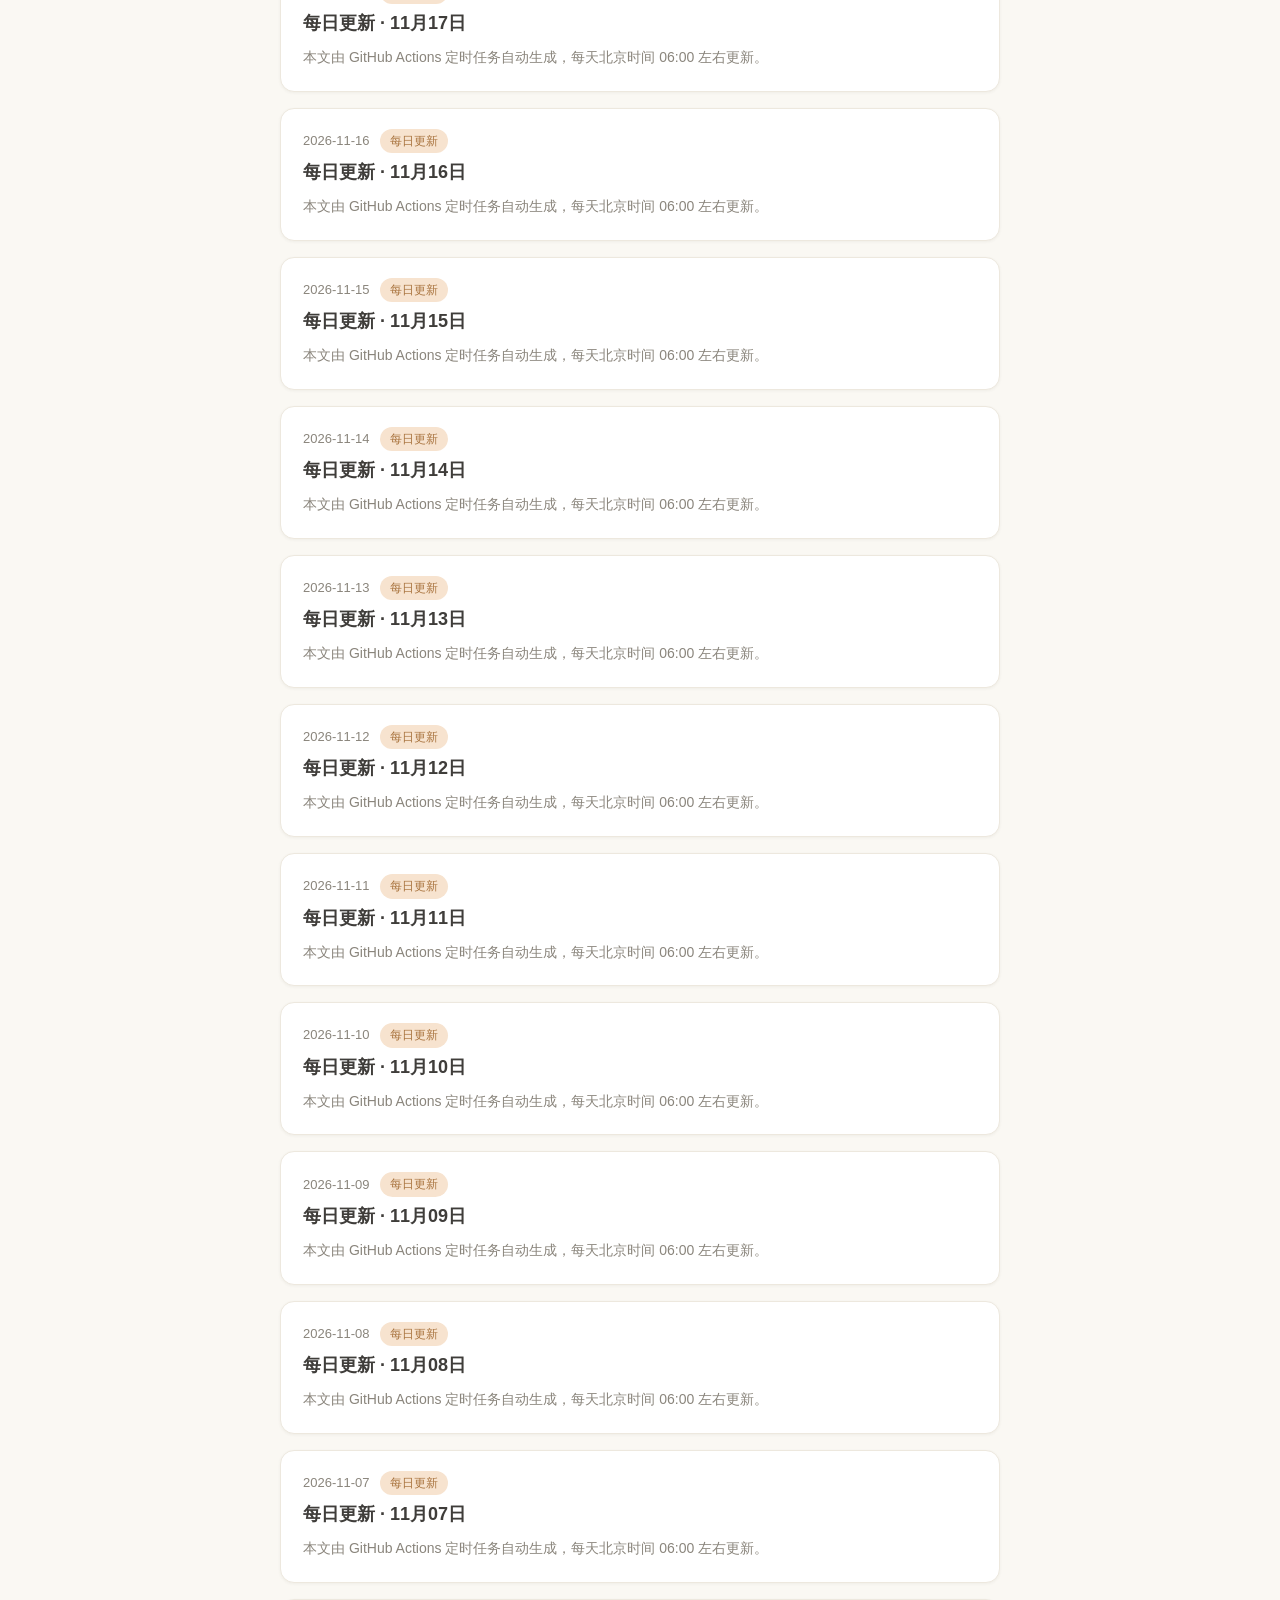
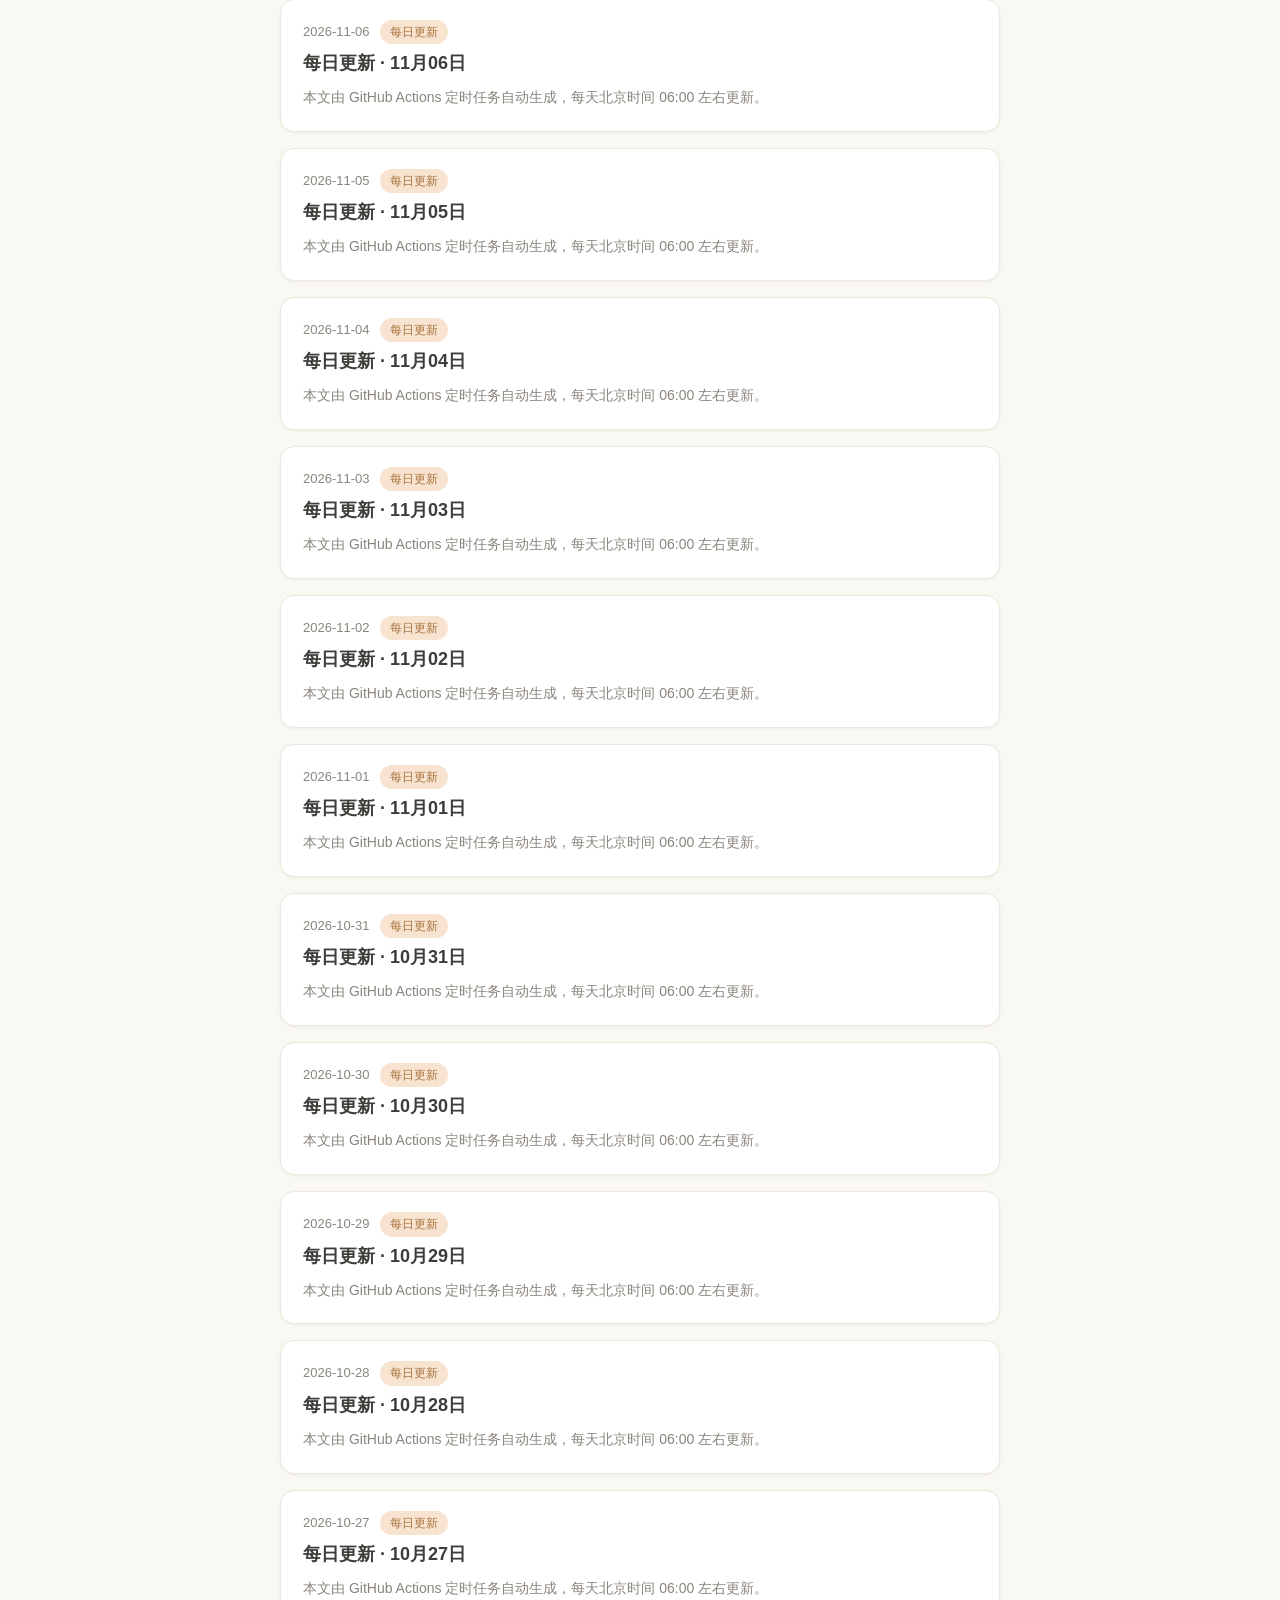
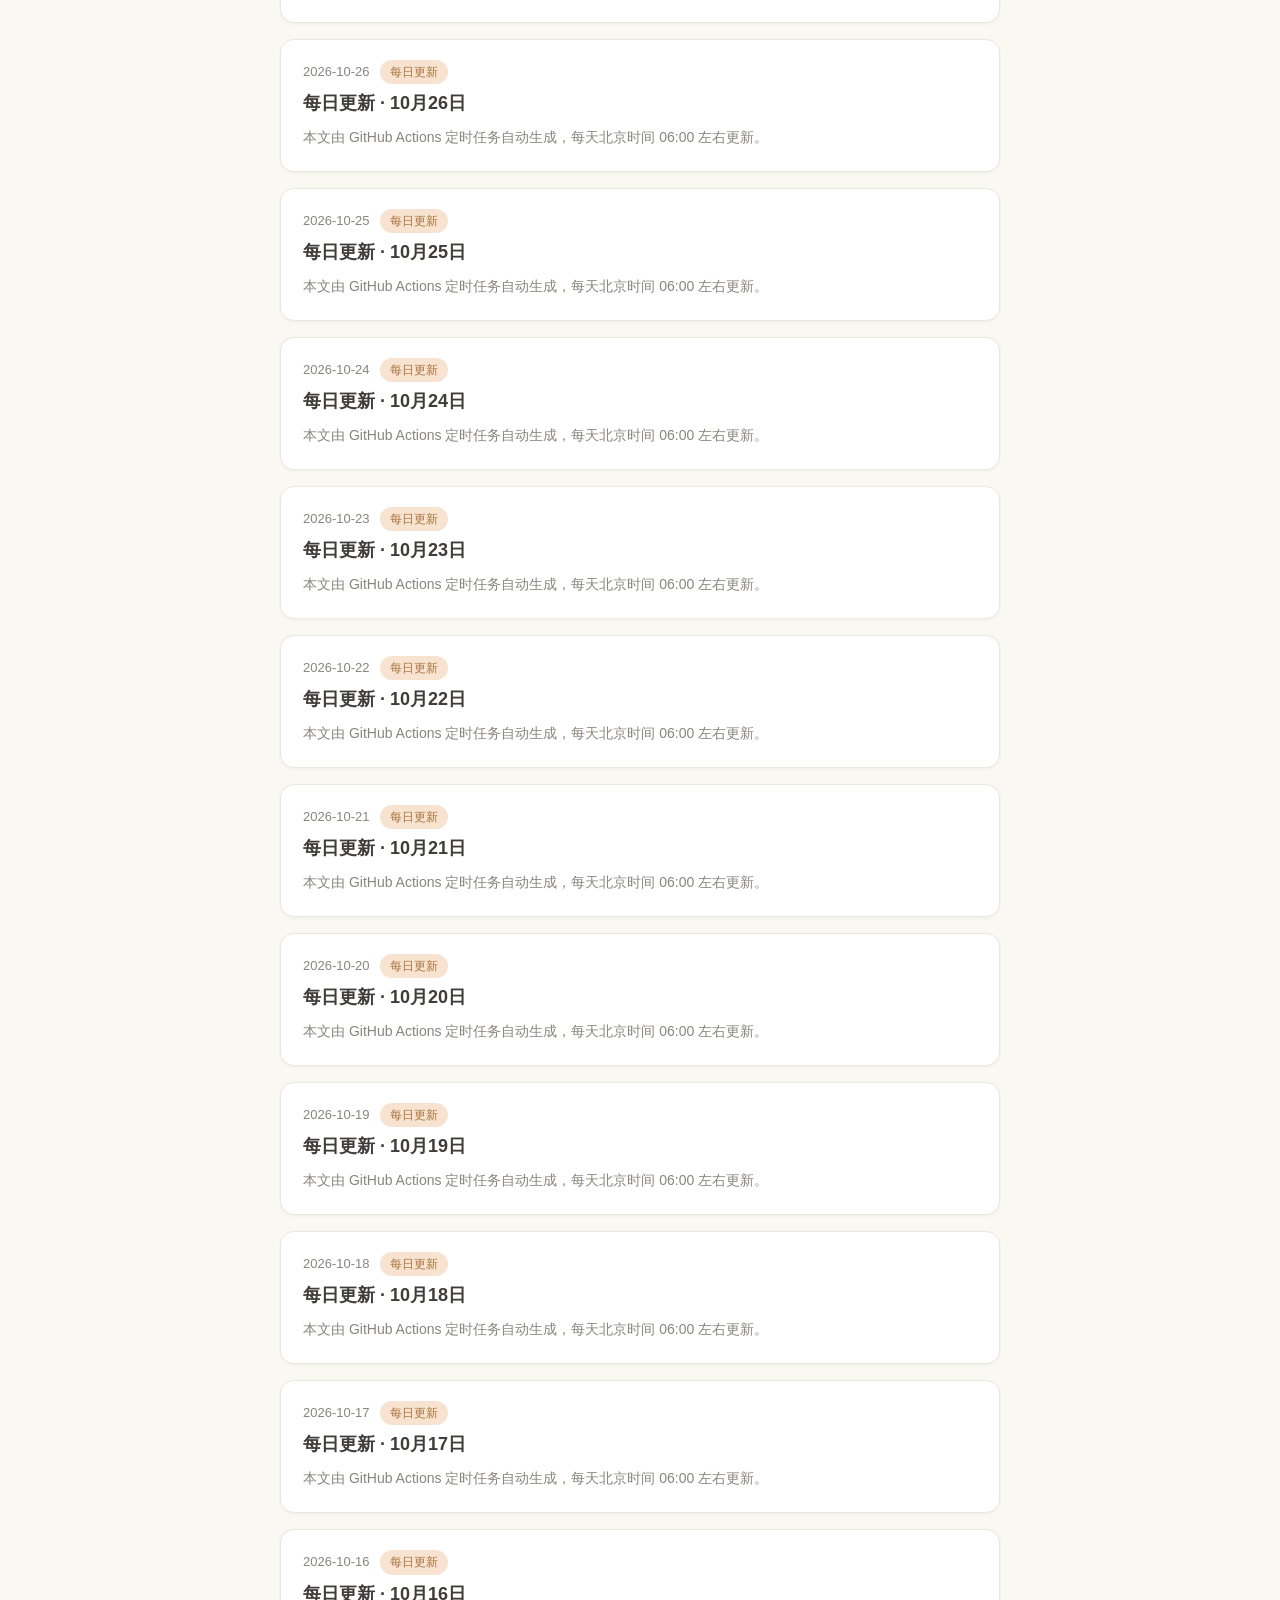
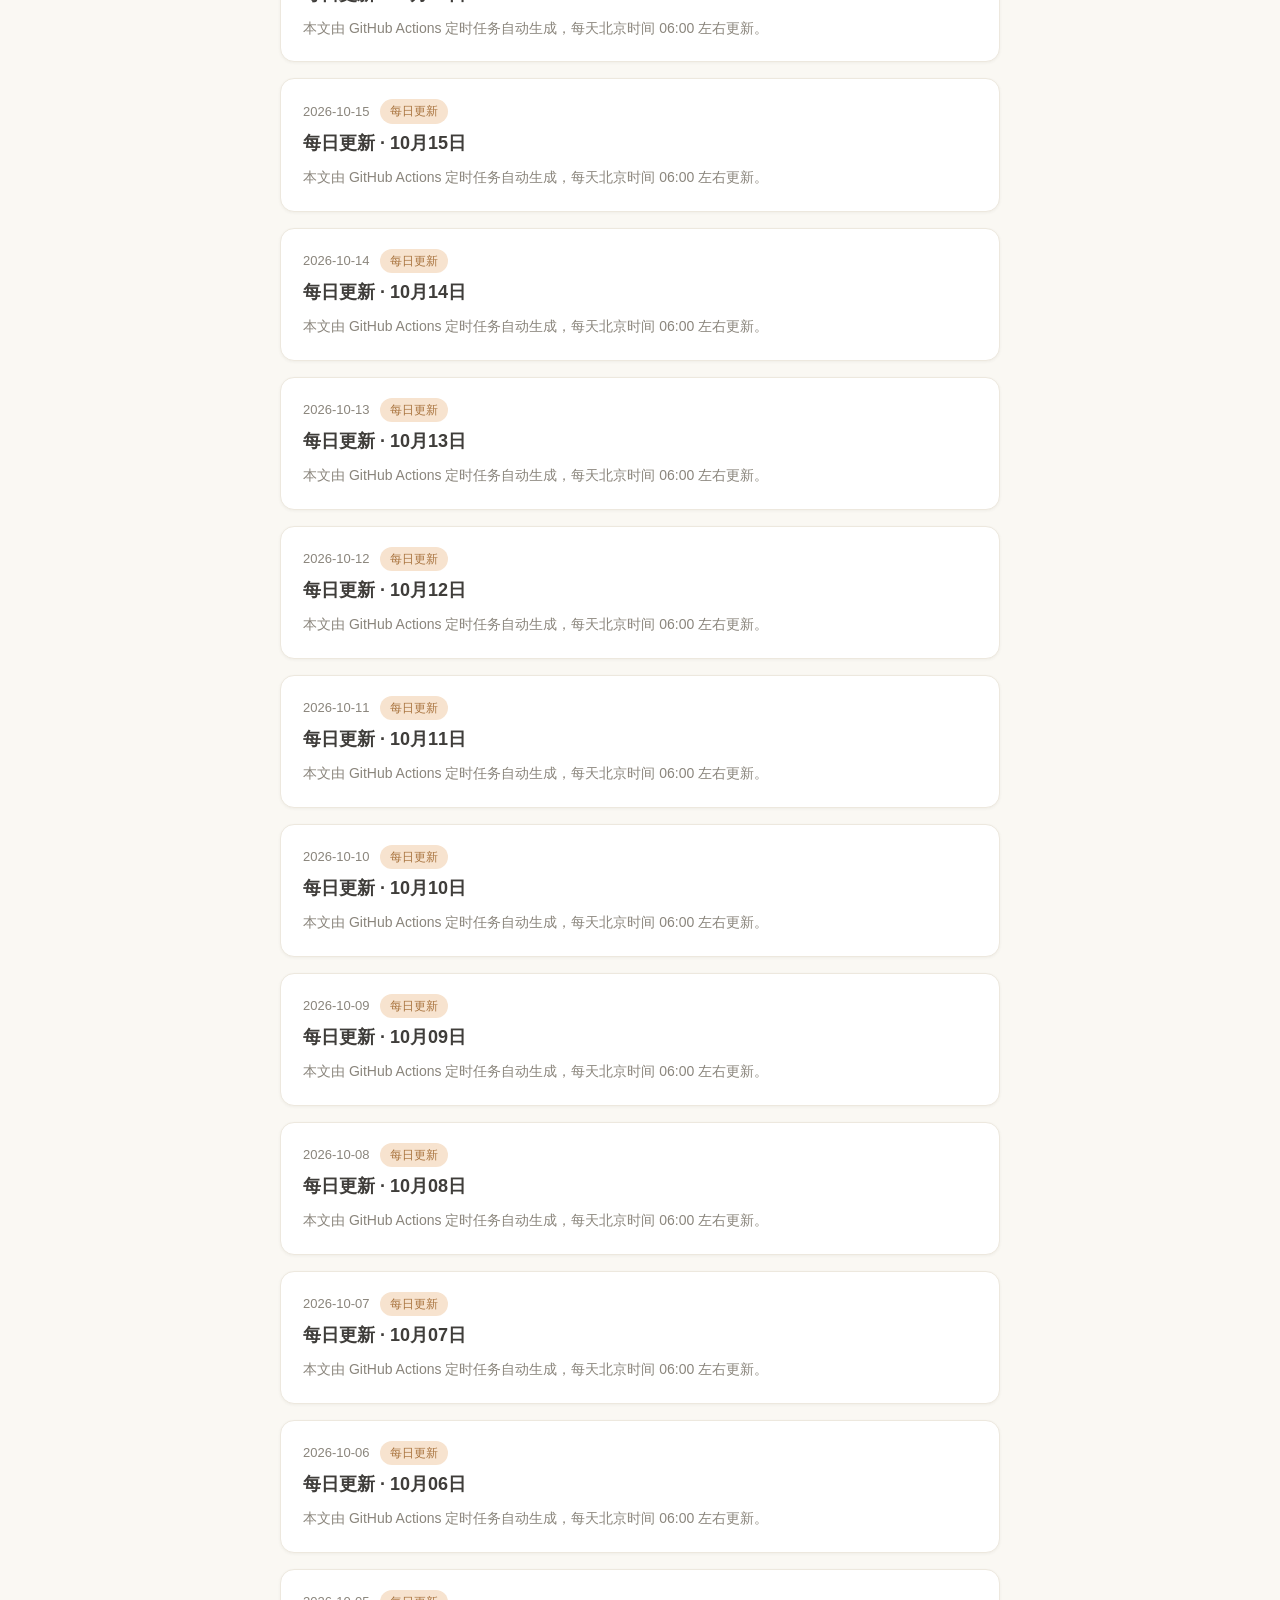
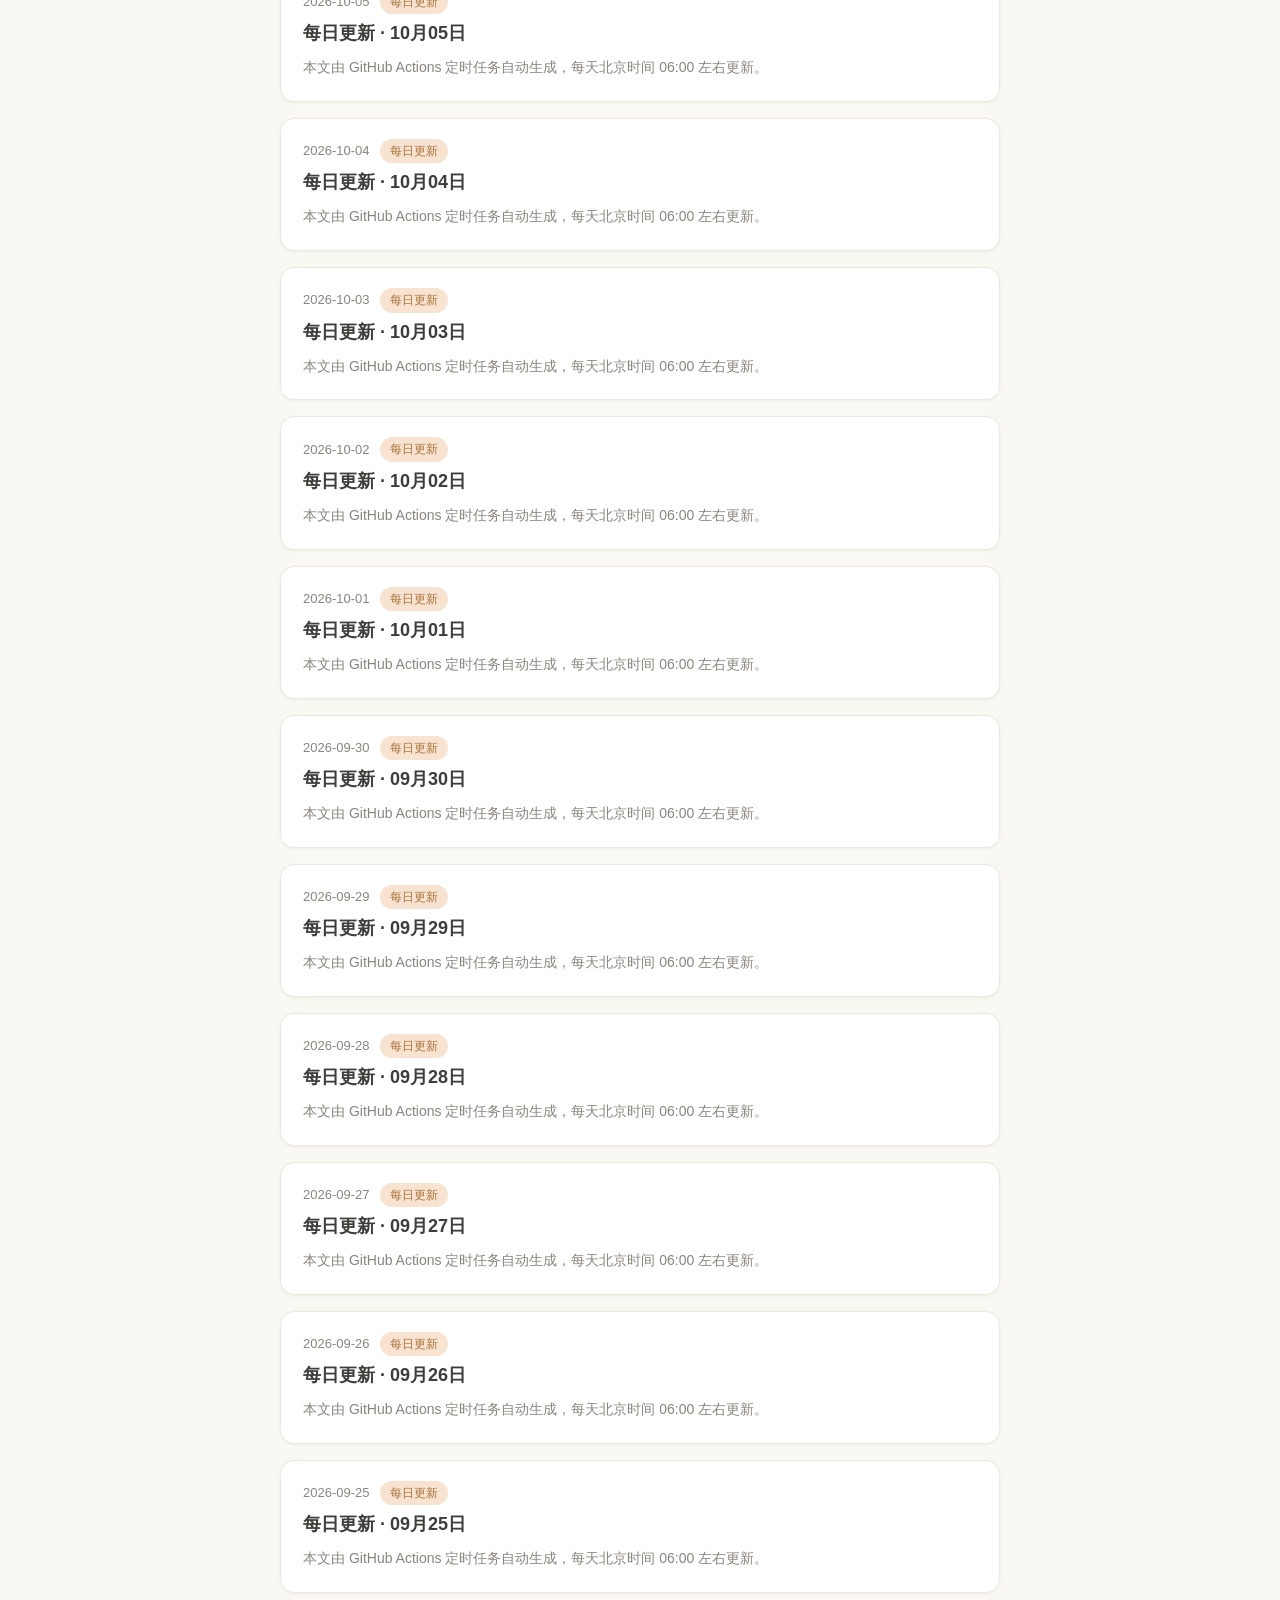
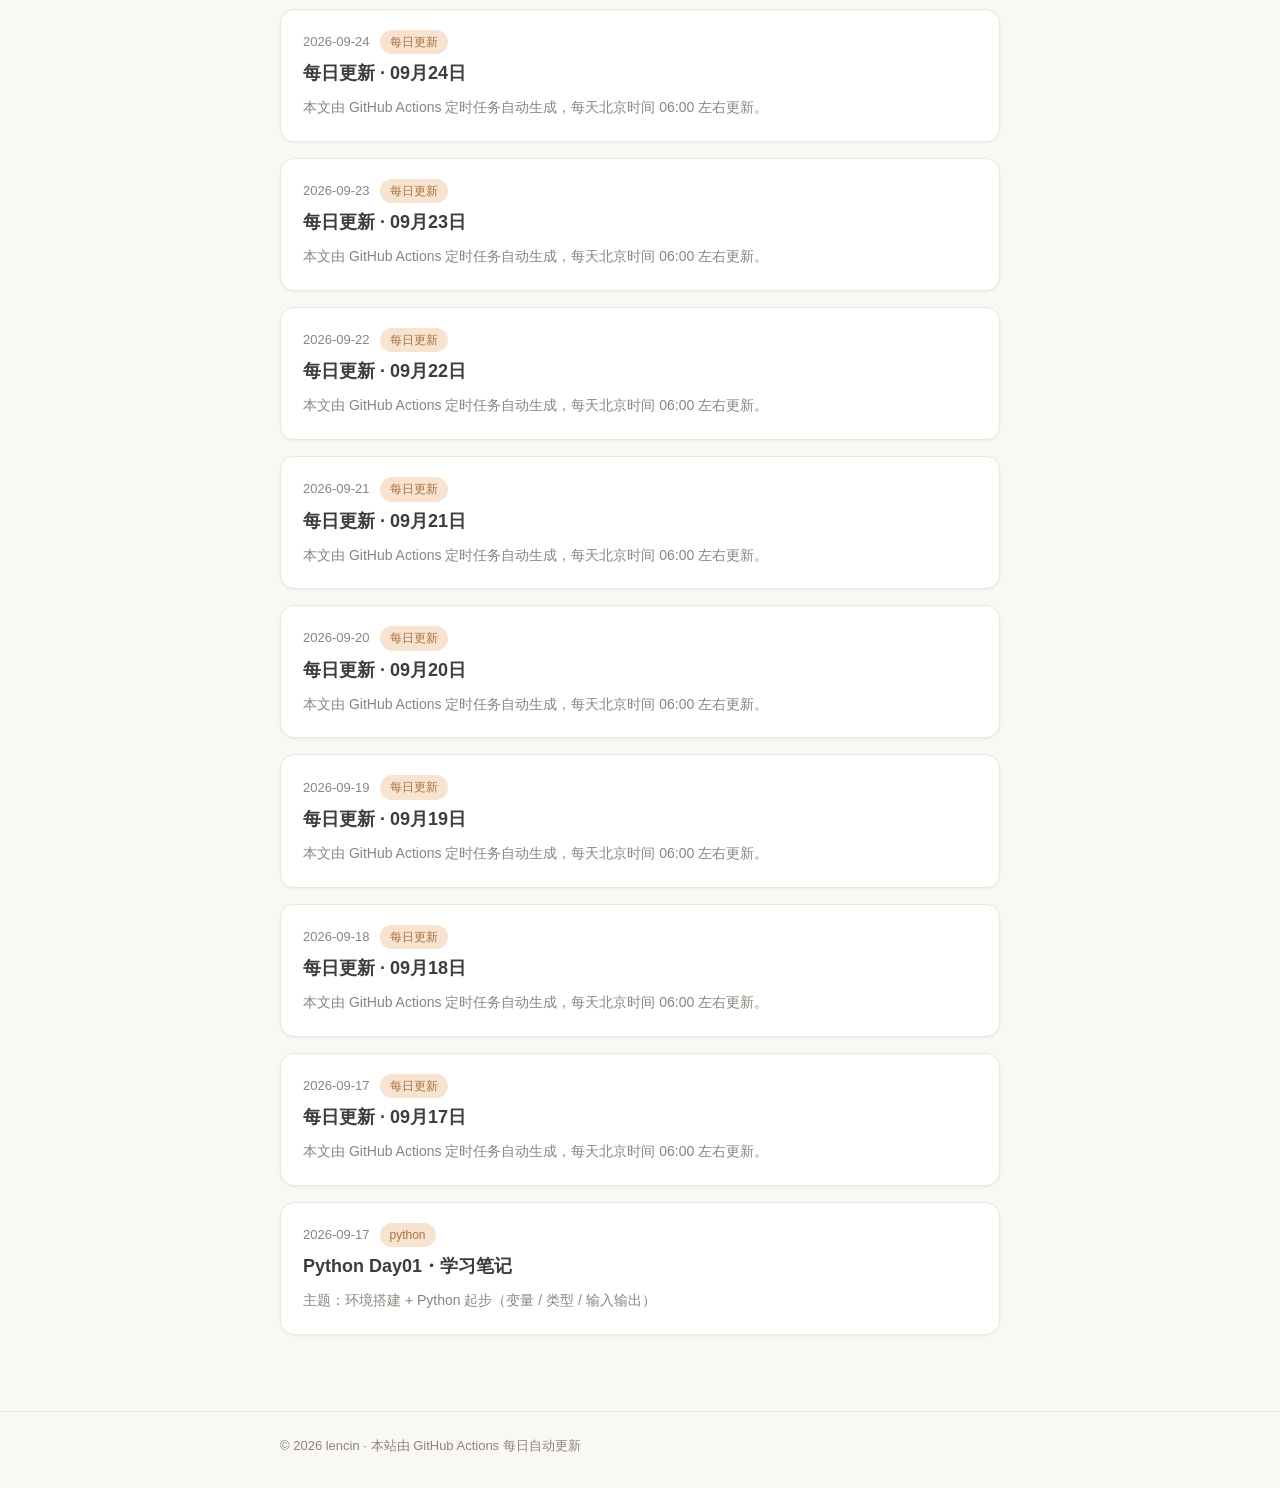
==== commit eecdccfb: "每日自动更新 2026-11-25" ====
--- a/index.html
+++ b/index.html
@@ -24,14 +24,19 @@
   <p>记录生活、学习与折腾，偶尔更新一点点。</p>
 </section>
 <section class="posts">
-  <h2 class="section-title">全部文章 <span class="count">(70)</span></h2>
+  <h2 class="section-title">全部文章 <span class="count">(71)</span></h2>
   <div class="filter-tabs" role="tablist">
-  <button class="filter-tab active" data-type="all">全部 <span class="count">70</span></button>
-  <button class="filter-tab" data-type="每日更新">每日更新 <span class="count">69</span></button>
+  <button class="filter-tab active" data-type="all">全部 <span class="count">71</span></button>
+  <button class="filter-tab" data-type="每日更新">每日更新 <span class="count">70</span></button>
   <button class="filter-tab" data-type="python">python <span class="count">1</span></button>
   </div>
   <p class="empty" id="filter-empty" style="display:none">该类型下暂无文章。</p>
   <a class="post-card" href="posts/daily.html" data-type="每日更新">
+  <div class="post-meta"><time datetime="2026-11-25">2026-11-25</time><span class="badge">每日更新</span></div>
+  <h3>每日更新 · 11月25日</h3>
+  <p class="post-excerpt">本文由 GitHub Actions 定时任务自动生成，每天北京时间 06:00 左右更新。</p>
+</a>
+<a class="post-card" href="posts/daily.html" data-type="每日更新">
   <div class="post-meta"><time datetime="2026-11-24">2026-11-24</time><span class="badge">每日更新</span></div>
   <h3>每日更新 · 11月24日</h3>
   <p class="post-excerpt">本文由 GitHub Actions 定时任务自动生成，每天北京时间 06:00 左右更新。</p>
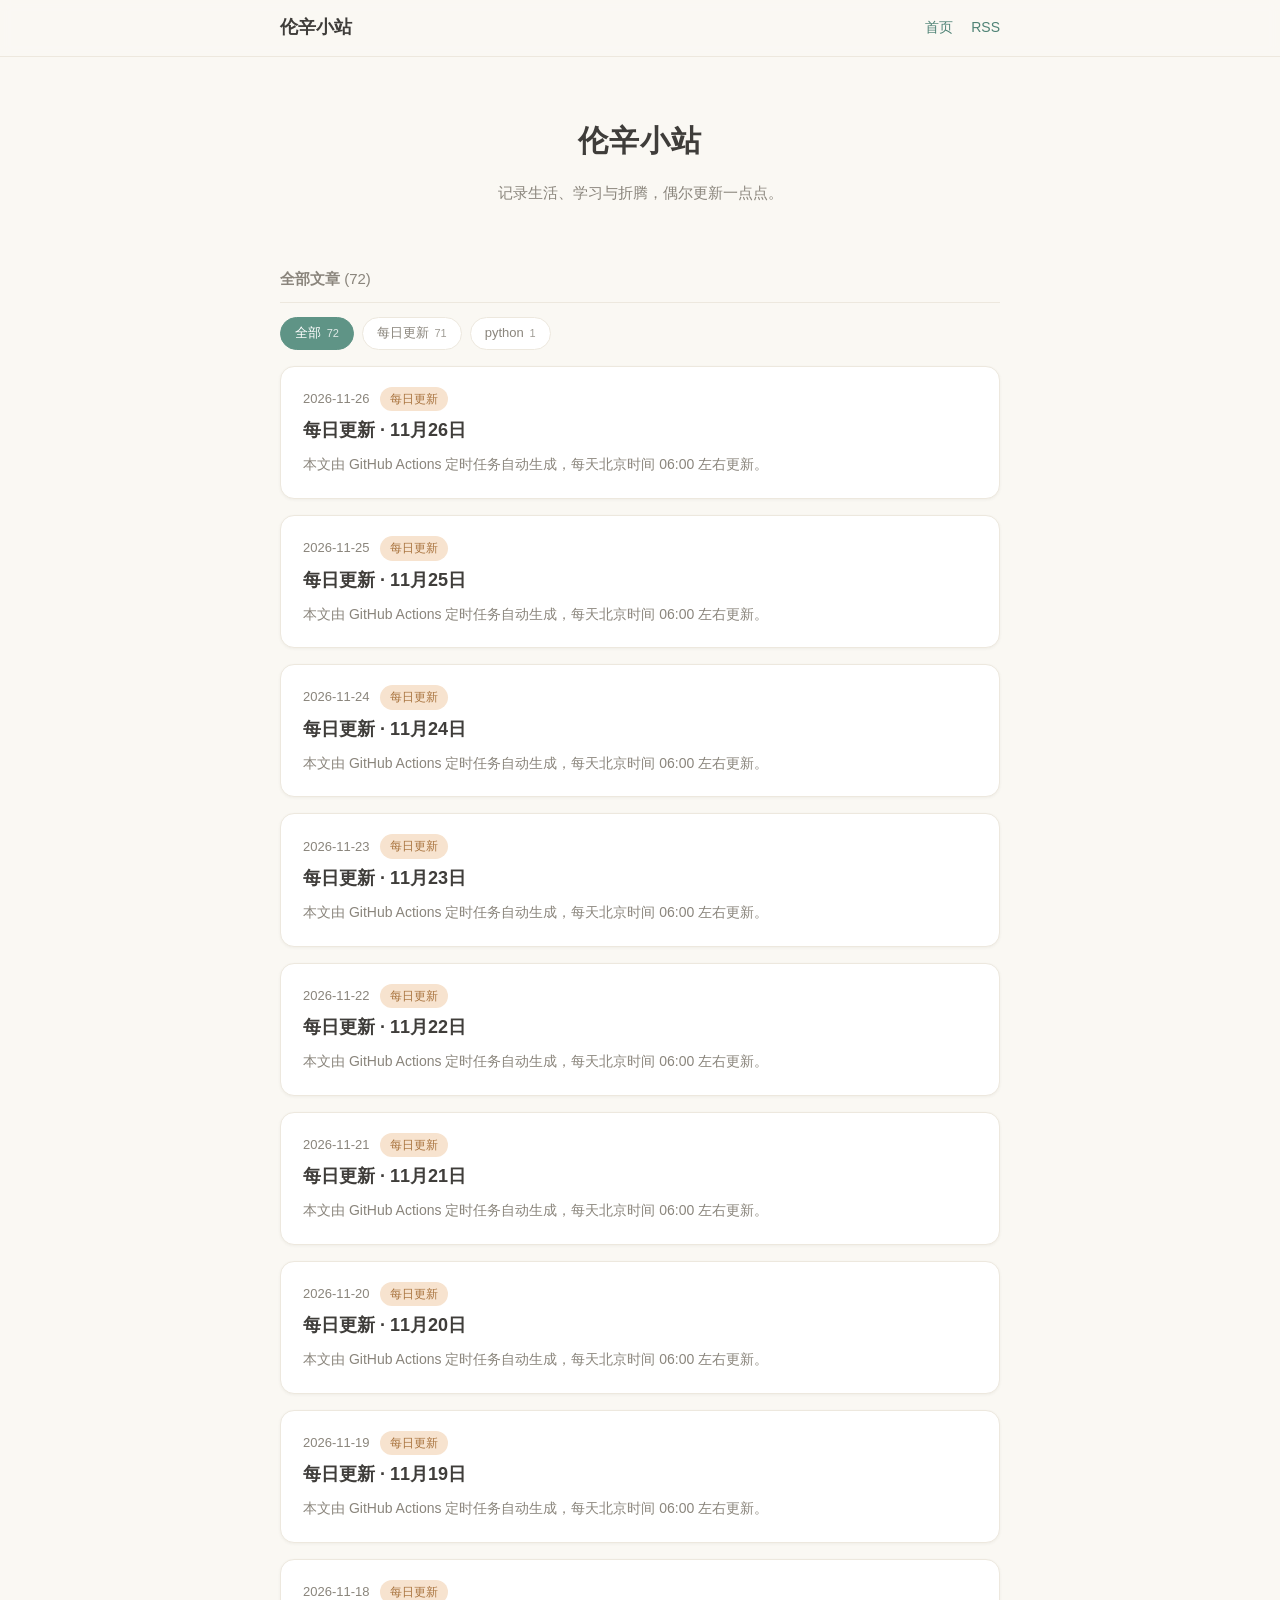
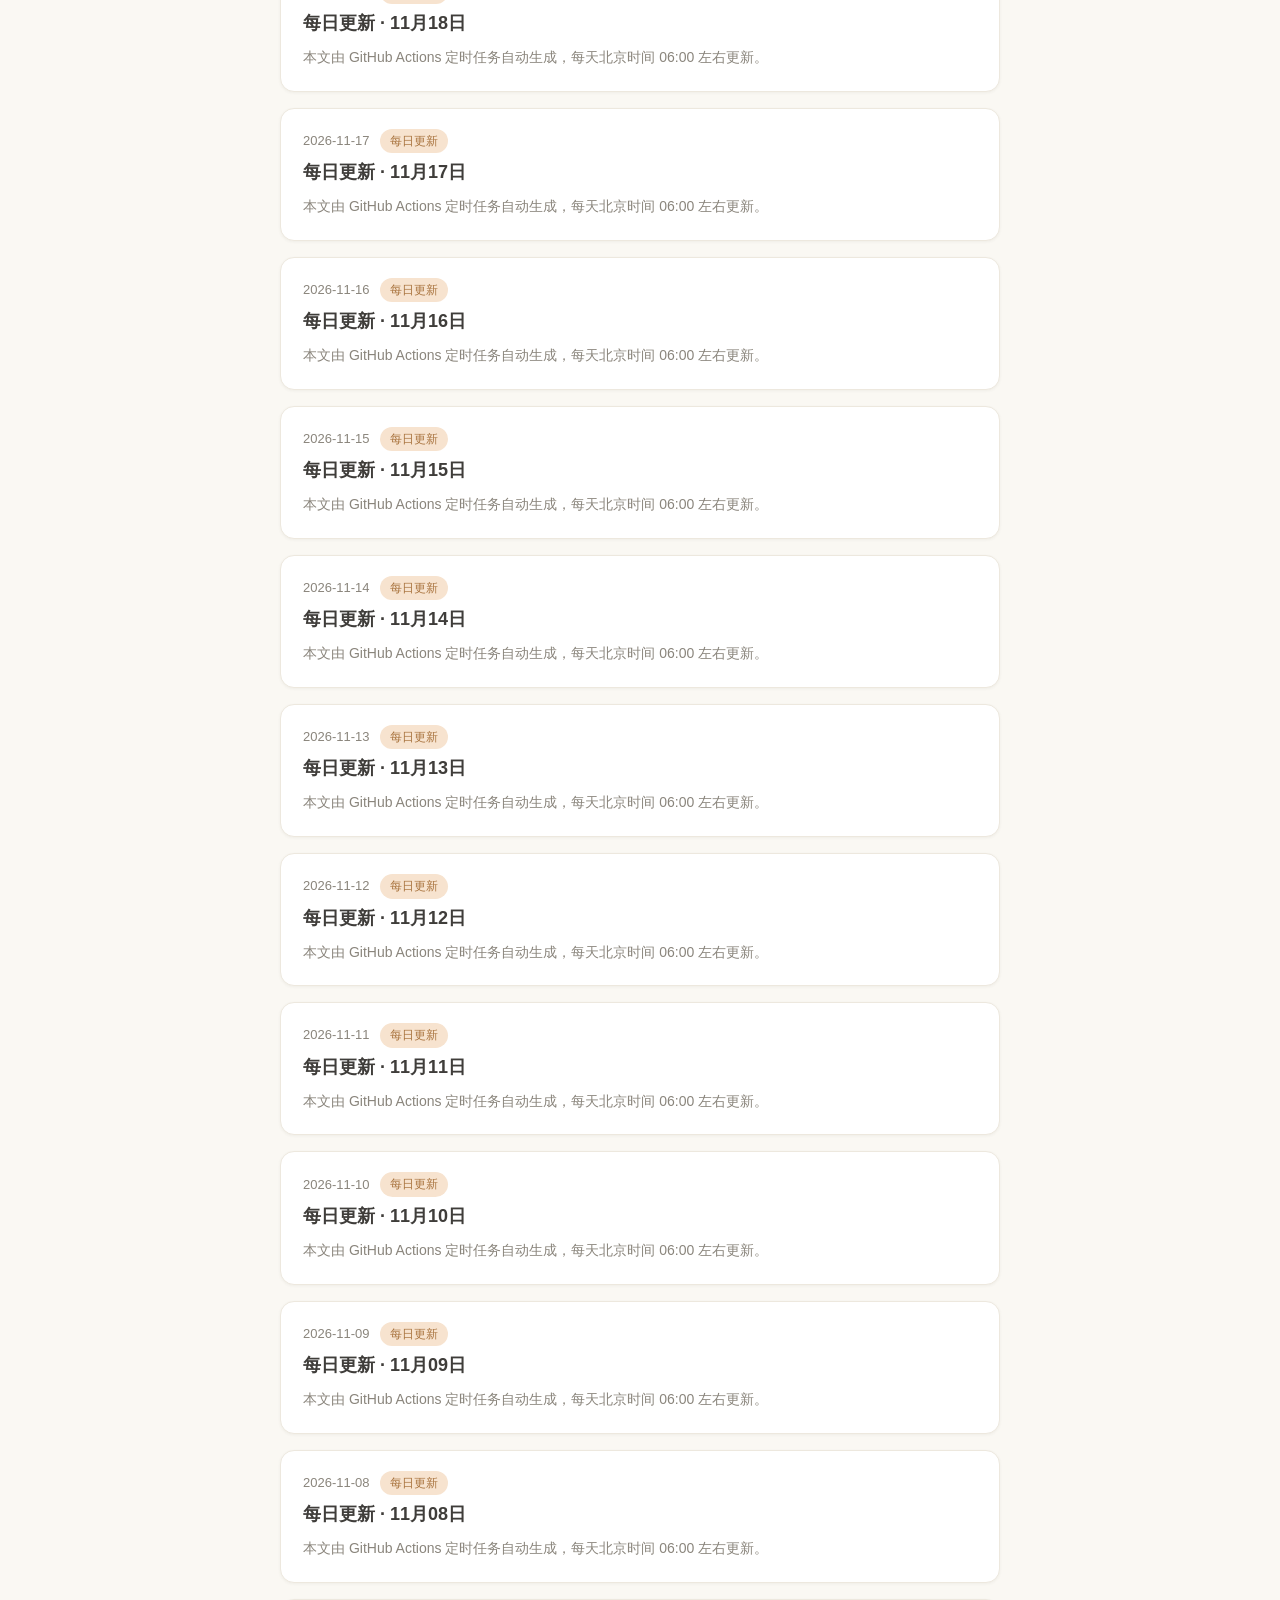
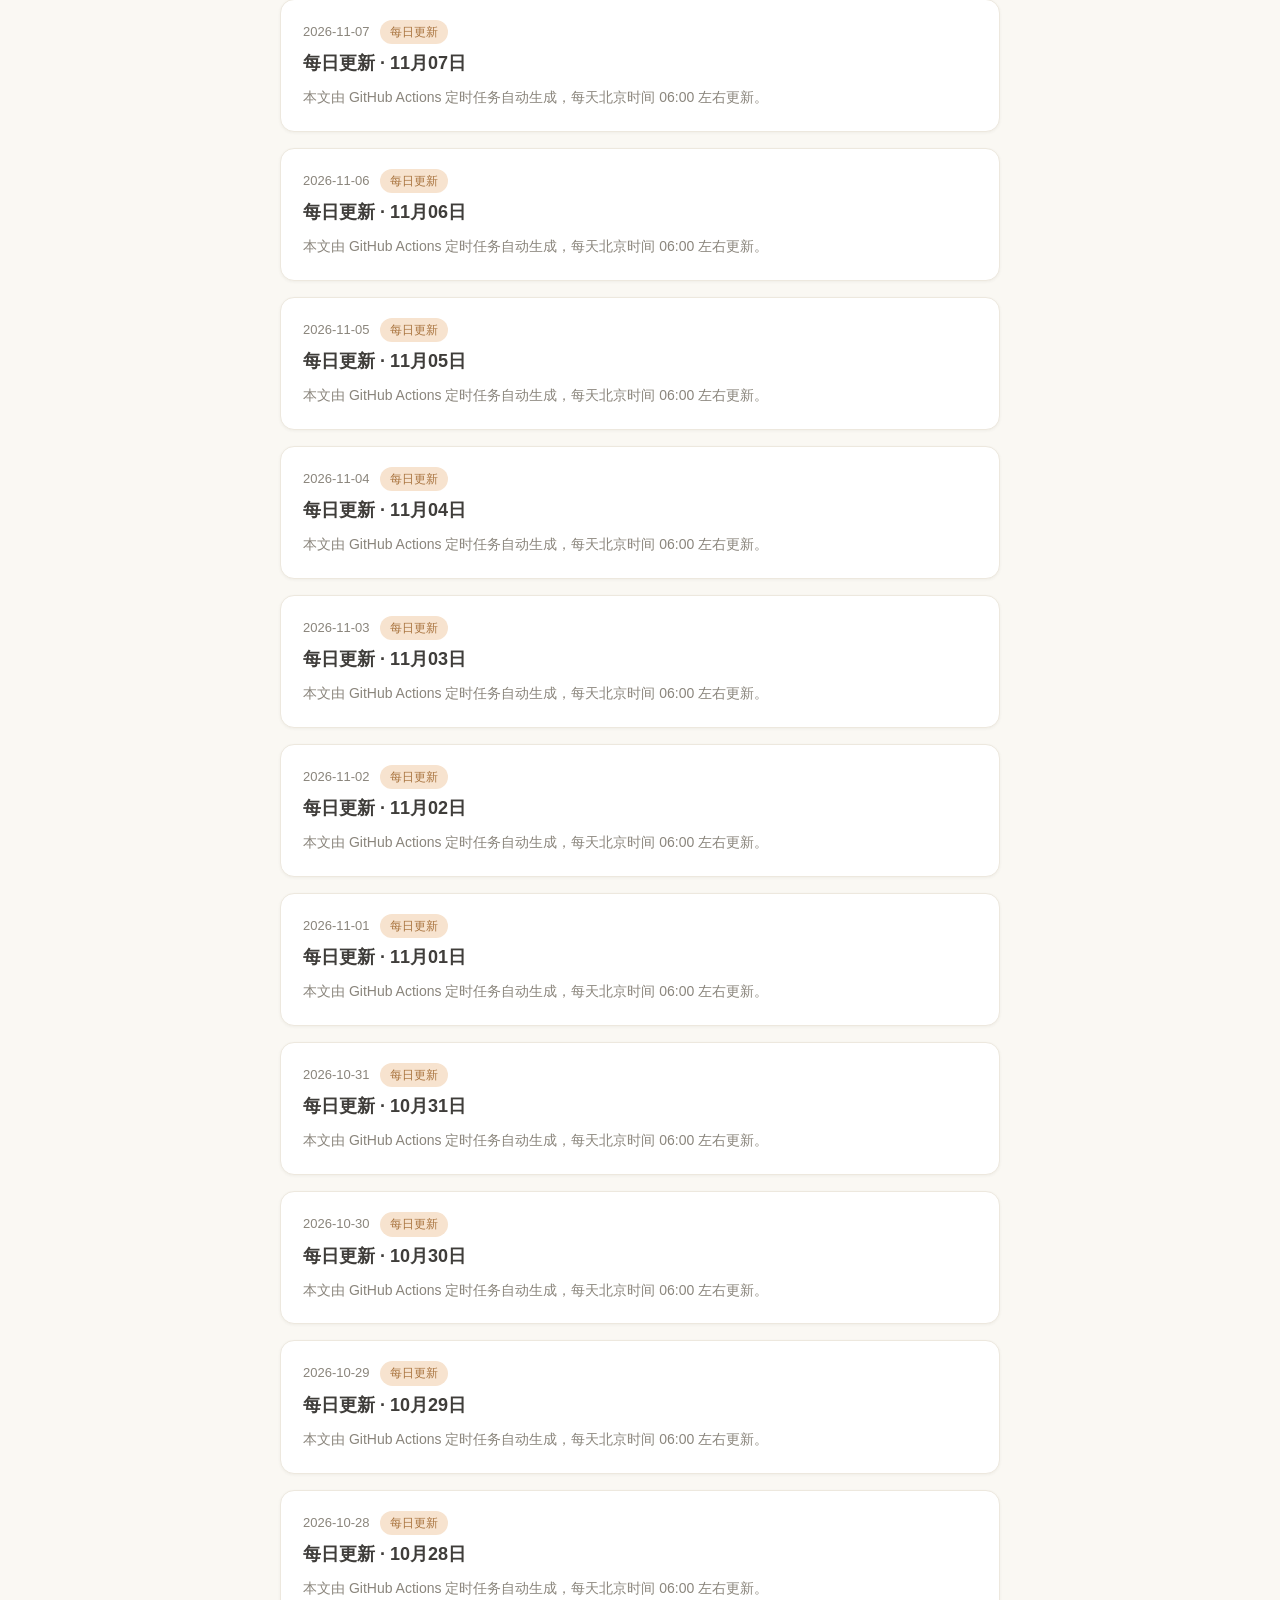
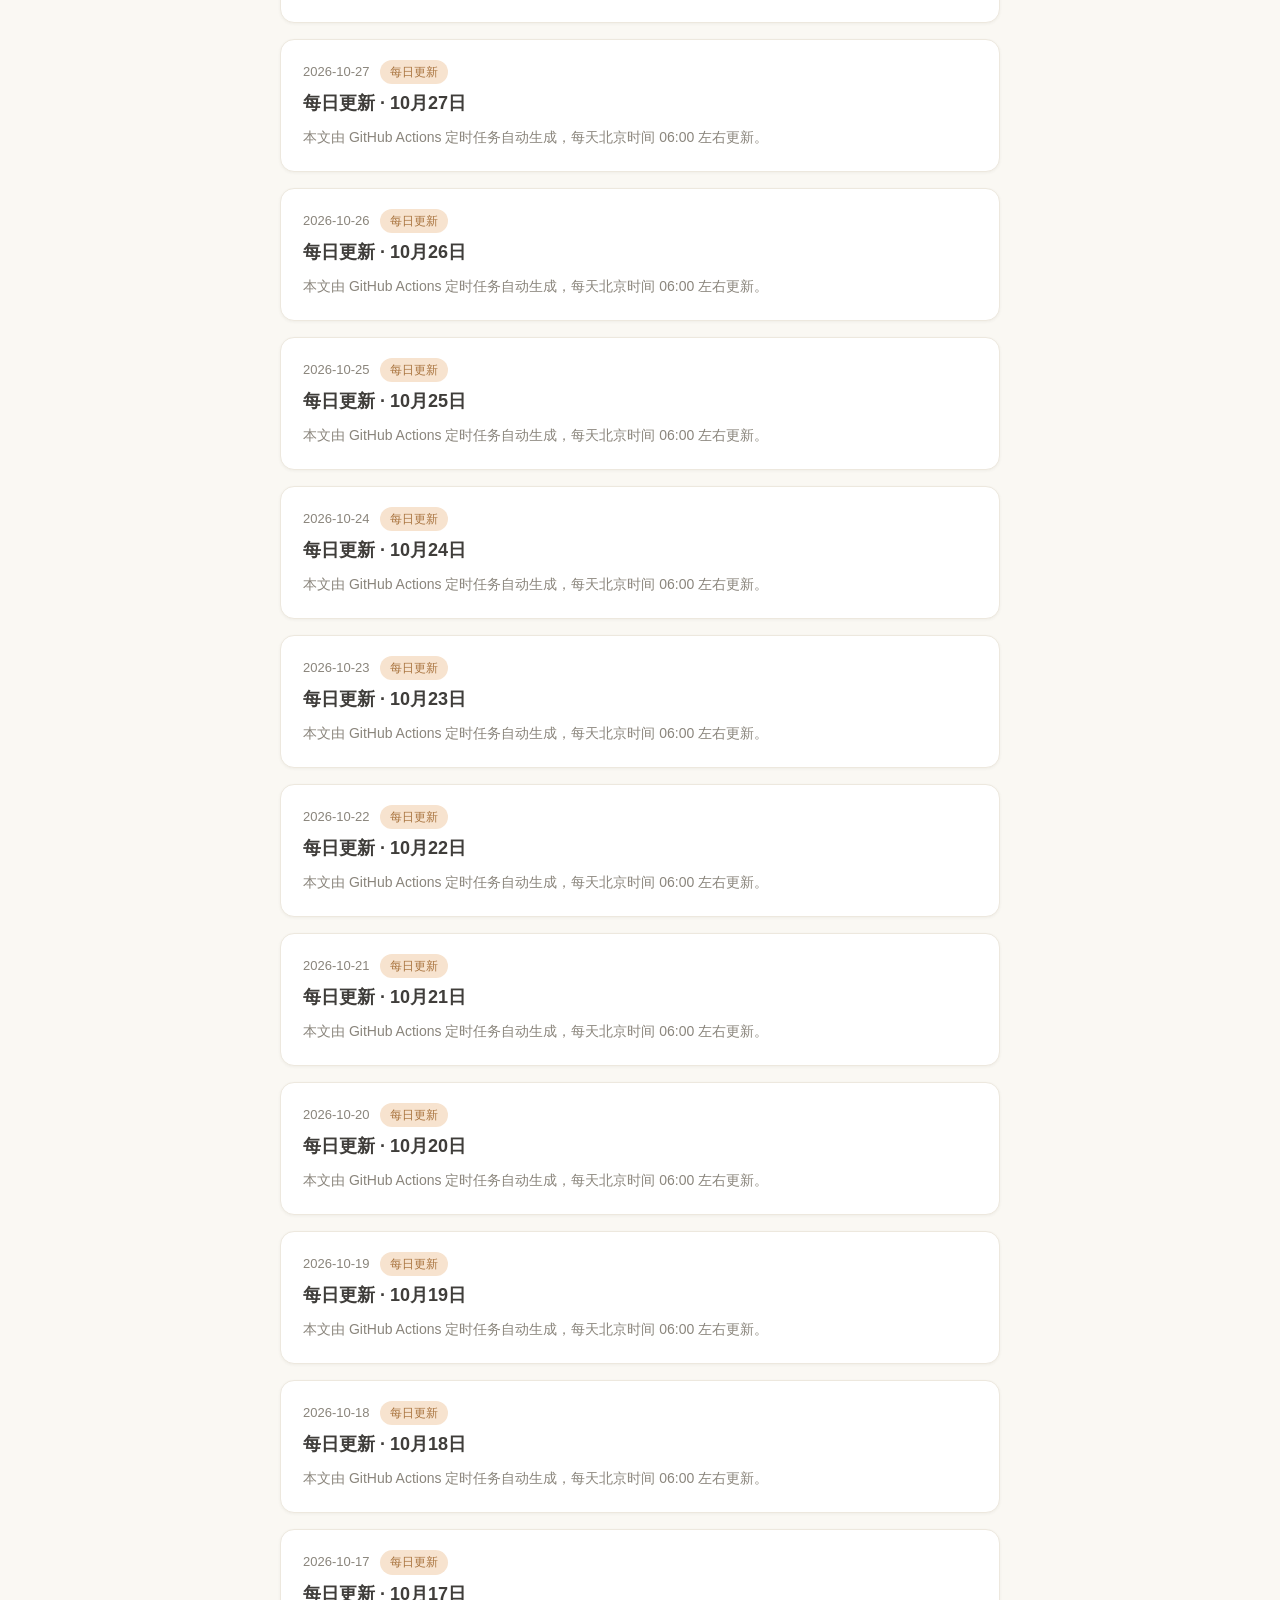
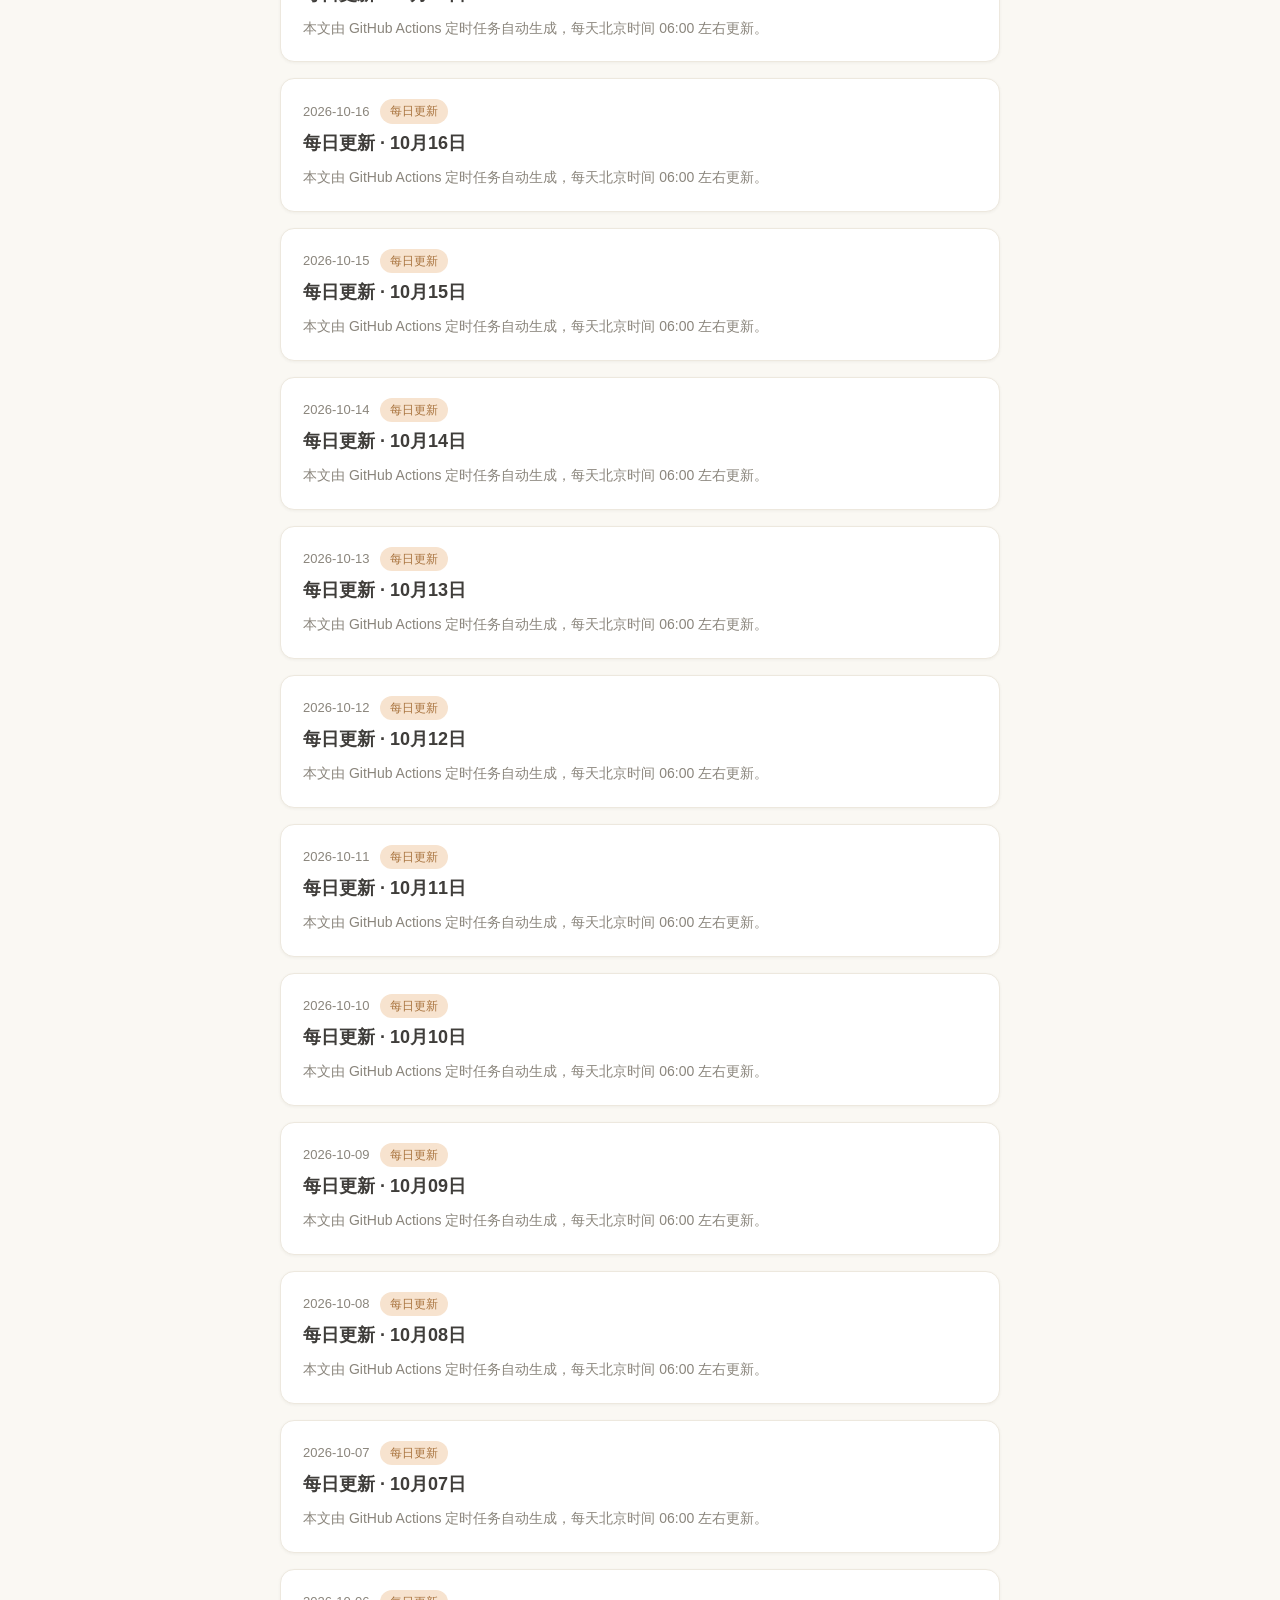
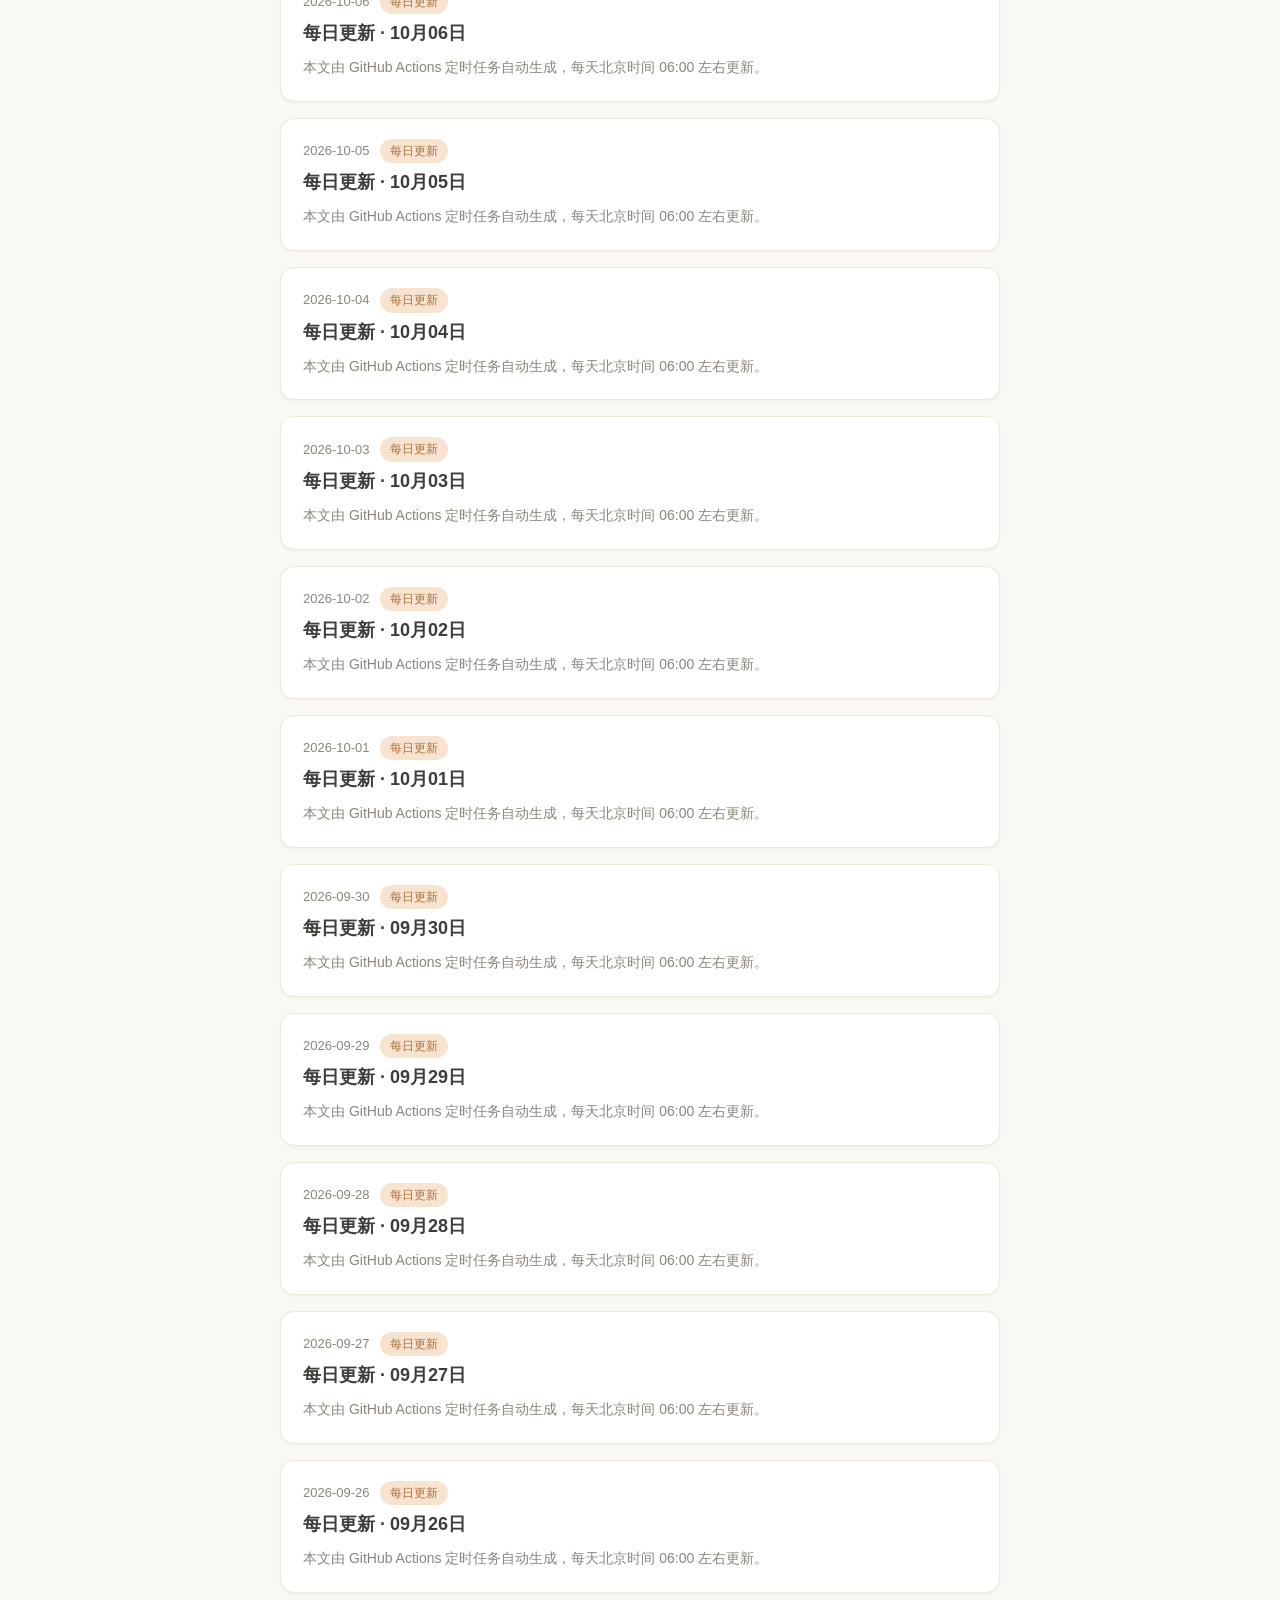
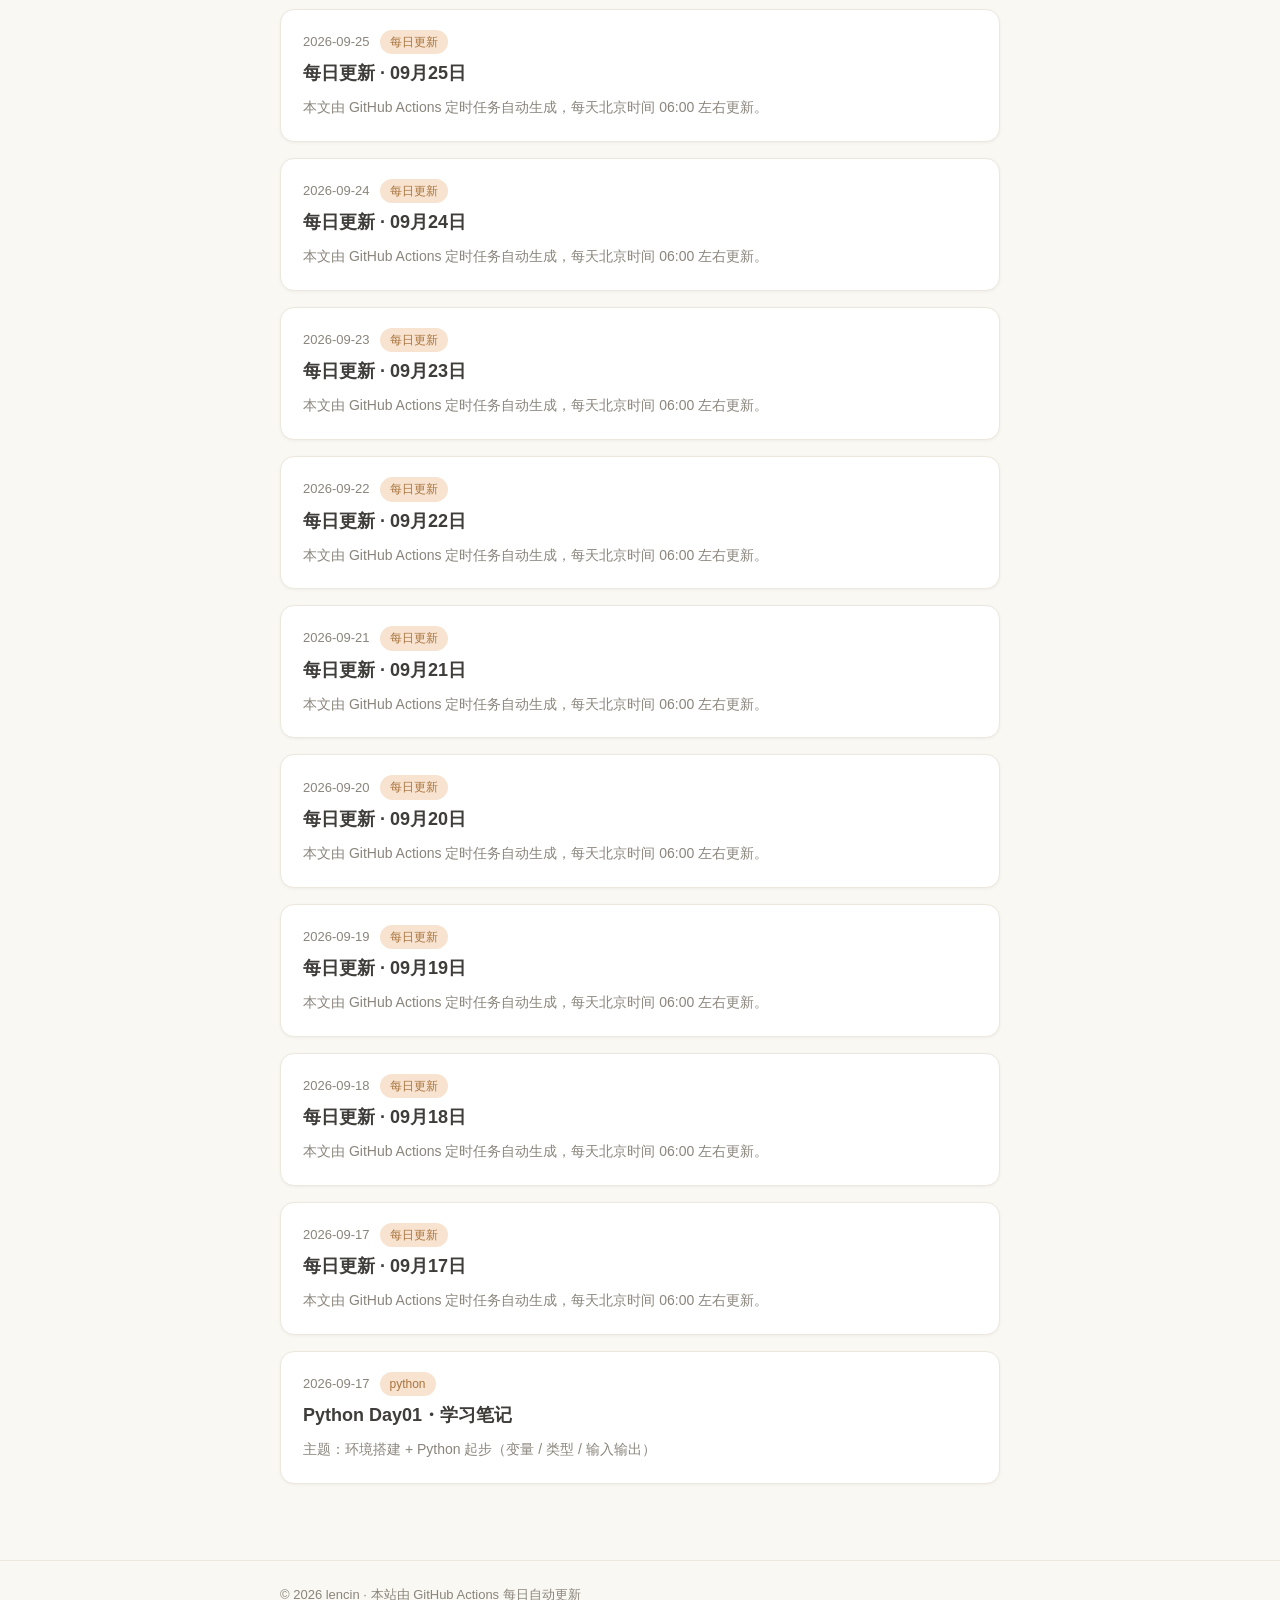
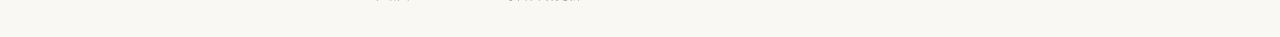
==== commit ac3155e6: "每日自动更新 2026-11-26" ====
--- a/index.html
+++ b/index.html
@@ -24,14 +24,19 @@
   <p>记录生活、学习与折腾，偶尔更新一点点。</p>
 </section>
 <section class="posts">
-  <h2 class="section-title">全部文章 <span class="count">(71)</span></h2>
+  <h2 class="section-title">全部文章 <span class="count">(72)</span></h2>
   <div class="filter-tabs" role="tablist">
-  <button class="filter-tab active" data-type="all">全部 <span class="count">71</span></button>
-  <button class="filter-tab" data-type="每日更新">每日更新 <span class="count">70</span></button>
+  <button class="filter-tab active" data-type="all">全部 <span class="count">72</span></button>
+  <button class="filter-tab" data-type="每日更新">每日更新 <span class="count">71</span></button>
   <button class="filter-tab" data-type="python">python <span class="count">1</span></button>
   </div>
   <p class="empty" id="filter-empty" style="display:none">该类型下暂无文章。</p>
   <a class="post-card" href="posts/daily.html" data-type="每日更新">
+  <div class="post-meta"><time datetime="2026-11-26">2026-11-26</time><span class="badge">每日更新</span></div>
+  <h3>每日更新 · 11月26日</h3>
+  <p class="post-excerpt">本文由 GitHub Actions 定时任务自动生成，每天北京时间 06:00 左右更新。</p>
+</a>
+<a class="post-card" href="posts/daily.html" data-type="每日更新">
   <div class="post-meta"><time datetime="2026-11-25">2026-11-25</time><span class="badge">每日更新</span></div>
   <h3>每日更新 · 11月25日</h3>
   <p class="post-excerpt">本文由 GitHub Actions 定时任务自动生成，每天北京时间 06:00 左右更新。</p>
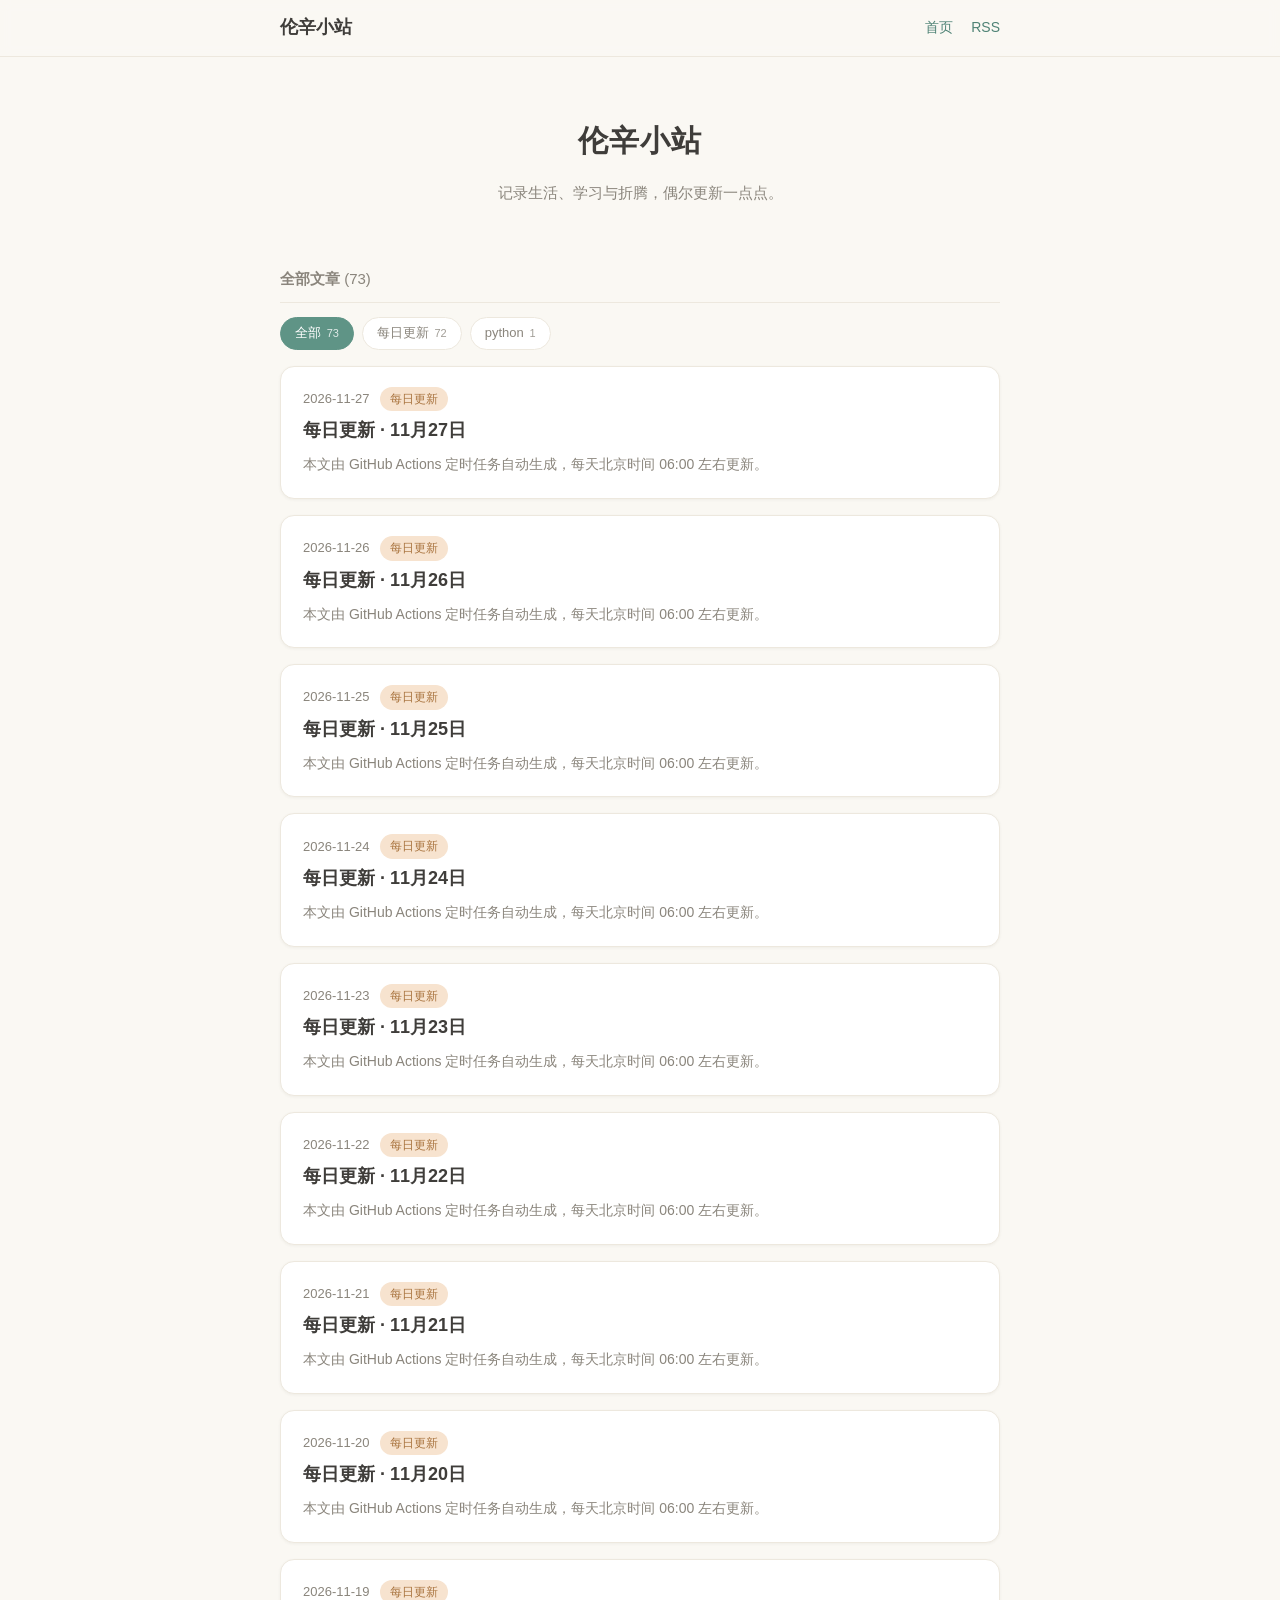
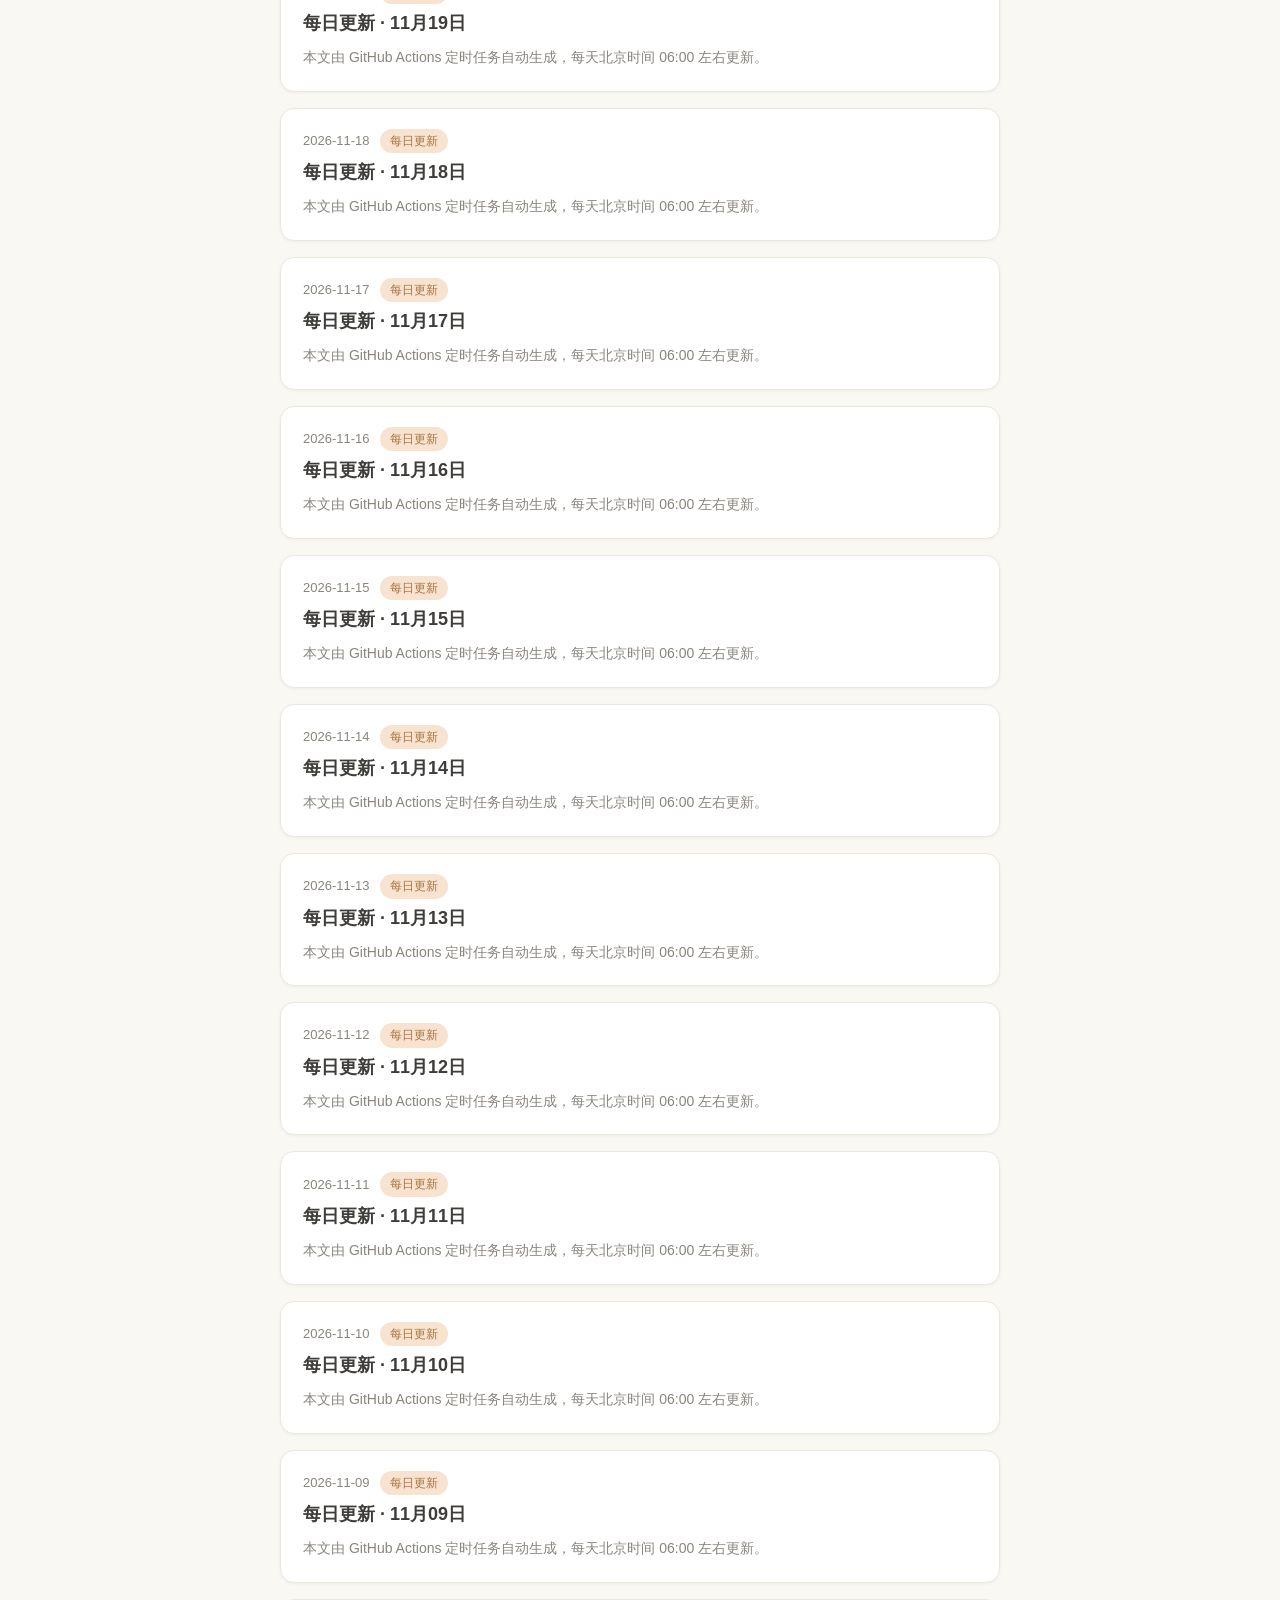
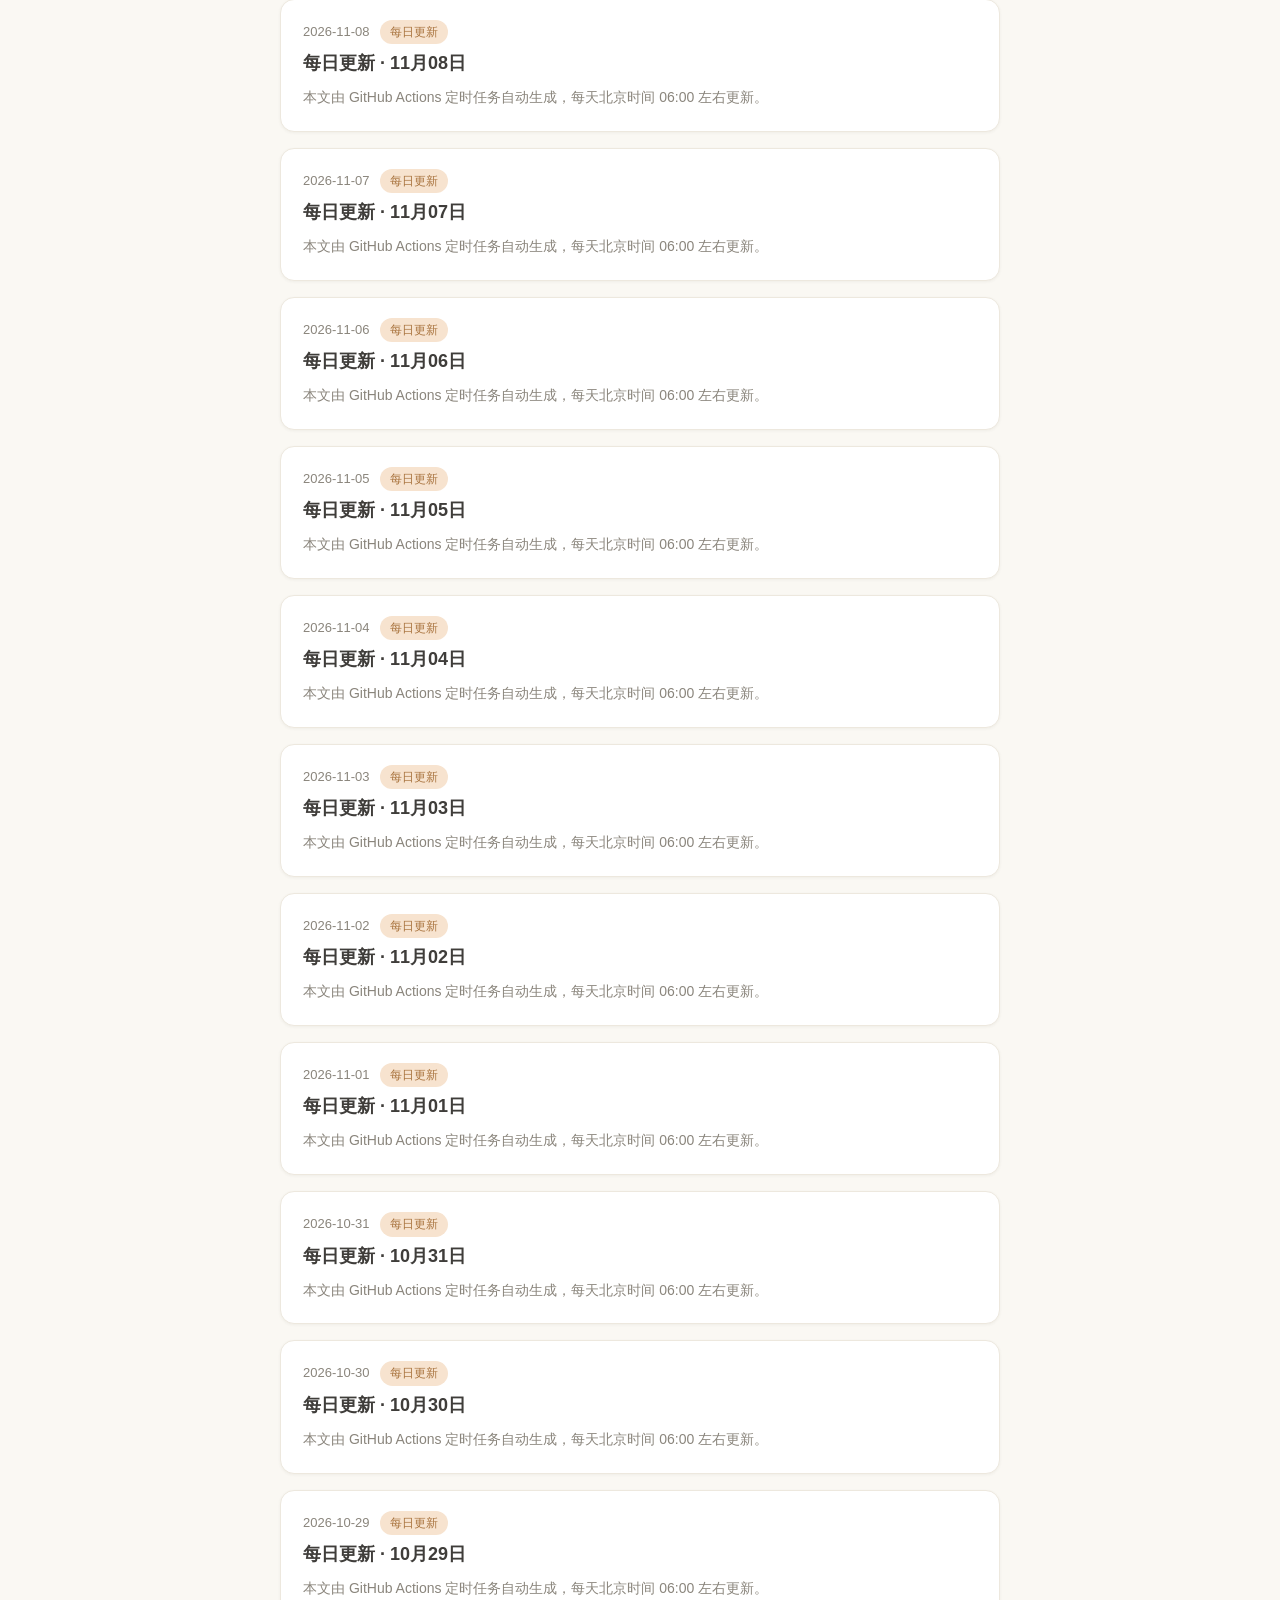
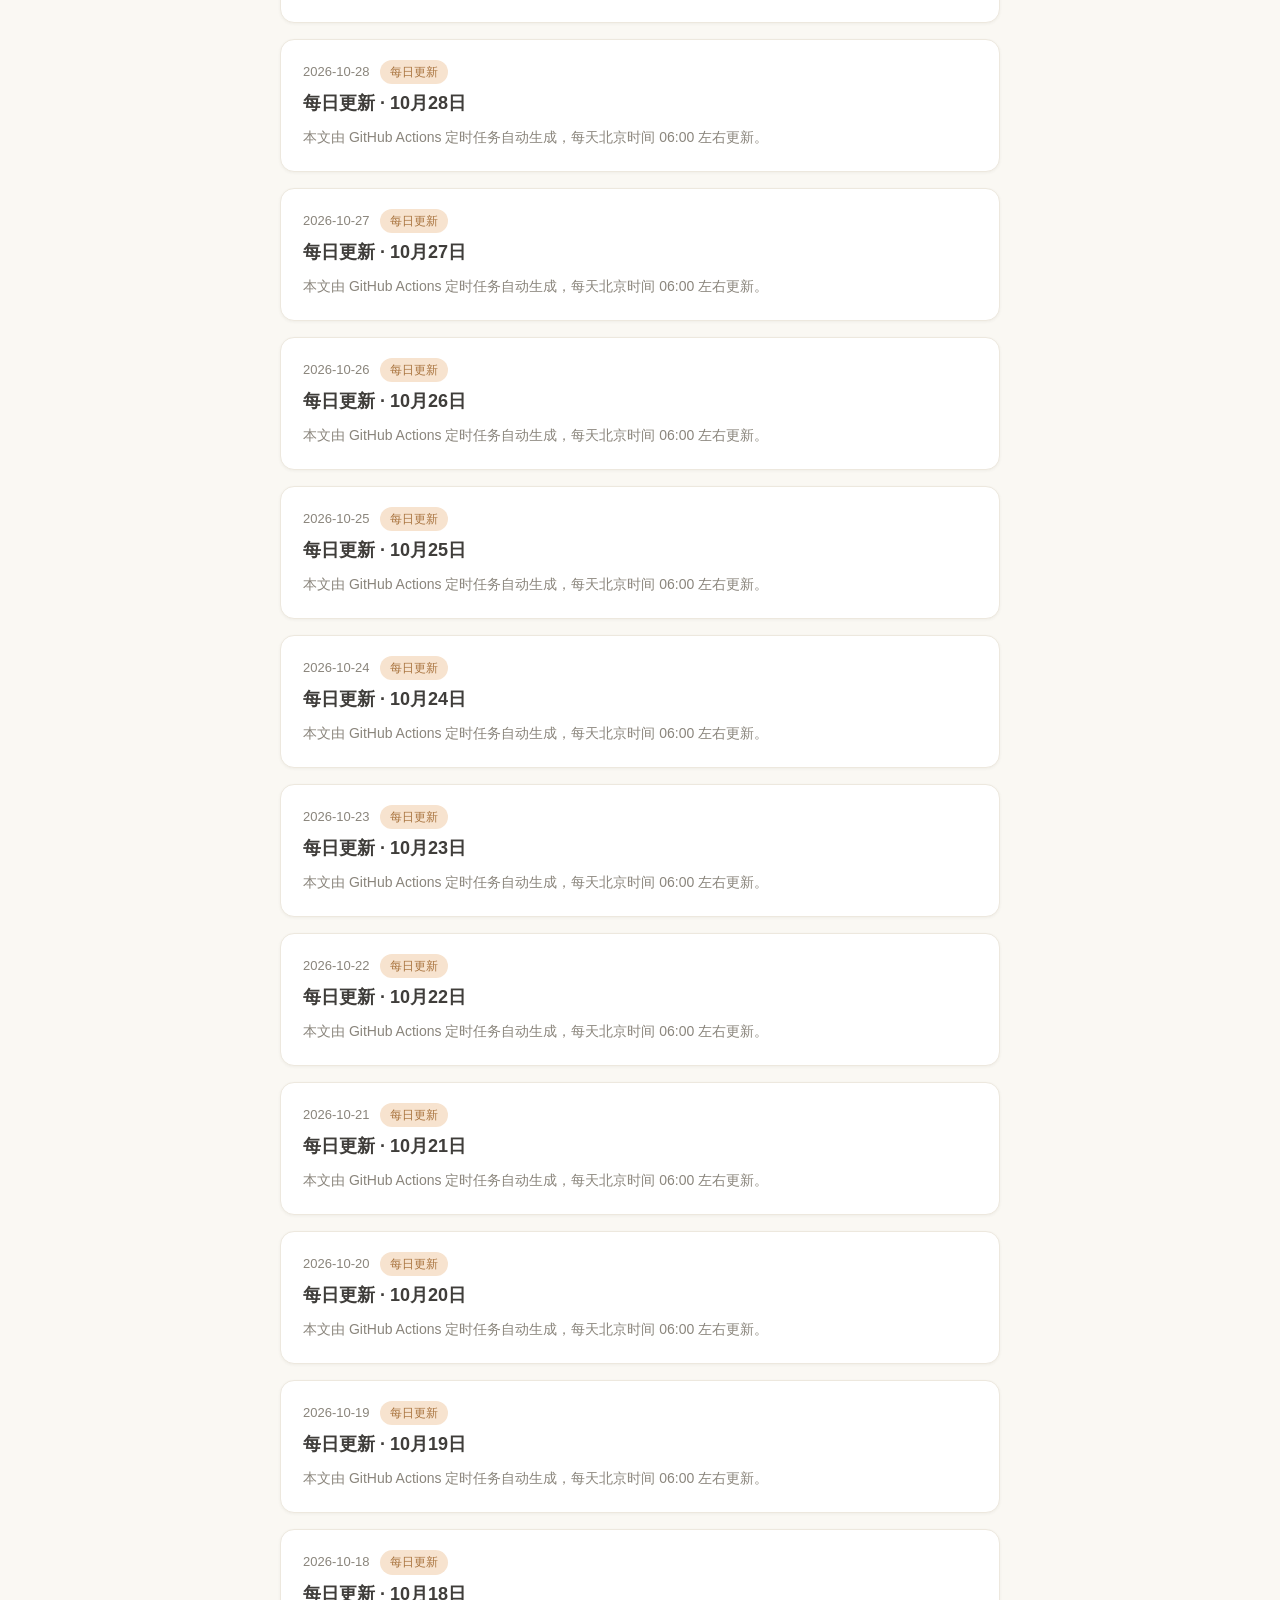
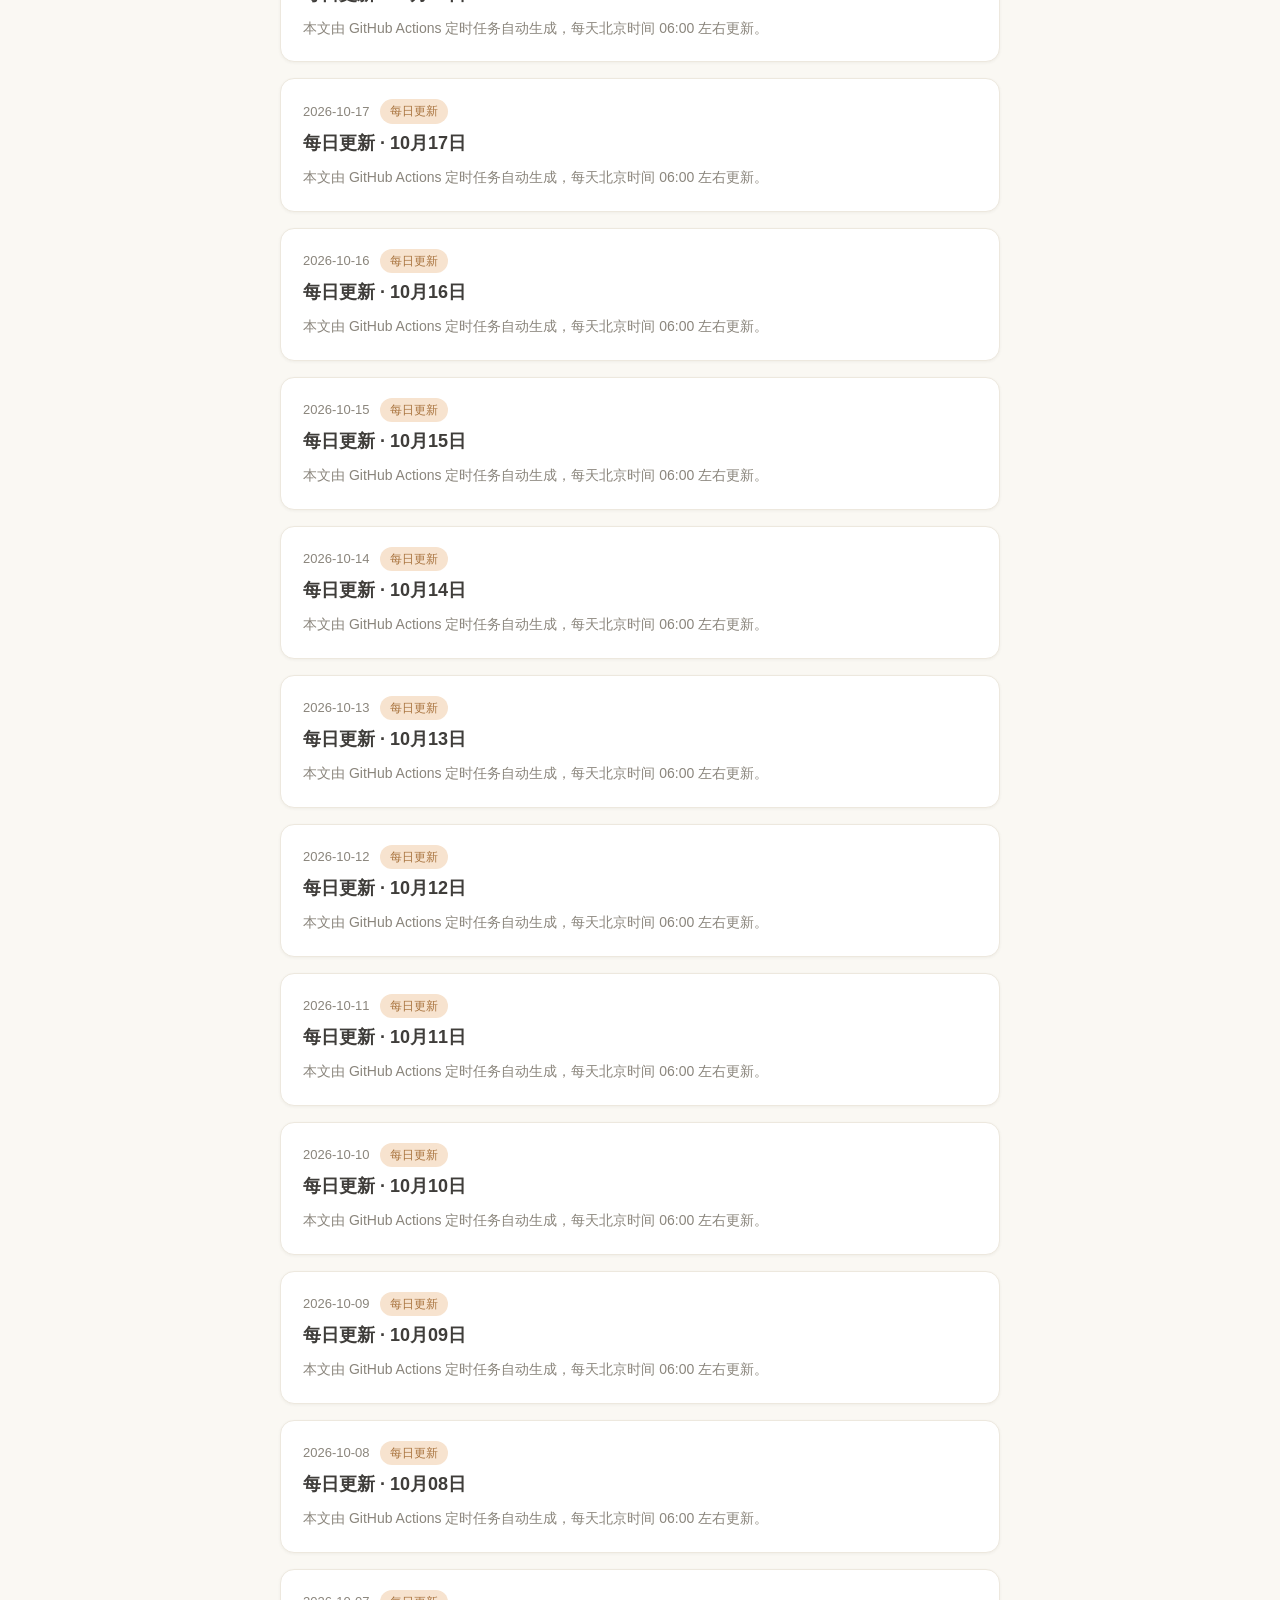
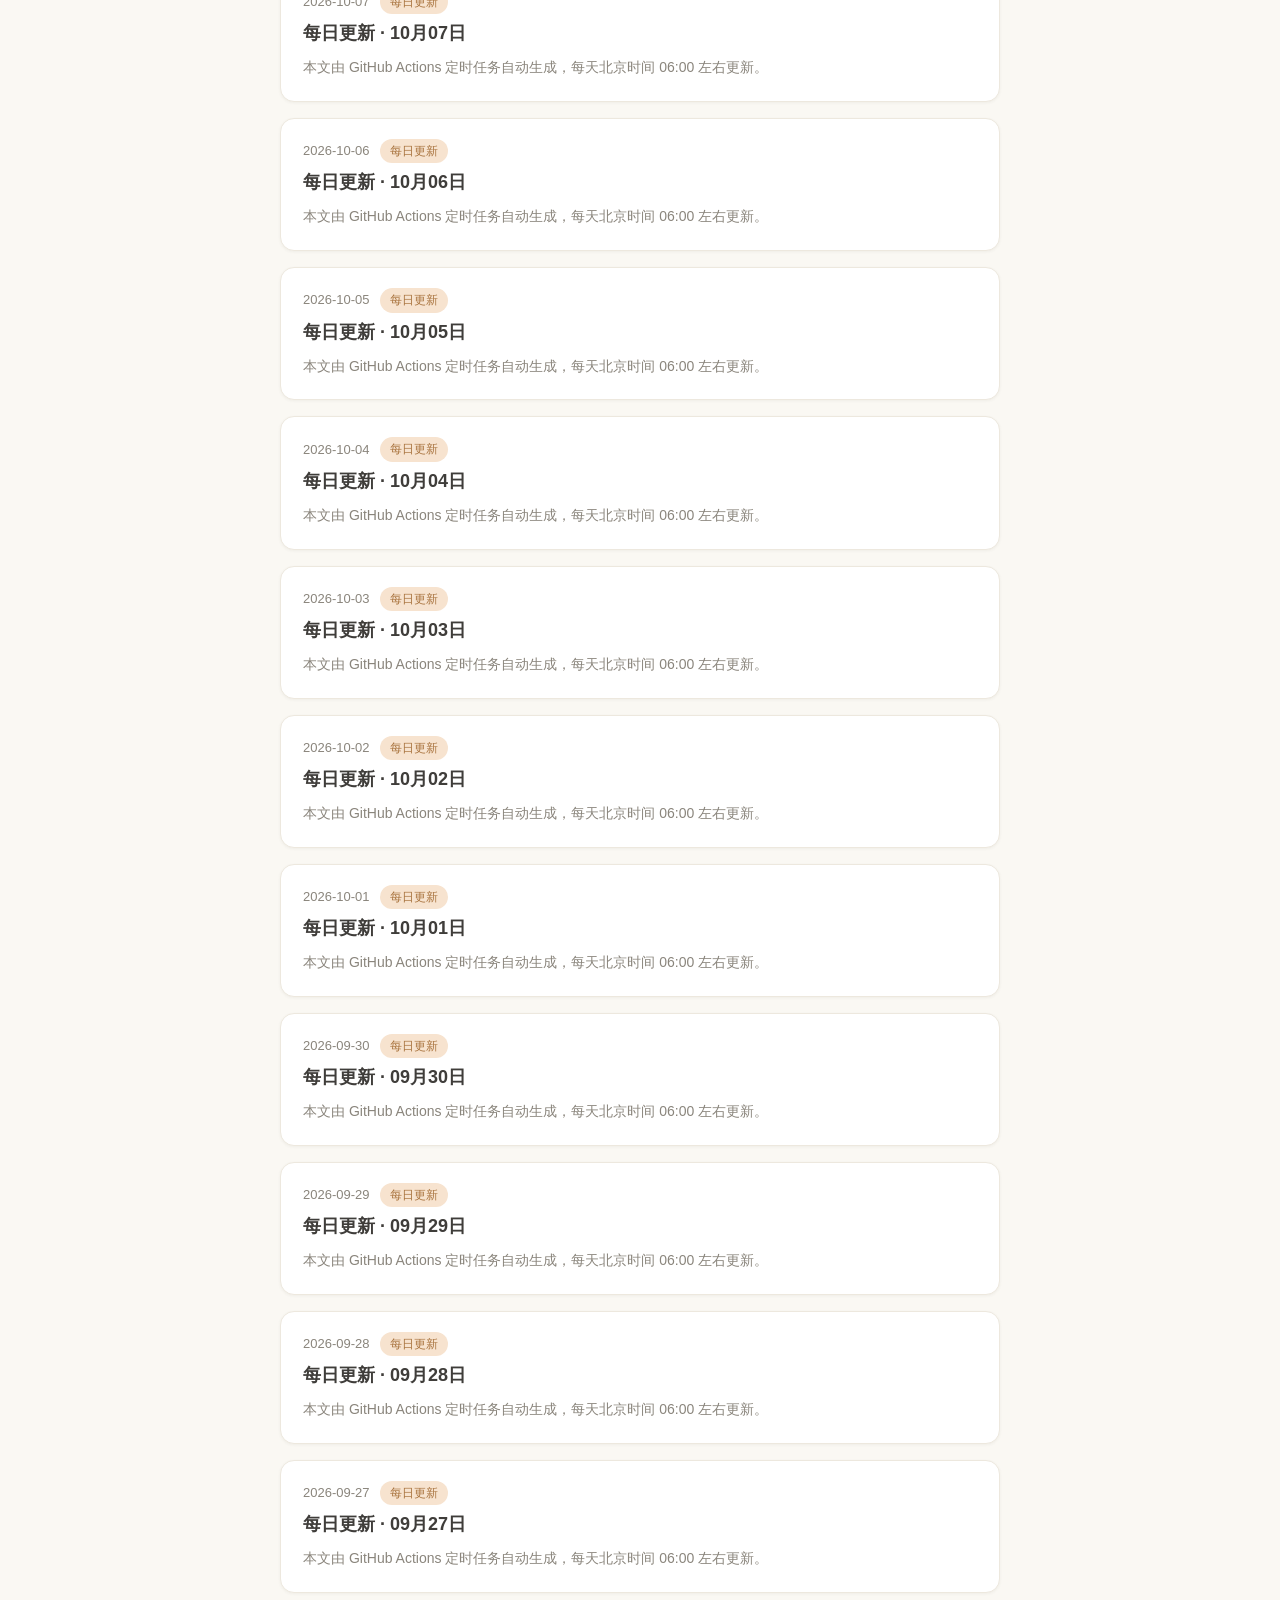
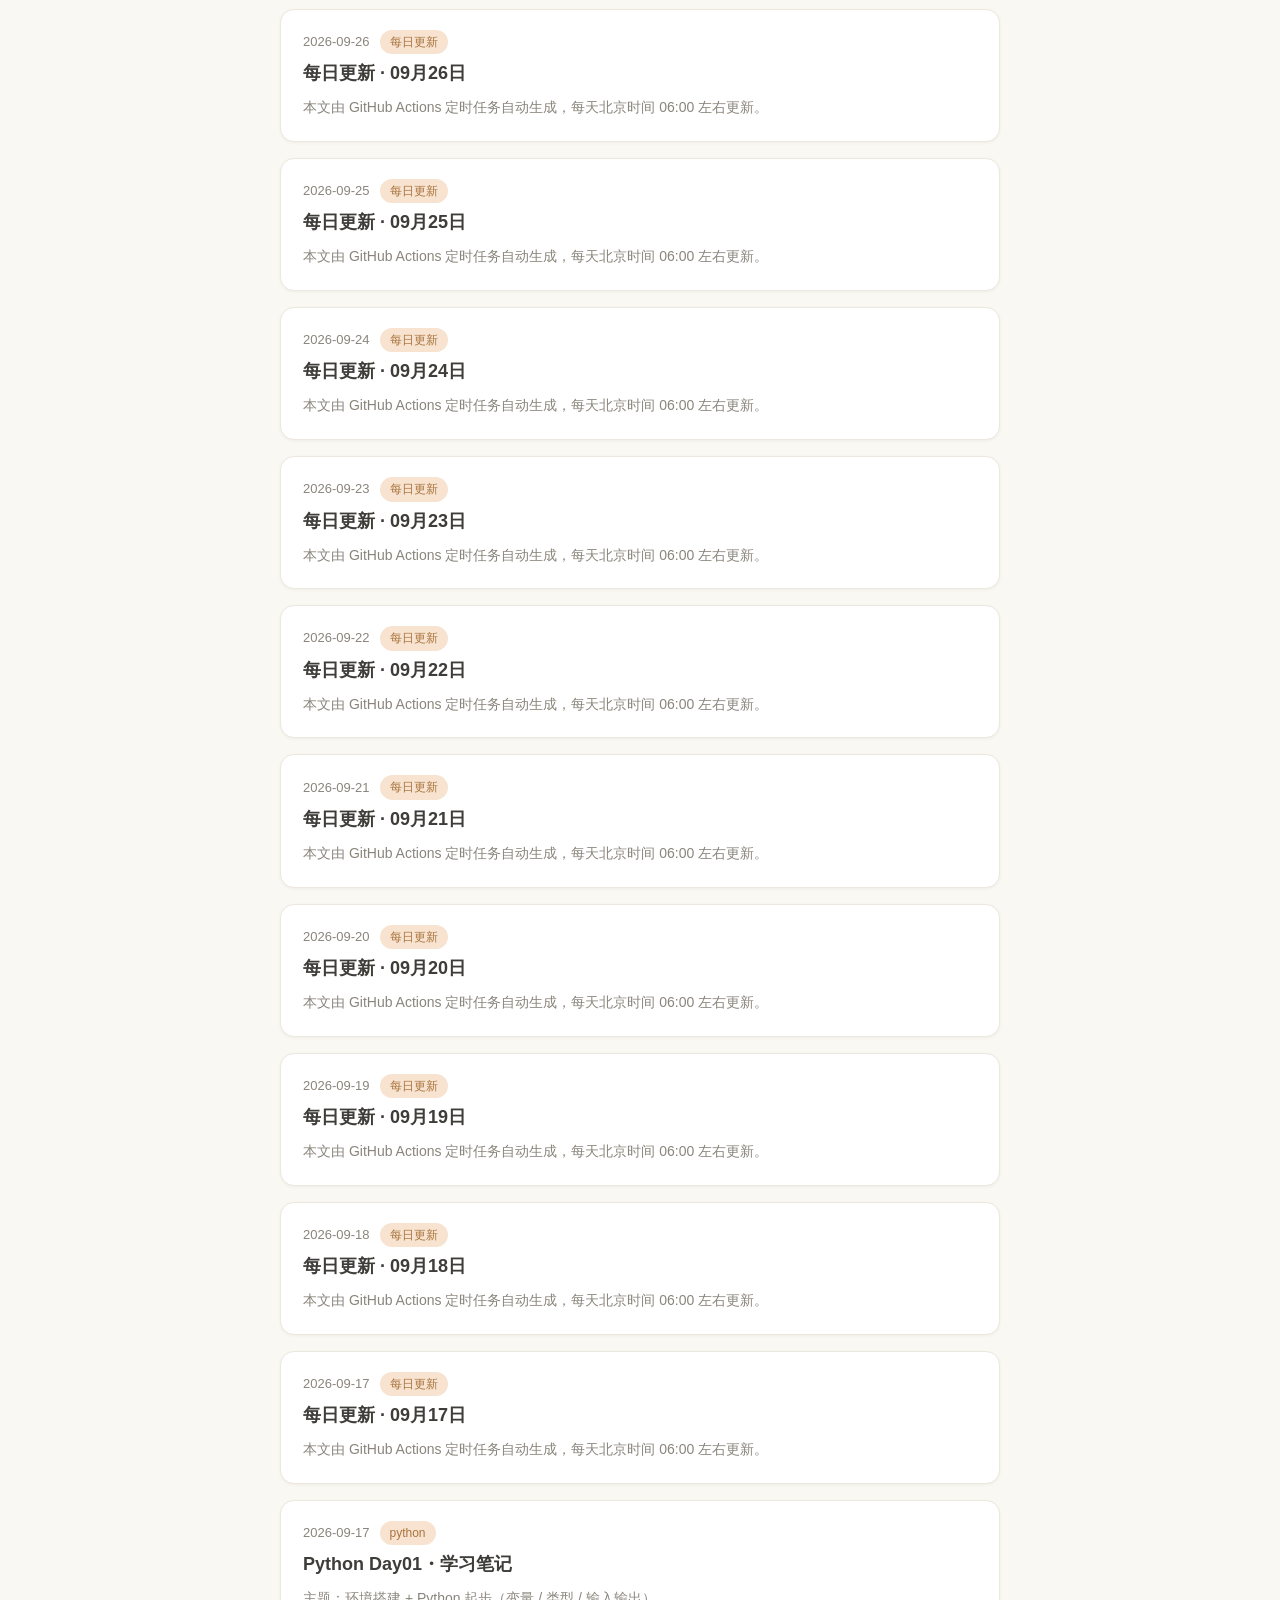
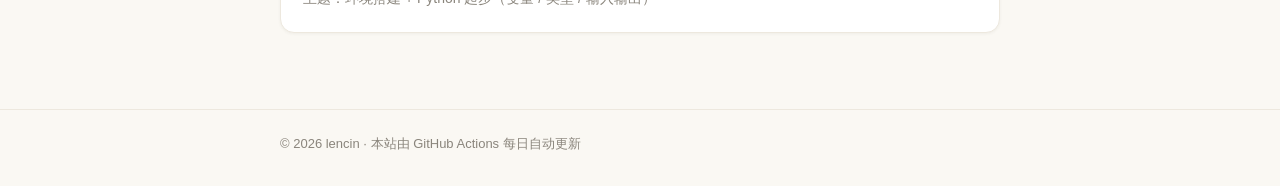
==== commit 042d644d: "每日自动更新 2026-11-27" ====
--- a/index.html
+++ b/index.html
@@ -24,14 +24,19 @@
   <p>记录生活、学习与折腾，偶尔更新一点点。</p>
 </section>
 <section class="posts">
-  <h2 class="section-title">全部文章 <span class="count">(72)</span></h2>
+  <h2 class="section-title">全部文章 <span class="count">(73)</span></h2>
   <div class="filter-tabs" role="tablist">
-  <button class="filter-tab active" data-type="all">全部 <span class="count">72</span></button>
-  <button class="filter-tab" data-type="每日更新">每日更新 <span class="count">71</span></button>
+  <button class="filter-tab active" data-type="all">全部 <span class="count">73</span></button>
+  <button class="filter-tab" data-type="每日更新">每日更新 <span class="count">72</span></button>
   <button class="filter-tab" data-type="python">python <span class="count">1</span></button>
   </div>
   <p class="empty" id="filter-empty" style="display:none">该类型下暂无文章。</p>
   <a class="post-card" href="posts/daily.html" data-type="每日更新">
+  <div class="post-meta"><time datetime="2026-11-27">2026-11-27</time><span class="badge">每日更新</span></div>
+  <h3>每日更新 · 11月27日</h3>
+  <p class="post-excerpt">本文由 GitHub Actions 定时任务自动生成，每天北京时间 06:00 左右更新。</p>
+</a>
+<a class="post-card" href="posts/daily.html" data-type="每日更新">
   <div class="post-meta"><time datetime="2026-11-26">2026-11-26</time><span class="badge">每日更新</span></div>
   <h3>每日更新 · 11月26日</h3>
   <p class="post-excerpt">本文由 GitHub Actions 定时任务自动生成，每天北京时间 06:00 左右更新。</p>
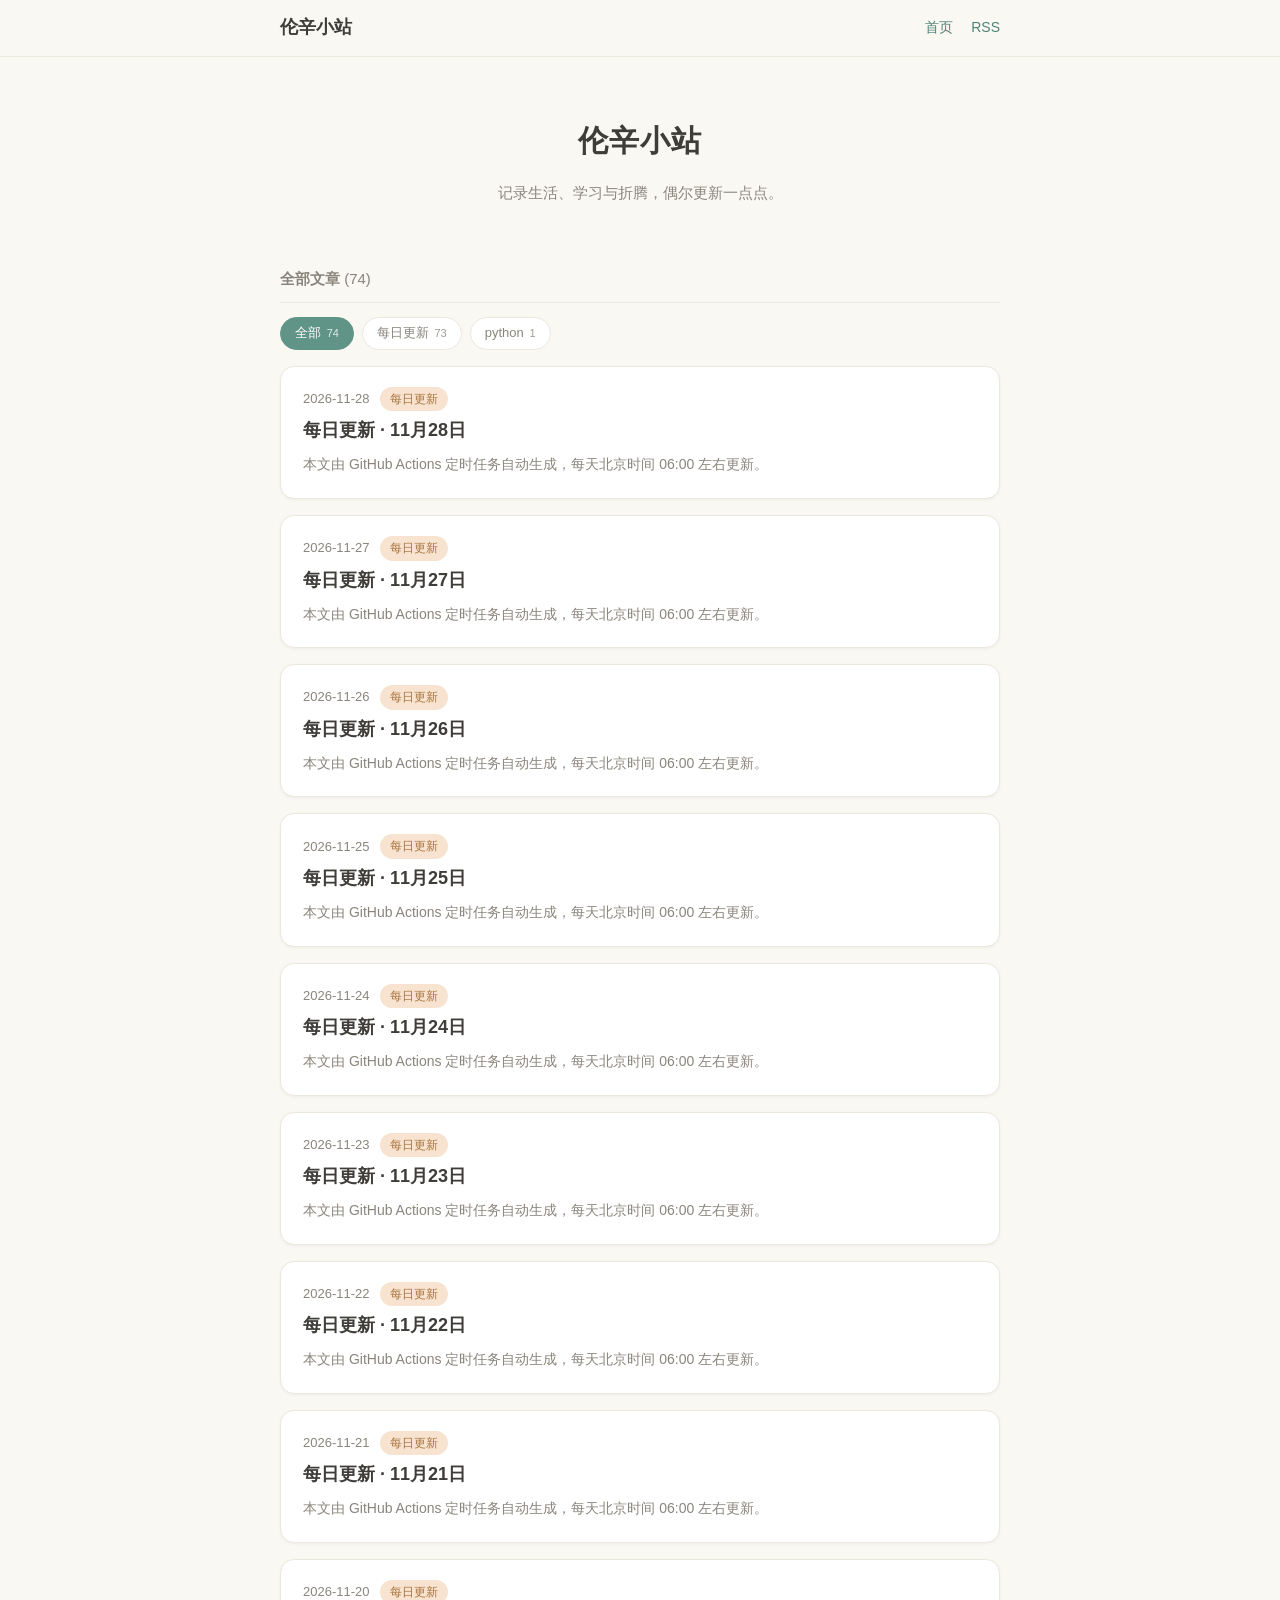
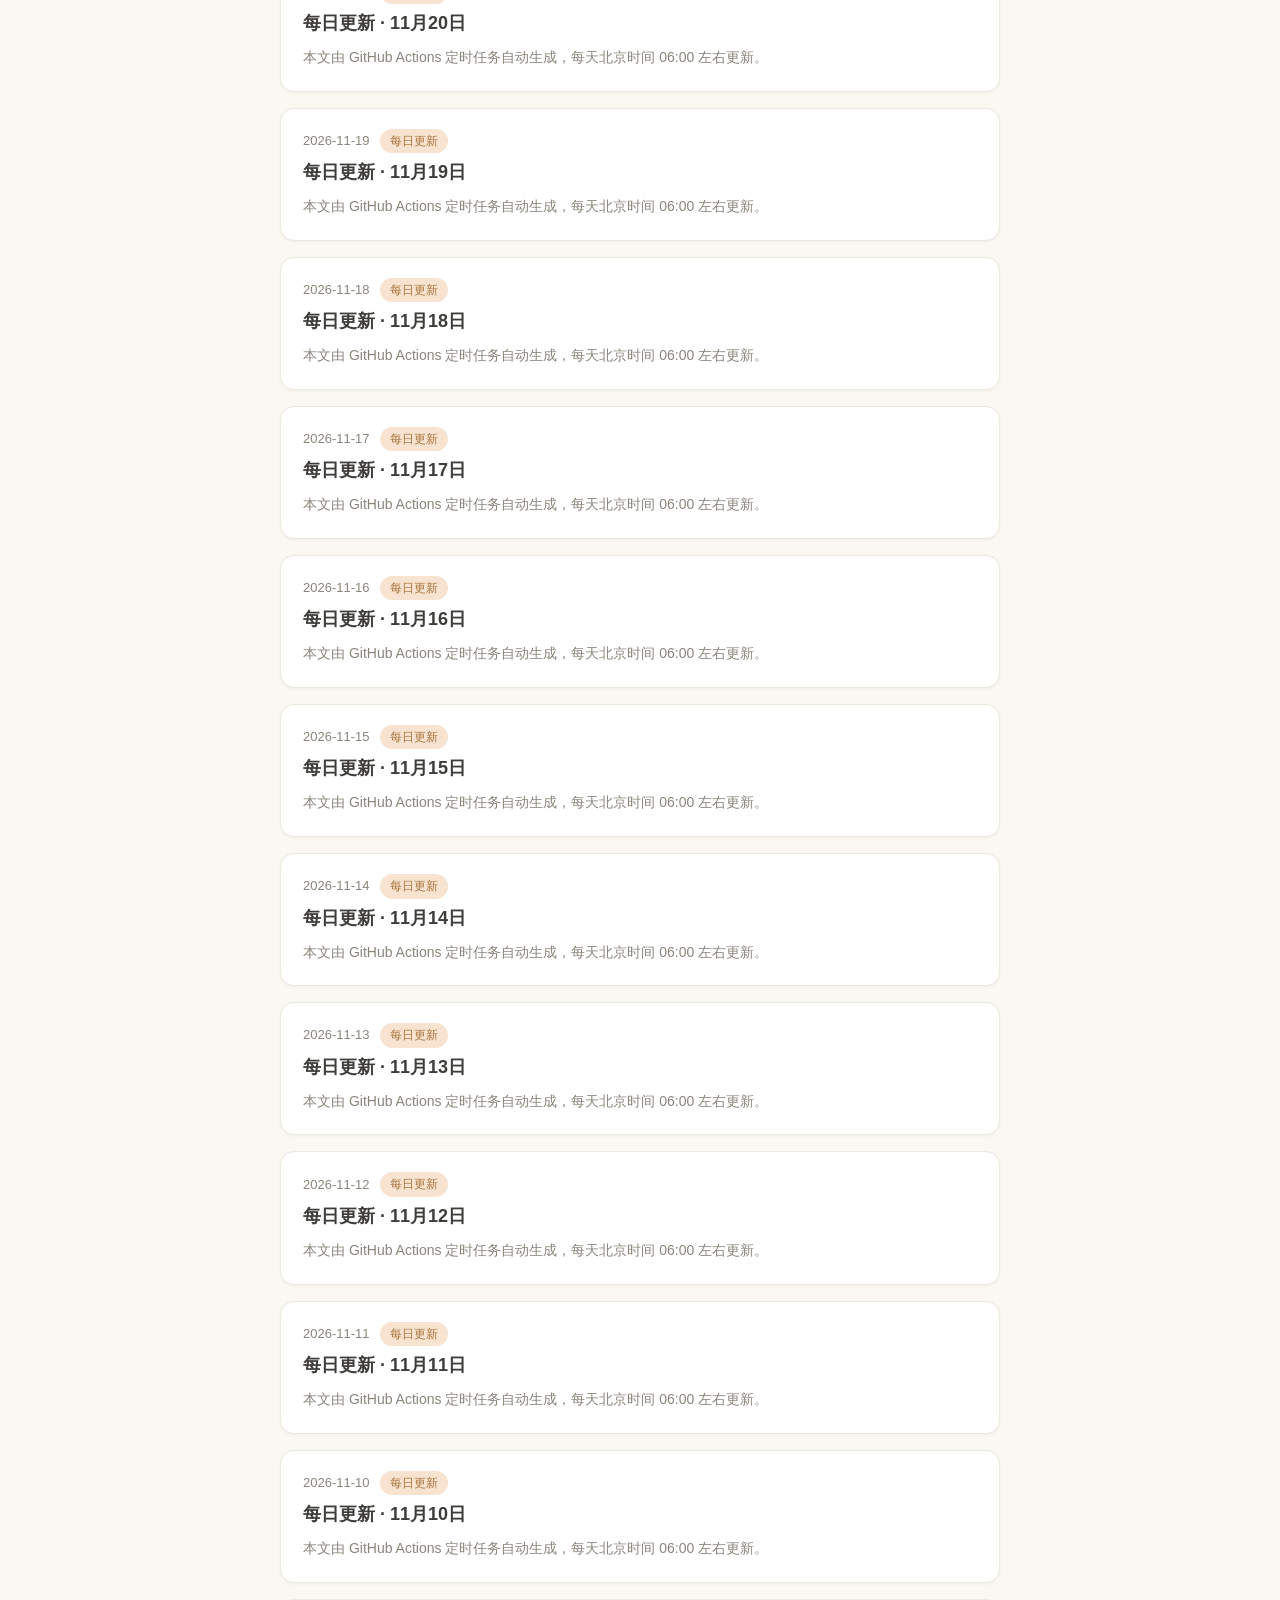
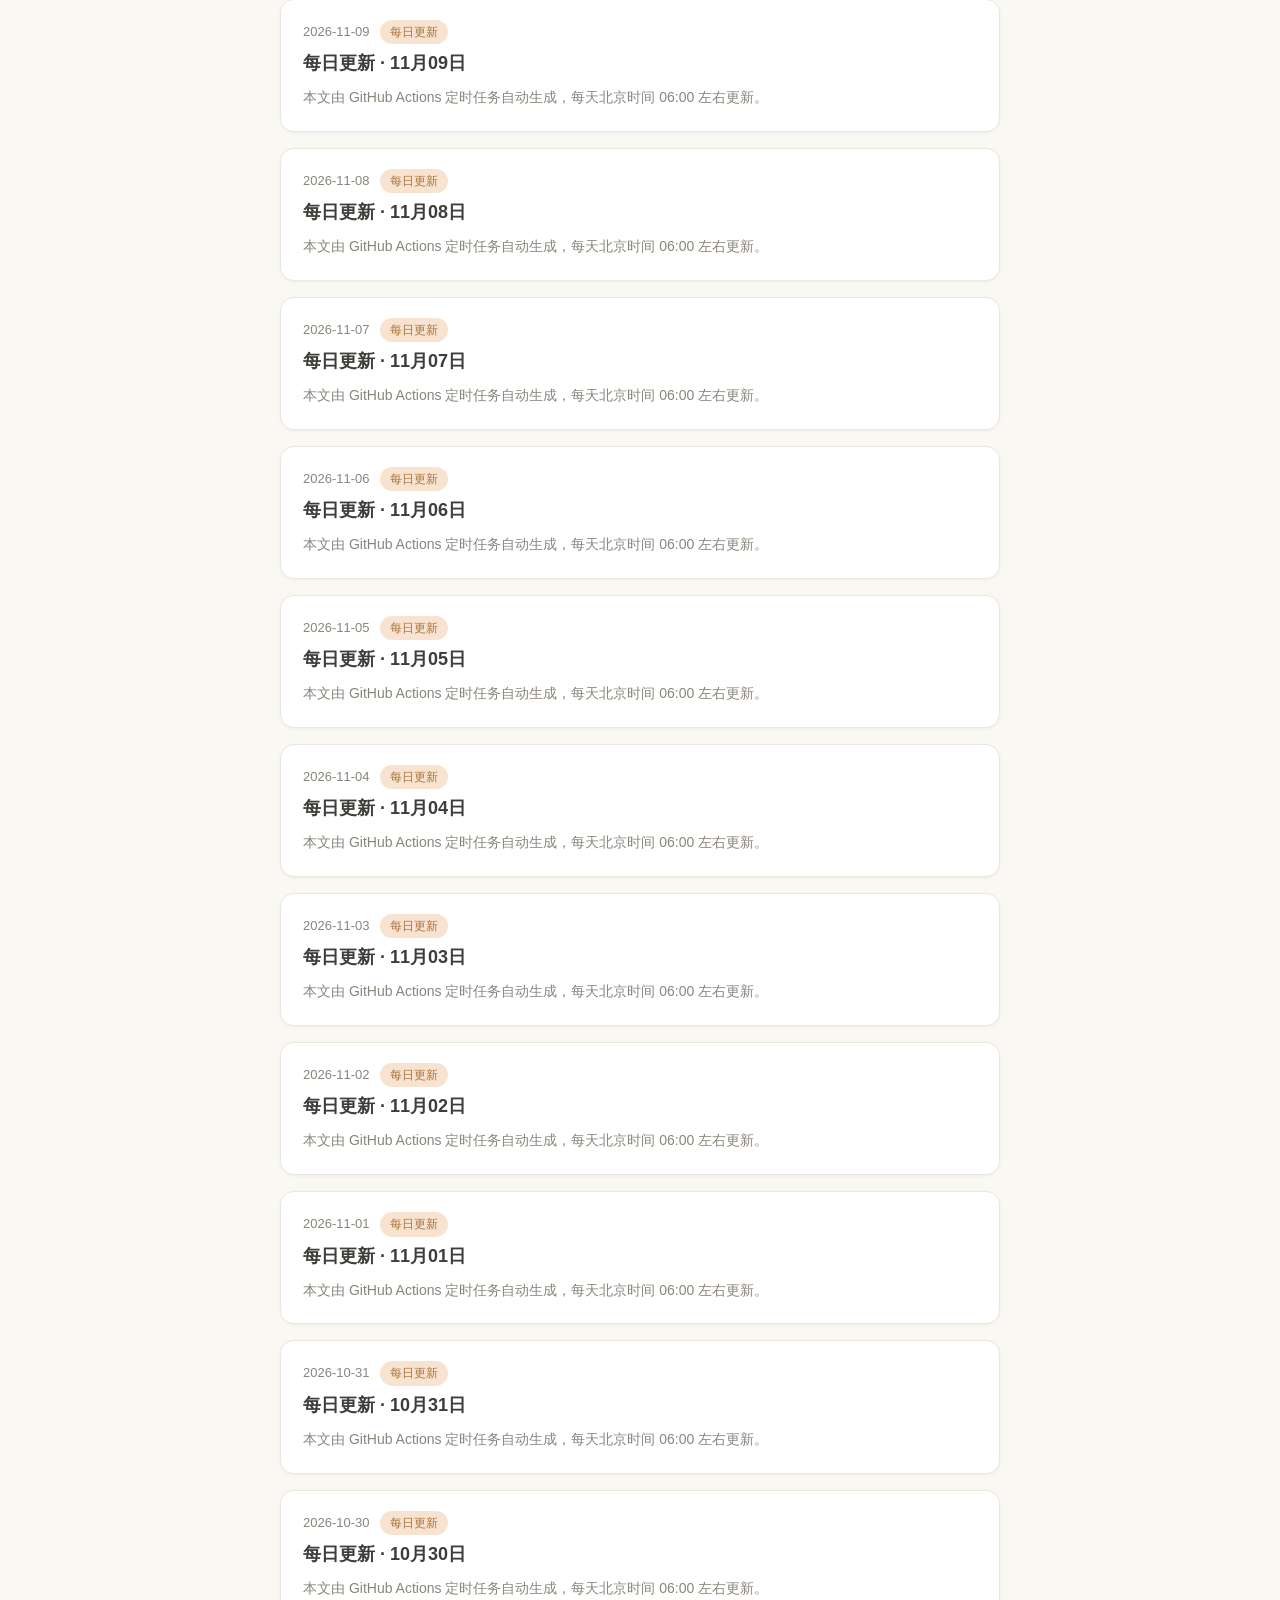
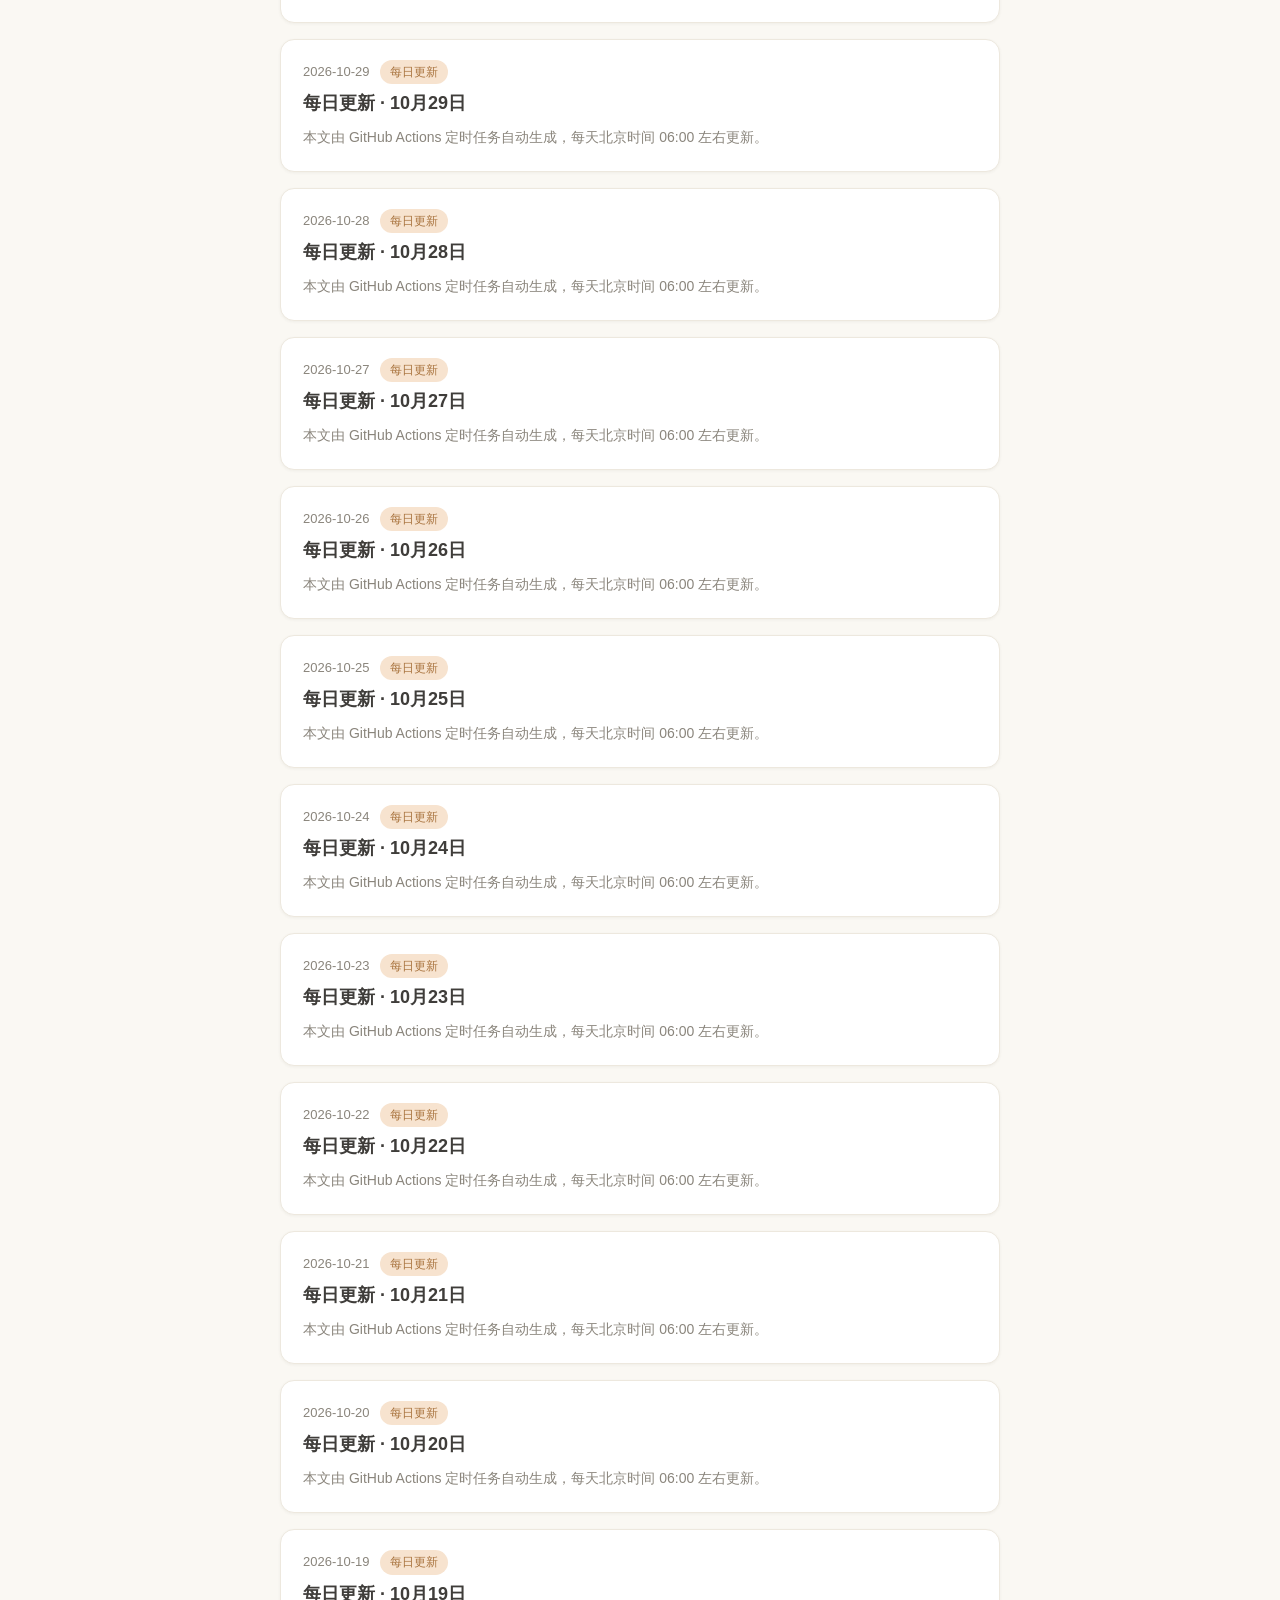
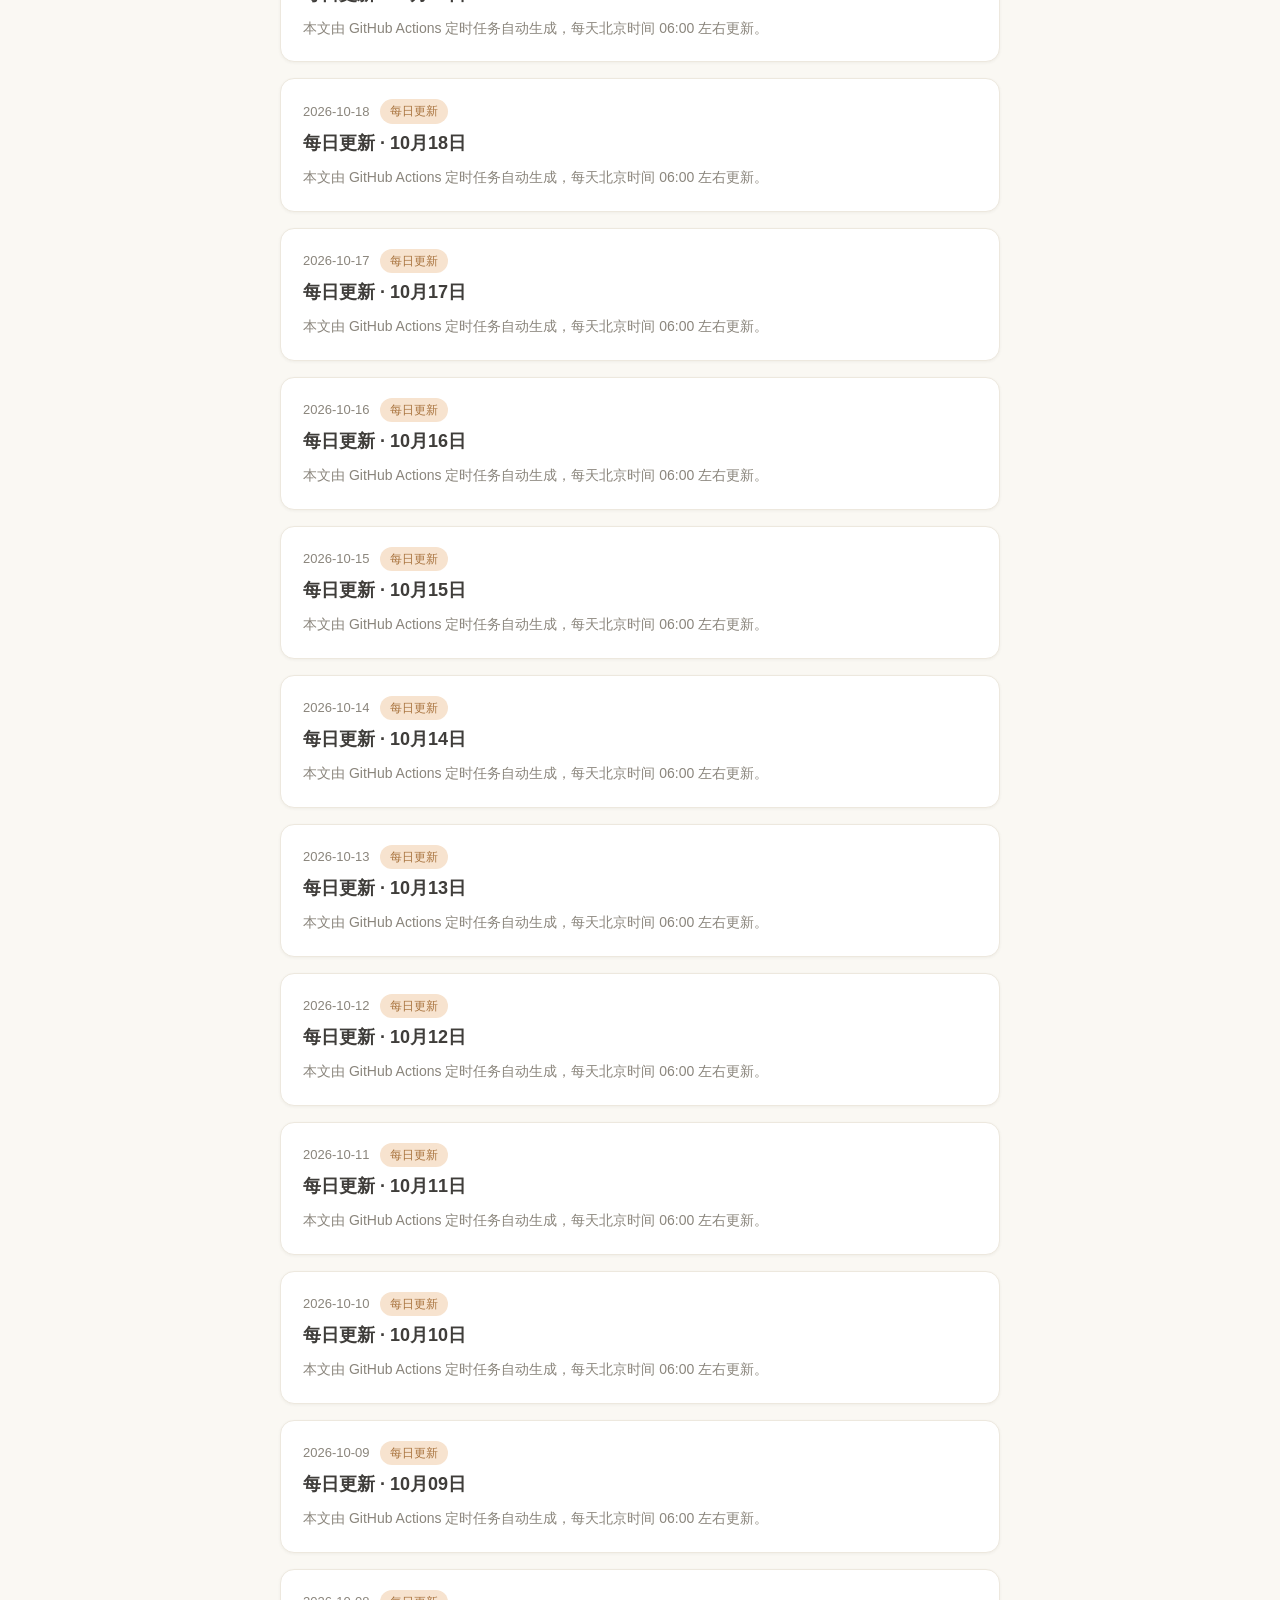
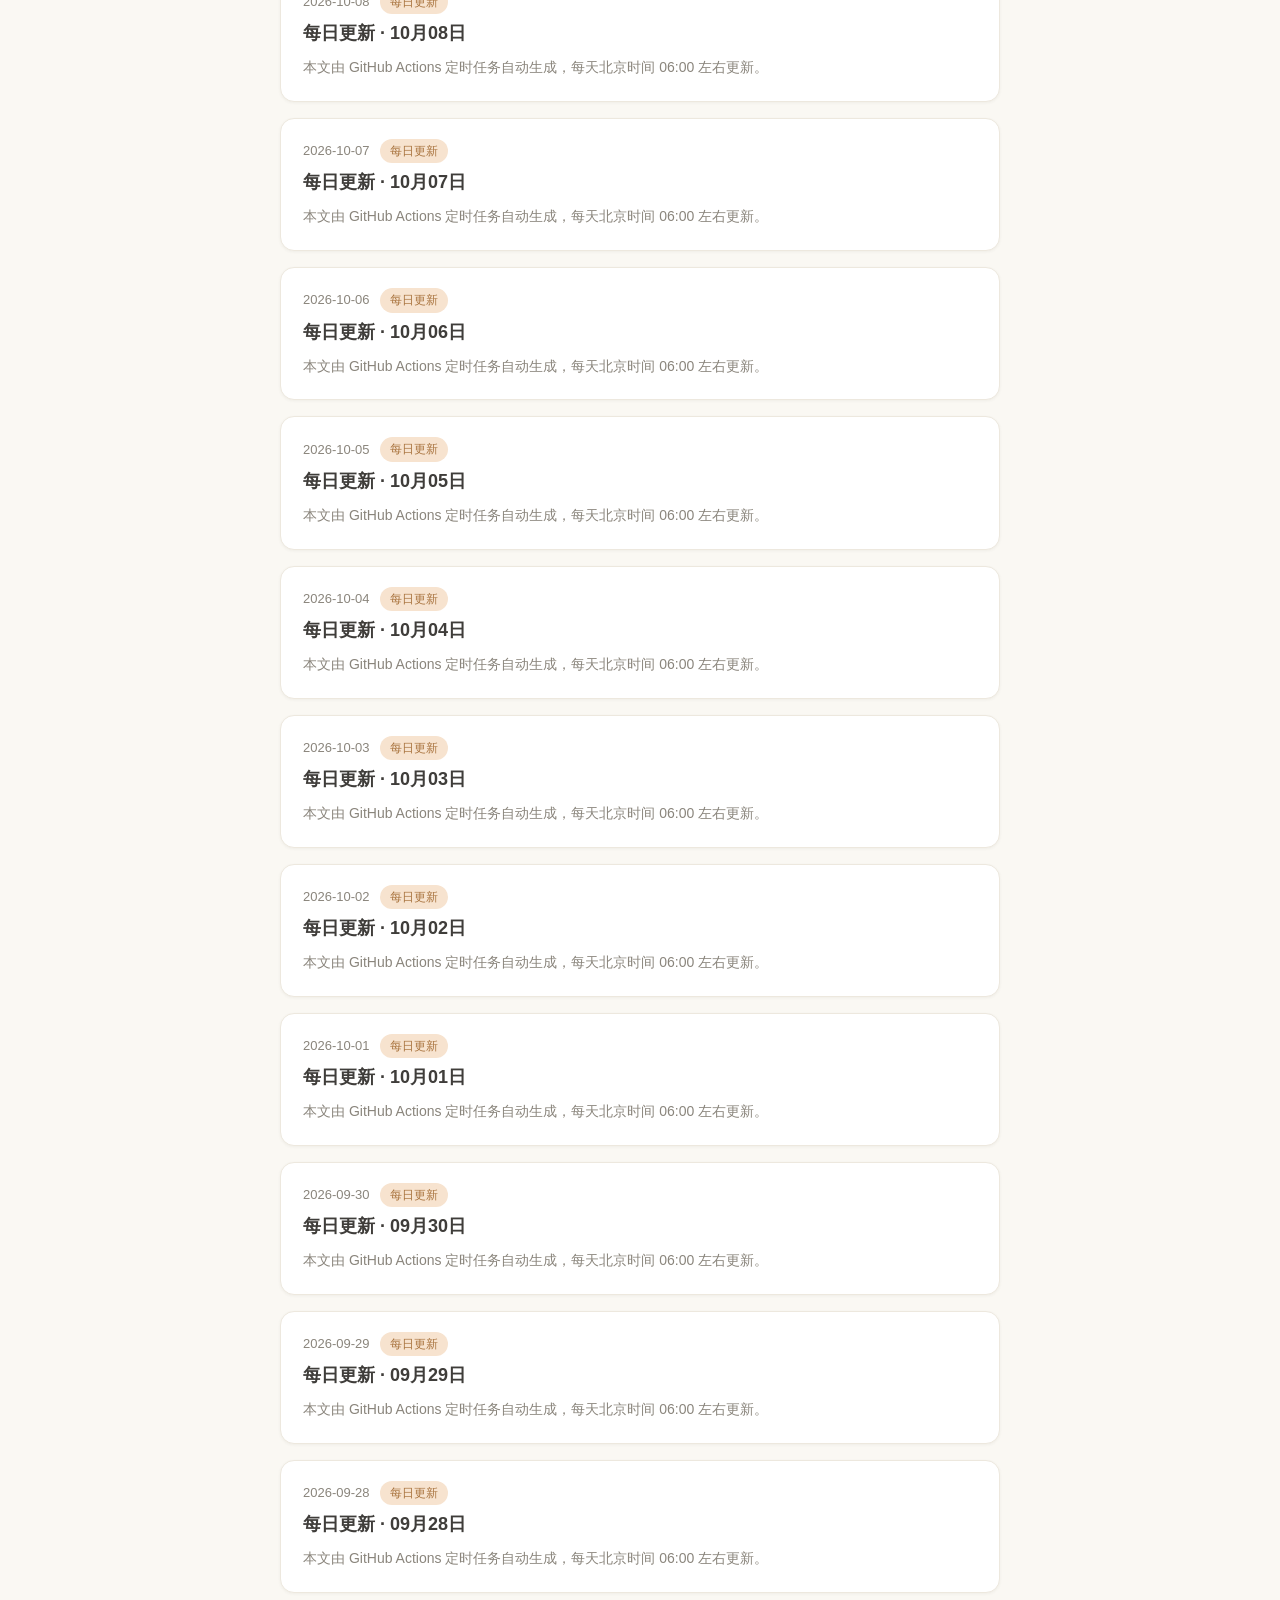
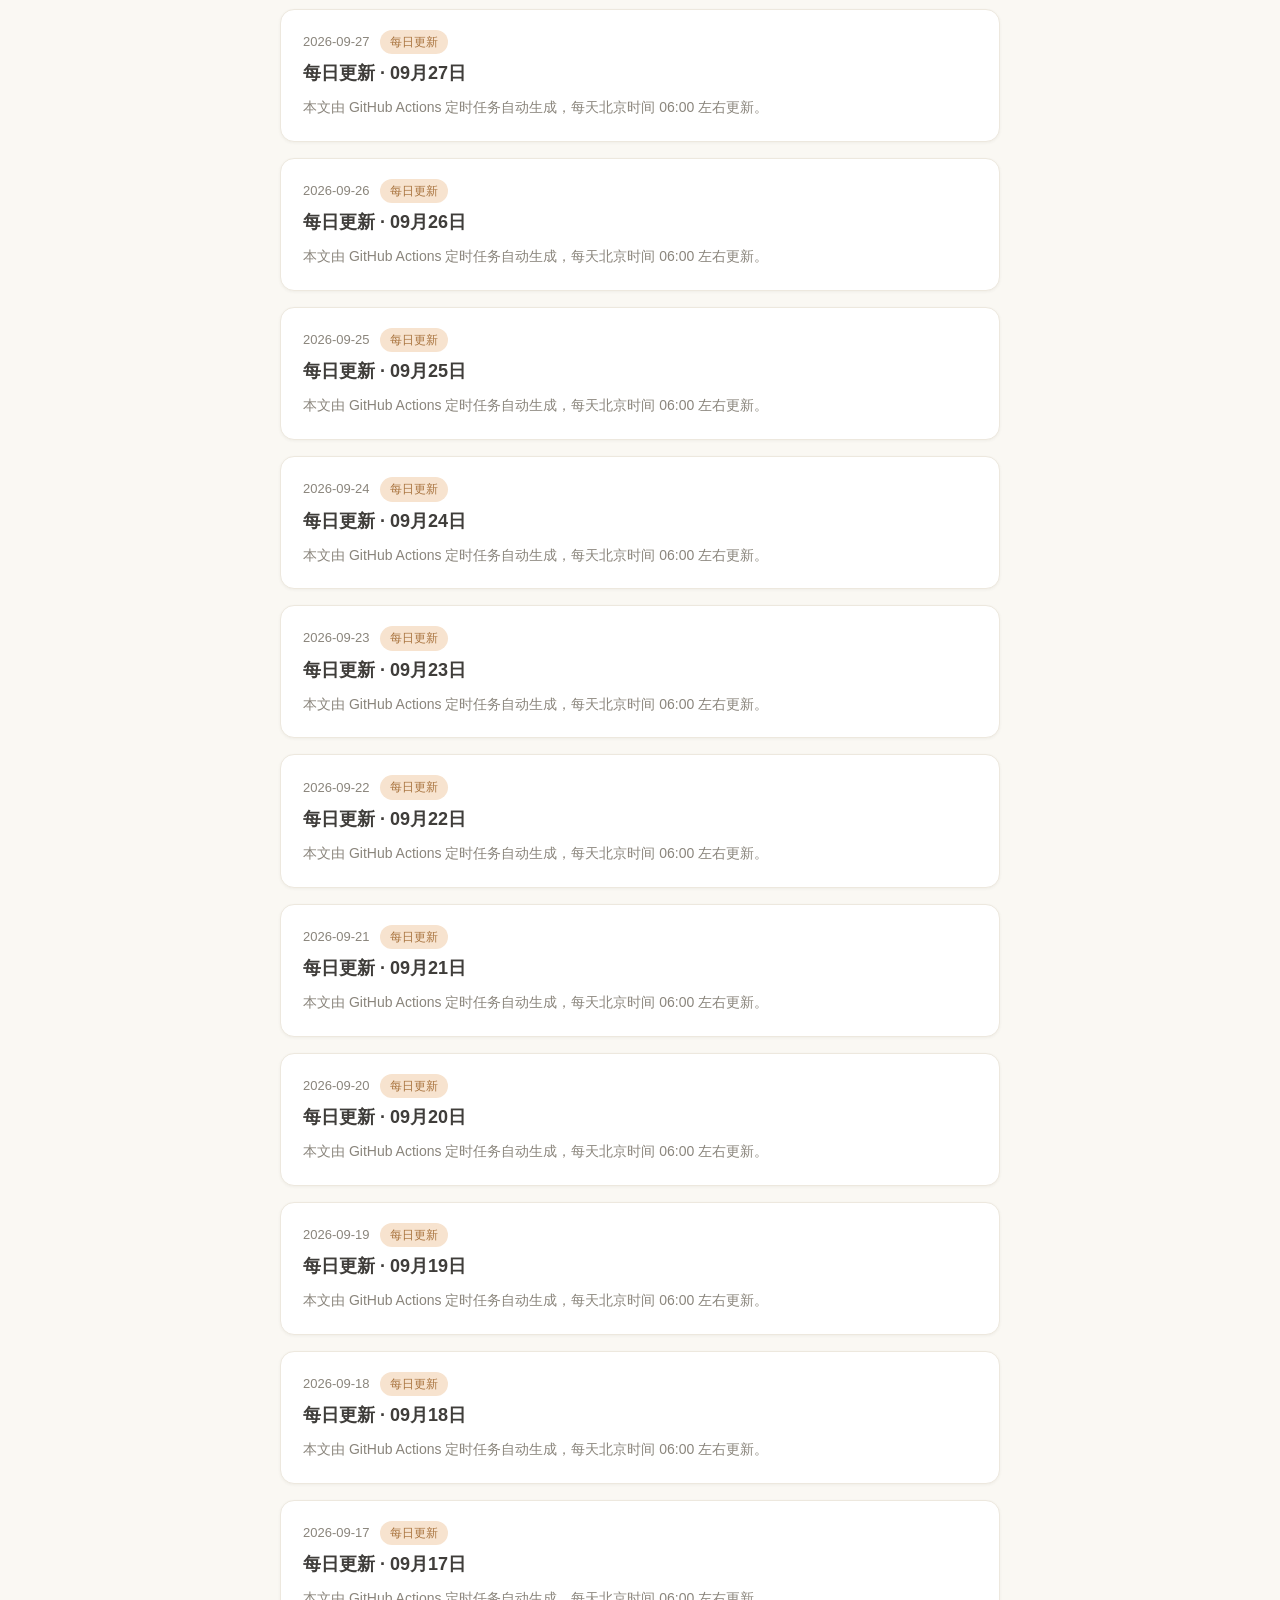
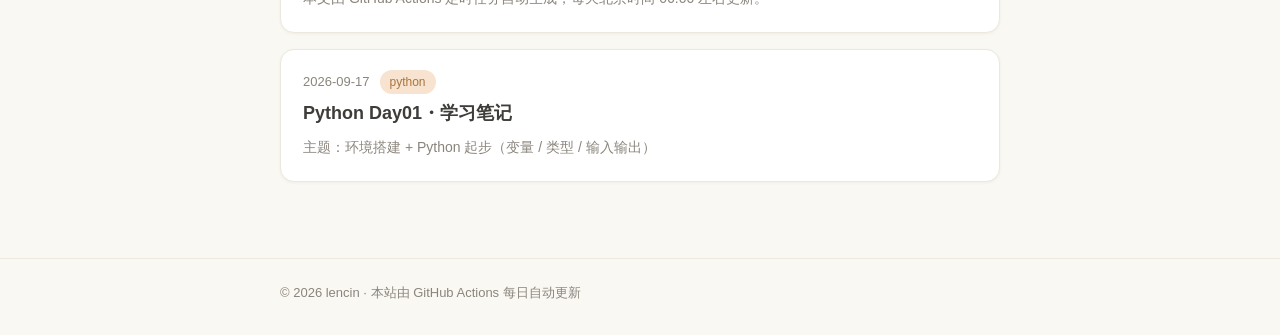
==== commit 3e8a7d30: "每日自动更新 2026-11-28" ====
--- a/index.html
+++ b/index.html
@@ -24,14 +24,19 @@
   <p>记录生活、学习与折腾，偶尔更新一点点。</p>
 </section>
 <section class="posts">
-  <h2 class="section-title">全部文章 <span class="count">(73)</span></h2>
+  <h2 class="section-title">全部文章 <span class="count">(74)</span></h2>
   <div class="filter-tabs" role="tablist">
-  <button class="filter-tab active" data-type="all">全部 <span class="count">73</span></button>
-  <button class="filter-tab" data-type="每日更新">每日更新 <span class="count">72</span></button>
+  <button class="filter-tab active" data-type="all">全部 <span class="count">74</span></button>
+  <button class="filter-tab" data-type="每日更新">每日更新 <span class="count">73</span></button>
   <button class="filter-tab" data-type="python">python <span class="count">1</span></button>
   </div>
   <p class="empty" id="filter-empty" style="display:none">该类型下暂无文章。</p>
   <a class="post-card" href="posts/daily.html" data-type="每日更新">
+  <div class="post-meta"><time datetime="2026-11-28">2026-11-28</time><span class="badge">每日更新</span></div>
+  <h3>每日更新 · 11月28日</h3>
+  <p class="post-excerpt">本文由 GitHub Actions 定时任务自动生成，每天北京时间 06:00 左右更新。</p>
+</a>
+<a class="post-card" href="posts/daily.html" data-type="每日更新">
   <div class="post-meta"><time datetime="2026-11-27">2026-11-27</time><span class="badge">每日更新</span></div>
   <h3>每日更新 · 11月27日</h3>
   <p class="post-excerpt">本文由 GitHub Actions 定时任务自动生成，每天北京时间 06:00 左右更新。</p>
